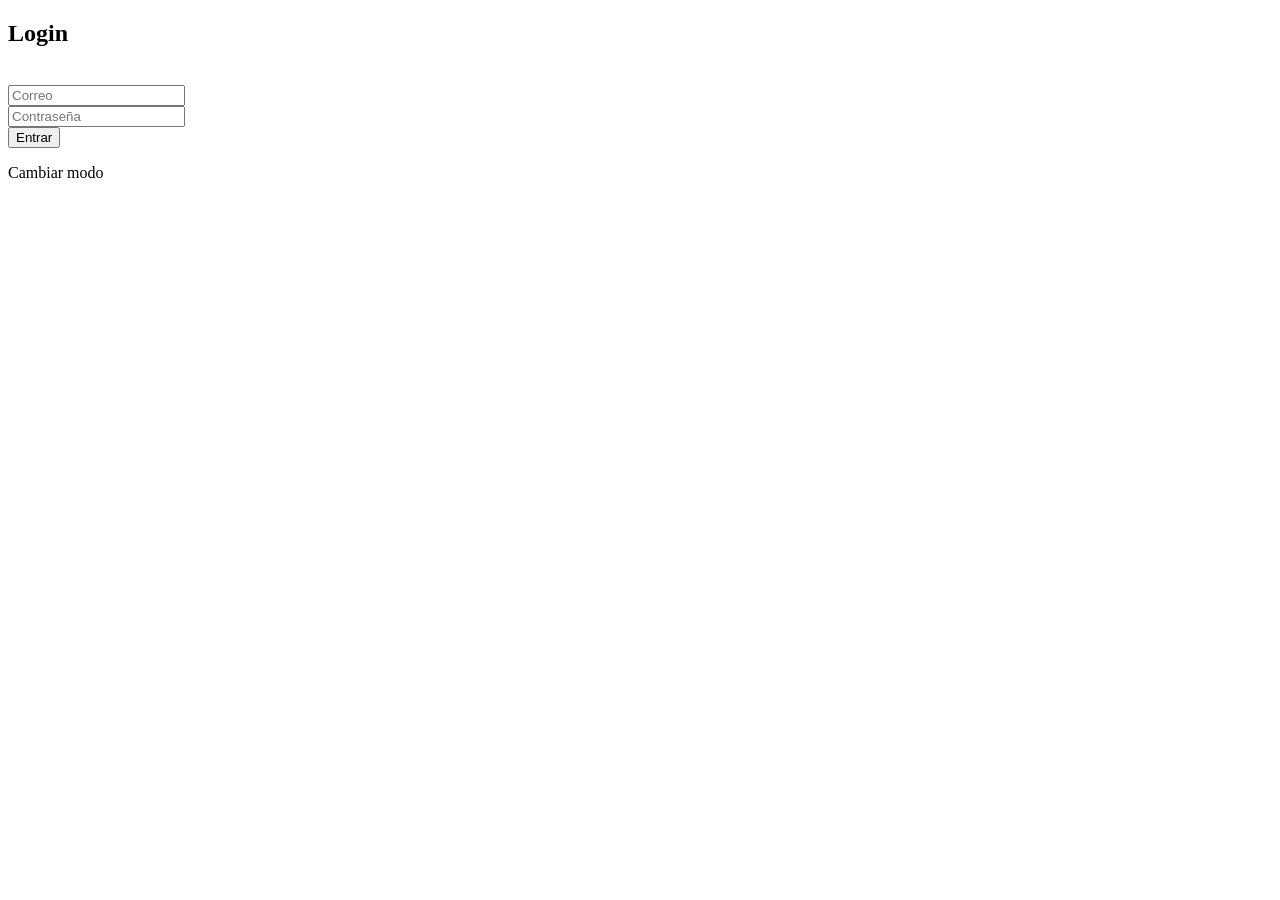
==== login.html @ ce24d8f0 "Add files via upload" ====
<!DOCTYPE html>
<html lang="es">
<head>
<meta charset="UTF-8">
<title>Login</title>
</head>

<body>

<h2 id="titulo">Login</h2>

<input id="nombre" placeholder="Nombre" style="display:none;"><br>
<input id="correo" placeholder="Correo"><br>
<input id="pass" type="password" placeholder="Contraseña"><br>

<button onclick="accion()">Entrar</button>

<p onclick="cambiarModo()">Cambiar modo</p>

<script>

let modo="login";
let usuarios = JSON.parse(localStorage.getItem("usuarios")) || [];

function cambiarModo(){
    modo = modo==="login"?"registro":"login";

    document.getElementById("nombre").style.display =
        modo==="registro"?"block":"none";
}

function accion(){
    const nombre = document.getElementById("nombre").value;
    const correo = document.getElementById("correo").value;
    const pass = document.getElementById("pass").value;

    if(modo==="registro"){
        usuarios.push({nombre, correo, pass});
        localStorage.setItem("usuarios", JSON.stringify(usuarios));
        alert("Registrado");
    }

    if(modo==="login"){
        const user = usuarios.find(u=>u.correo===correo && u.pass===pass);

        if(user){
            localStorage.setItem("usuarioActivo", user.nombre);
            window.location.href="index.html";
        } else {
            alert("Error");
        }
    }
}

</script>

</body>
</html>
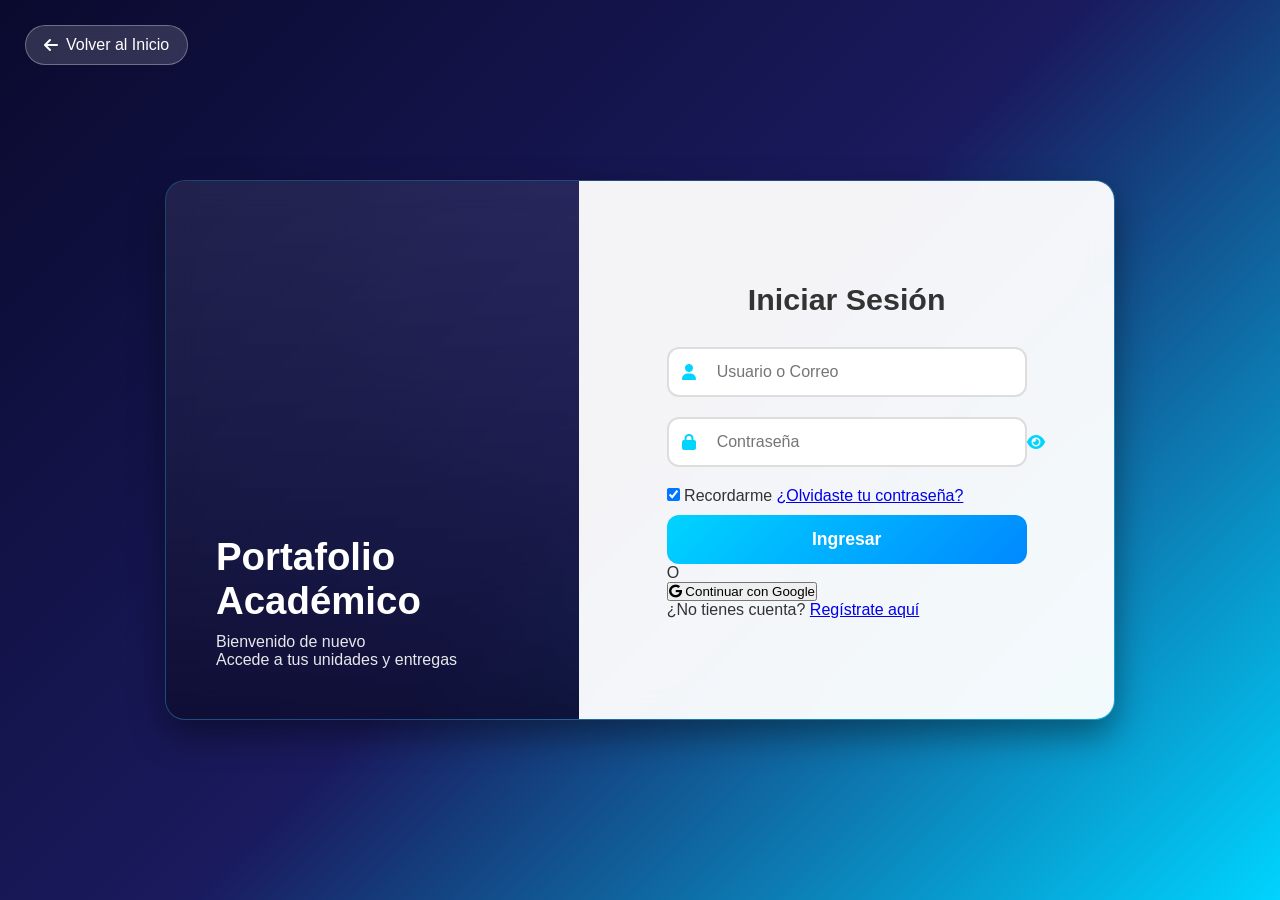
==== commit af1e5224: "Add files via upload" ====
--- a/login.html
+++ b/login.html
@@ -1,57 +1,88 @@
 <!DOCTYPE html>
 <html lang="es">
 <head>
-<meta charset="UTF-8">
-<title>Login</title>
+    <meta charset="UTF-8">
+    <meta name="viewport" content="width=device-width, initial-scale=1.0">
+    <title>Login - Portafolio Académico</title>
+    <link rel="stylesheet" href="styles.css">
+    <link rel="stylesheet" href="https://cdnjs.cloudflare.com/ajax/libs/font-awesome/6.6.0/css/all.min.css">
 </head>
+<body class="login-body">
 
-<body>
+    <!-- Botón Atrás -->
+    <a href="index.html" class="btn-back">
+        <i class="fas fa-arrow-left"></i>
+        <span>Volver al Inicio</span>
+    </a>
 
-<h2 id="titulo">Login</h2>
+    <div class="login-container">
+        <!-- Panel izquierdo (imagen) -->
+        <div class="login-left">
+            <div class="overlay"></div>
+            <div class="login-left-content">
+                <h1>Portafolio Académico</h1>
+                <p>Bienvenido de nuevo</p>
+                <p class="subtitle">Accede a tus unidades y entregas</p>
+            </div>
+        </div>
 
-<input id="nombre" placeholder="Nombre" style="display:none;"><br>
-<input id="correo" placeholder="Correo"><br>
-<input id="pass" type="password" placeholder="Contraseña"><br>
+        <!-- Formulario -->
+        <div class="login-right">
+            <div class="login-form-card">
+                <h2>Iniciar Sesión</h2>
+                
+                <form id="loginForm">
+                    <div class="input-group">
+                        <i class="fas fa-user"></i>
+                        <input type="text" id="username" placeholder="Usuario o Correo" required>
+                    </div>
 
-<button onclick="accion()">Entrar</button>
+                    <div class="input-group">
+                        <i class="fas fa-lock"></i>
+                        <input type="password" id="password" placeholder="Contraseña" required>
+                        <span class="toggle-password"><i class="fas fa-eye"></i></span>
+                    </div>
 
-<p onclick="cambiarModo()">Cambiar modo</p>
+                    <div class="options">
+                        <label><input type="checkbox" checked> Recordarme</label>
+                        <a href="#" class="forgot">¿Olvidaste tu contraseña?</a>
+                    </div>
+
+                    <button type="submit" class="btn-login">Ingresar</button>
+                </form>
+
+                <div class="divider"><span>O</span></div>
+
+                <button class="btn-google">
+                    <i class="fab fa-google"></i> Continuar con Google
+                </button>
+
+                <p class="register-link">
+                    ¿No tienes cuenta? <a href="#">Regístrate aquí</a>
+                </p>
+            </div>
+        </div>
+    </div>
 
 <script>
+// Mostrar / Ocultar contraseña
+document.querySelector('.toggle-password').addEventListener('click', function () {
+    const pwd = document.getElementById('password');
+    const icon = this.querySelector('i');
+    if (pwd.type === "password") {
+        pwd.type = "text";
+        icon.classList.replace('fa-eye', 'fa-eye-slash');
+    } else {
+        pwd.type = "password";
+        icon.classList.replace('fa-eye-slash', 'fa-eye');
+    }
+});
 
-let modo="login";
-let usuarios = JSON.parse(localStorage.getItem("usuarios")) || [];
-
-function cambiarModo(){
-    modo = modo==="login"?"registro":"login";
-
-    document.getElementById("nombre").style.display =
-        modo==="registro"?"block":"none";
-}
-
-function accion(){
-    const nombre = document.getElementById("nombre").value;
-    const correo = document.getElementById("correo").value;
-    const pass = document.getElementById("pass").value;
-
-    if(modo==="registro"){
-        usuarios.push({nombre, correo, pass});
-        localStorage.setItem("usuarios", JSON.stringify(usuarios));
-        alert("Registrado");
-    }
-
-    if(modo==="login"){
-        const user = usuarios.find(u=>u.correo===correo && u.pass===pass);
-
-        if(user){
-            localStorage.setItem("usuarioActivo", user.nombre);
-            window.location.href="index.html";
-        } else {
-            alert("Error");
-        }
-    }
-}
-
+document.getElementById('loginForm').addEventListener('submit', function(e) {
+    e.preventDefault();
+    alert('¡Inicio de sesión simulado exitoso! ✅');
+    // window.location.href = "unidades.html";
+});
 </script>
 
 </body>
--- a/styles.css
+++ b/styles.css
@@ -0,0 +1,595 @@
+/* ====================== RESET & GENERAL ====================== */
+* {
+    margin: 0;
+    padding: 0;
+    box-sizing: border-box;
+}
+
+html {
+    scroll-behavior: smooth;
+}
+
+body {
+    font-family: 'Segoe UI', Tahoma, Geneva, Verdana, sans-serif;
+    background: linear-gradient(135deg, #0a0a2e, #1a1a5e, #00d4ff);
+    color: white;
+    min-height: 100vh;
+    overflow-x: hidden;
+}
+
+/* ====================== NAVBAR ====================== */
+.navbar {
+    display: flex;
+    justify-content: space-between;
+    align-items: center;
+    padding: 20px 50px;
+    background: rgba(10, 10, 46, 0.85);
+    backdrop-filter: blur(12px);
+    border-bottom: 1px solid rgba(0, 212, 255, 0.2);
+    position: sticky;
+    top: 0;
+    z-index: 100;
+}
+
+.navbar h2 {
+    font-weight: bold;
+    color: #00ffff;
+    text-shadow: 0 0 10px rgba(0, 255, 255, 0.5);
+}
+
+.navbar nav a {
+    margin-left: 25px;
+    text-decoration: none;
+    color: white;
+    font-weight: 500;
+    transition: all 0.3s;
+}
+
+.navbar nav a:hover,
+.navbar nav a.activo {
+    color: #00ffff;
+    text-shadow: 0 0 8px #00ffff;
+}
+
+.navbar nav a.activo {
+    border-bottom: 2px solid #00ffff;
+    padding-bottom: 5px;
+}
+
+/* ====================== PÁGINA INICIO (HERO + TRABAJOS) ====================== */
+.hero {
+    min-height: 85vh;
+    display: flex;
+    align-items: center;
+    justify-content: center;
+    text-align: center;
+    position: relative;
+    overflow: hidden;
+}
+
+.hero::before {
+    content: '';
+    position: absolute;
+    inset: 0;
+    background: radial-gradient(circle at center, rgba(0, 212, 255, 0.15), transparent 70%);
+    z-index: 1;
+}
+
+.hero-content {
+    position: relative;
+    z-index: 2;
+    max-width: 800px;
+    padding: 0 20px;
+}
+
+.hero h1 {
+    font-size: 4.2rem;
+    font-weight: bold;
+    color: #00ffff;
+    text-shadow: 0 0 30px rgba(0, 255, 255, 0.6);
+    margin-bottom: 15px;
+}
+
+.hero h2 {
+    font-size: 2.1rem;
+    margin-bottom: 20px;
+    opacity: 0.95;
+}
+
+.descripcion {
+    font-size: 1.25rem;
+    max-width: 600px;
+    margin: 0 auto 40px;
+    color: #a0f0ff;
+    line-height: 1.6;
+}
+
+.hero-buttons {
+    display: flex;
+    gap: 20px;
+    justify-content: center;
+    flex-wrap: wrap;
+}
+
+.btn-primary, .btn-secondary {
+    display: inline-flex;
+    align-items: center;
+    gap: 10px;
+    padding: 16px 36px;
+    border-radius: 50px;
+    font-size: 1.1rem;
+    font-weight: 600;
+    text-decoration: none;
+    transition: all 0.4s;
+}
+
+.btn-primary {
+    background: linear-gradient(45deg, #00ffff, #0088ff);
+    color: #000;
+    box-shadow: 0 0 20px rgba(0, 255, 255, 0.6);
+}
+
+.btn-primary:hover {
+    transform: translateY(-5px) scale(1.05);
+    box-shadow: 0 0 30px rgba(0, 255, 255, 0.8);
+}
+
+.btn-secondary {
+    background: rgba(255, 255, 255, 0.15);
+    color: white;
+    border: 2px solid rgba(0, 212, 255, 0.4);
+    backdrop-filter: blur(10px);
+}
+
+.btn-secondary:hover {
+    background: rgba(0, 212, 255, 0.25);
+    transform: translateY(-5px);
+}
+
+/* Trabajos */
+.trabajos {
+    padding: 100px 40px;
+    text-align: center;
+    background: rgba(10, 10, 46, 0.6);
+}
+
+.trabajos h2 {
+    font-size: 2.5rem;
+    margin-bottom: 60px;
+    color: #00ffff;
+}
+
+.cards {
+    display: flex;
+    justify-content: center;
+    gap: 30px;
+    flex-wrap: wrap;
+}
+
+.card {
+    background: rgba(255, 255, 255, 0.1);
+    backdrop-filter: blur(12px);
+    padding: 35px 25px;
+    border-radius: 20px;
+    width: 320px;
+    border: 1px solid rgba(0, 212, 255, 0.2);
+    transition: all 0.4s;
+}
+
+.card:hover {
+    transform: translateY(-15px);
+    box-shadow: 0 20px 40px rgba(0, 212, 255, 0.25);
+}
+
+.card-icon {
+    font-size: 3.5rem;
+    margin-bottom: 20px;
+    color: #00ffff;
+}
+
+.card h3 {
+    font-size: 1.5rem;
+    margin-bottom: 15px;
+}
+
+.card p {
+    color: #a0f0ff;
+    line-height: 1.6;
+    margin-bottom: 20px;
+}
+
+.card-link {
+    color: #00ffff;
+    text-decoration: none;
+    font-weight: 500;
+}
+
+.card-link:hover {
+    text-decoration: underline;
+}
+
+/* ====================== PÁGINA UNIDADES ====================== */
+.contenedor-unidades {
+    display: flex;
+    min-height: calc(100vh - 80px);
+}
+
+.menu-unidades {
+    width: 280px;
+    background: rgba(10, 10, 46, 0.95);
+    backdrop-filter: blur(12px);
+    padding: 30px 20px;
+    border-right: 1px solid rgba(0, 212, 255, 0.2);
+}
+
+.menu-unidades h2 {
+    text-align: center;
+    margin-bottom: 30px;
+    color: #00ffff;
+    font-size: 1.6rem;
+}
+
+.btn-unidad {
+    width: 100%;
+    margin: 12px 0;
+    padding: 14px;
+    border: none;
+    border-radius: 12px;
+    background: rgba(255, 255, 255, 0.1);
+    color: white;
+    font-size: 1.05rem;
+    cursor: pointer;
+    transition: all 0.3s;
+    backdrop-filter: blur(8px);
+}
+
+.btn-unidad:hover {
+    background: rgba(0, 212, 255, 0.3);
+    transform: translateX(8px);
+    box-shadow: 0 0 15px rgba(0, 212, 255, 0.4);
+}
+
+.contenido-unidades {
+    flex: 1;
+    padding: 50px 60px;
+    background: rgba(255, 255, 255, 0.08);
+    backdrop-filter: blur(10px);
+    overflow-y: auto;
+}
+
+.contenido-unidades h1 {
+    font-size: 2.8rem;
+    margin-bottom: 40px;
+    color: #00ffff;
+    text-shadow: 0 0 15px rgba(0, 255, 255, 0.3);
+}
+
+/* Tarjetas de semanas */
+.semana {
+    background: rgba(255, 255, 255, 0.12);
+    backdrop-filter: blur(12px);
+    padding: 28px;
+    border-radius: 18px;
+    margin-bottom: 25px;
+    border: 1px solid rgba(0, 212, 255, 0.2);
+    transition: all 0.3s;
+}
+
+.semana:hover {
+    transform: translateY(-6px);
+    box-shadow: 0 15px 30px rgba(0, 212, 255, 0.25);
+}
+
+.semana h3 {
+    color: #00ffff;
+    margin-bottom: 18px;
+    font-size: 1.45rem;
+}
+
+.estado-archivo {
+    color: #a0f0ff;
+    font-size: 0.95rem;
+}
+
+/* Botón de Semana */
+.btn-semana {
+    display: inline-block;
+    width: 100%;
+    padding: 16px 20px;
+    background: linear-gradient(45deg, #00ffff, #0088ff);
+    color: #000;
+    text-decoration: none;
+    font-weight: 600;
+    font-size: 1.08rem;
+    border-radius: 12px;
+    text-align: center;
+    margin: 15px 0 12px 0;
+    box-shadow: 0 5px 15px rgba(0, 212, 255, 0.4);
+    transition: all 0.3s;
+}
+
+.btn-semana:hover {
+    transform: translateY(-4px);
+    box-shadow: 0 10px 25px rgba(0, 212, 255, 0.6);
+}
+
+/* ====================== PÁGINA DE INFORME (unidad01semana01.html) ====================== */
+.contenido-entrega {
+    max-width: 1100px;
+    margin: 40px auto;
+    padding: 0 30px;
+}
+
+.contenido-entrega .btn-back {
+    display: inline-flex;
+    align-items: center;
+    gap: 8px;
+    color: #00ffff;
+    text-decoration: none;
+    margin-bottom: 30px;
+    font-size: 1.1rem;
+}
+
+.contenido-entrega h1 {
+    color: #00ffff;
+    text-align: center;
+    margin-bottom: 40px;
+    font-size: 2.8rem;
+}
+
+.informe-container {
+    background: rgba(255, 255, 255, 0.1);
+    backdrop-filter: blur(12px);
+    padding: 50px;
+    border-radius: 20px;
+    border: 1px solid rgba(0, 212, 255, 0.2);
+    line-height: 1.8;
+}
+
+.informe-container h2 {
+    color: #00ffff;
+    margin: 35px 0 20px 0;
+    border-bottom: 2px solid rgba(0, 212, 255, 0.3);
+    padding-bottom: 12px;
+}
+
+.informe-container h3,
+.informe-container h4 {
+    color: #a0f0ff;
+    margin: 25px 0 12px 0;
+}
+
+.informe-container ul {
+    margin-left: 25px;
+    margin-bottom: 20px;
+}
+
+.informe-container table {
+    width: 100%;
+    border-collapse: collapse;
+    margin: 25px 0;
+    background: rgba(0, 0, 0, 0.2);
+}
+
+.informe-container th,
+.informe-container td {
+    padding: 14px;
+    border: 1px solid rgba(0, 212, 255, 0.3);
+    text-align: center;
+}
+
+.informe-container th {
+    background: rgba(0, 212, 255, 0.25);
+    color: #00ffff;
+}
+
+/* ====================== PÁGINA LOGIN ====================== */
+.login-body {
+    background: linear-gradient(135deg, #0a0a2e, #1a1a5e, #00d4ff);
+    height: 100vh;
+    display: flex;
+    align-items: center;
+    justify-content: center;
+    overflow: hidden;
+    position: relative;
+}
+
+.login-container {
+    display: flex;
+    width: 950px;
+    max-width: 95%;
+    height: 540px;
+    background: rgba(255, 255, 255, 0.08);
+    backdrop-filter: blur(16px);
+    border-radius: 20px;
+    overflow: hidden;
+    box-shadow: 0 15px 35px rgba(0, 0, 0, 0.4);
+    border: 1px solid rgba(0, 212, 255, 0.2);
+}
+
+.login-left {
+    flex: 1;
+    background: url('https://source.unsplash.com/random/600x800/?university,study,books') center/cover no-repeat;
+    position: relative;
+}
+
+.login-left .overlay {
+    position: absolute;
+    inset: 0;
+    background: linear-gradient(transparent, rgba(10, 10, 46, 0.85));
+}
+
+.login-left-content {
+    position: absolute;
+    bottom: 50px;
+    left: 50px;
+    color: white;
+    z-index: 2;
+}
+
+.login-left-content h1 {
+    font-size: 2.4rem;
+    margin-bottom: 10px;
+}
+
+.login-left-content p {
+    opacity: 0.9;
+}
+
+.login-right {
+    flex: 1.1;
+    display: flex;
+    align-items: center;
+    justify-content: center;
+    padding: 40px;
+    background: rgba(255, 255, 255, 0.95);
+    color: #333;
+}
+
+.login-form-card {
+    width: 100%;
+    max-width: 360px;
+}
+
+.login-form-card h2 {
+    text-align: center;
+    margin-bottom: 30px;
+    font-size: 1.9rem;
+}
+
+.input-group {
+    position: relative;
+    margin-bottom: 20px;
+}
+
+.input-group i {
+    position: absolute;
+    left: 15px;
+    top: 50%;
+    transform: translateY(-50%);
+    color: #00d4ff;
+}
+
+.input-group input {
+    width: 100%;
+    padding: 14px 14px 14px 48px;
+    border: 2px solid #ddd;
+    border-radius: 12px;
+    font-size: 1rem;
+    transition: all 0.3s;
+}
+
+.input-group input:focus {
+    border-color: #00d4ff;
+    box-shadow: 0 0 0 4px rgba(0, 212, 255, 0.15);
+    outline: none;
+}
+
+.toggle-password {
+    position: absolute;
+    right: 15px;
+    top: 50%;
+    transform: translateY(-50%);
+    cursor: pointer;
+    color: #666;
+}
+
+.btn-login {
+    width: 100%;
+    padding: 14px;
+    background: linear-gradient(135deg, #00d4ff, #0088ff);
+    color: white;
+    border: none;
+    border-radius: 12px;
+    font-size: 1.1rem;
+    font-weight: 600;
+    cursor: pointer;
+    margin-top: 10px;
+    transition: all 0.3s;
+}
+
+.btn-login:hover {
+    transform: translateY(-3px);
+    box-shadow: 0 10px 25px rgba(0, 212, 255, 0.4);
+}
+
+/* Botón Atrás (usado en login y en páginas de informe) */
+.btn-back {
+    position: absolute;
+    top: 25px;
+    left: 25px;
+    display: inline-flex;
+    align-items: center;
+    gap: 8px;
+    padding: 10px 18px;
+    background: rgba(255, 255, 255, 0.15);
+    color: white;
+    text-decoration: none;
+    border-radius: 50px;
+    font-size: 1rem;
+    backdrop-filter: blur(12px);
+    border: 1px solid rgba(255, 255, 255, 0.3);
+    transition: all 0.3s;
+    z-index: 200;
+}
+
+.btn-back:hover {
+    background: rgba(0, 212, 255, 0.3);
+    transform: translateX(-5px);
+}
+
+/* ====================== FOOTER ====================== */
+footer {
+    text-align: center;
+    padding: 25px;
+    background: rgba(10, 10, 46, 0.9);
+    backdrop-filter: blur(10px);
+    margin-top: auto;
+}
+
+/* ====================== RESPONSIVE ====================== */
+@media (max-width: 768px) {
+    .navbar {
+        padding: 15px 20px;
+        flex-direction: column;
+        gap: 15px;
+    }
+
+    .contenedor-unidades {
+        flex-direction: column;
+    }
+
+    .menu-unidades {
+        width: 100%;
+    }
+
+    .contenido-unidades {
+        padding: 30px 20px;
+    }
+
+    .hero h1 { font-size: 3rem; }
+    .hero h2 { font-size: 1.8rem; }
+
+    .hero-buttons {
+        flex-direction: column;
+        align-items: center;
+    }
+
+    .login-container {
+        flex-direction: column;
+        height: auto;
+        width: 95%;
+    }
+
+    .login-left {
+        display: none;
+    }
+
+    .trabajos {
+        padding: 80px 20px;
+    }
+
+    .contenido-entrega {
+        padding: 0 20px;
+    }
+}
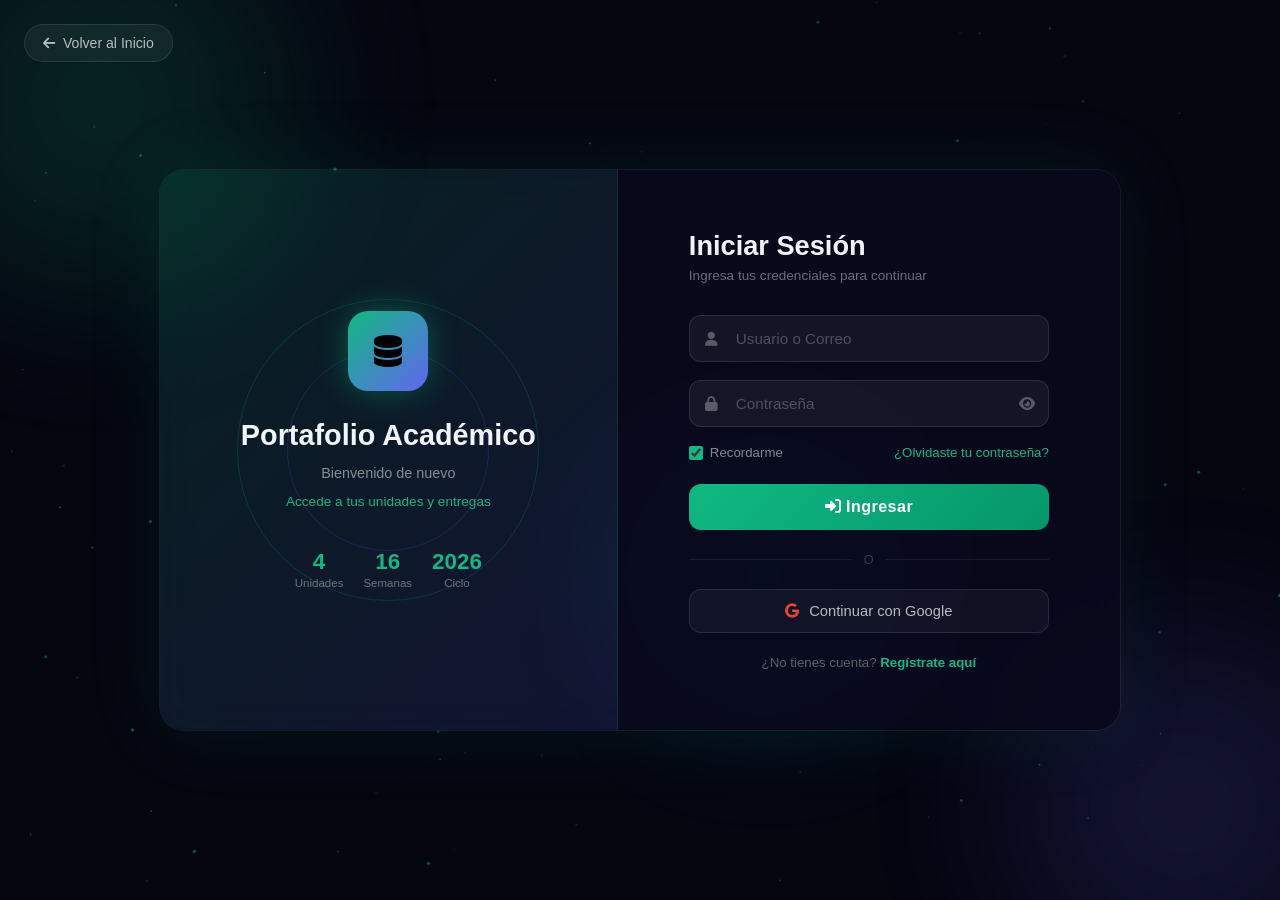
==== commit 53c9fade: "Add files via upload" ====
--- a/login.html
+++ b/login.html
@@ -4,68 +4,519 @@
     <meta charset="UTF-8">
     <meta name="viewport" content="width=device-width, initial-scale=1.0">
     <title>Login - Portafolio Académico</title>
-    <link rel="stylesheet" href="styles.css">
     <link rel="stylesheet" href="https://cdnjs.cloudflare.com/ajax/libs/font-awesome/6.6.0/css/all.min.css">
+    <style>
+        * { margin: 0; padding: 0; box-sizing: border-box; }
+
+        body {
+            font-family: 'Segoe UI', Tahoma, Geneva, Verdana, sans-serif;
+            background: #050510;
+            min-height: 100vh;
+            display: flex;
+            align-items: center;
+            justify-content: center;
+            overflow: hidden;
+            position: relative;
+        }
+
+        /* Canvas fondo */
+        #bg-canvas {
+            position: fixed;
+            top: 0; left: 0;
+            width: 100%; height: 100%;
+            z-index: 0;
+        }
+
+        /* Círculos de luz animados */
+        .glow-circle {
+            position: fixed;
+            border-radius: 50%;
+            filter: blur(80px);
+            opacity: 0.15;
+            animation: floatGlow 8s ease-in-out infinite;
+            z-index: 0;
+        }
+        .glow-circle.c1 { width: 400px; height: 400px; background: #10b981; top: -100px; left: -100px; animation-delay: 0s; }
+        .glow-circle.c2 { width: 350px; height: 350px; background: #6366f1; bottom: -80px; right: -80px; animation-delay: 3s; }
+        .glow-circle.c3 { width: 250px; height: 250px; background: #00d4ff; top: 50%; left: 50%; animation-delay: 1.5s; }
+
+        @keyframes floatGlow {
+            0%, 100% { transform: translate(0, 0) scale(1); }
+            50% { transform: translate(30px, -30px) scale(1.1); }
+        }
+
+        /* Botón atrás */
+        .btn-back {
+            position: fixed;
+            top: 24px; left: 24px;
+            display: inline-flex;
+            align-items: center;
+            gap: 8px;
+            padding: 10px 18px;
+            background: rgba(255,255,255,0.05);
+            color: rgba(255,255,255,0.7);
+            text-decoration: none;
+            border-radius: 50px;
+            font-size: 0.88rem;
+            border: 1px solid rgba(255,255,255,0.1);
+            backdrop-filter: blur(12px);
+            transition: all 0.3s;
+            z-index: 100;
+        }
+        .btn-back:hover {
+            background: rgba(16,185,129,0.15);
+            border-color: rgba(16,185,129,0.4);
+            color: #10b981;
+            transform: translateX(-4px);
+        }
+
+        /* Contenedor principal */
+        .login-wrapper {
+            position: relative;
+            z-index: 10;
+            display: flex;
+            width: 960px;
+            max-width: 96%;
+            min-height: 560px;
+            border-radius: 24px;
+            overflow: hidden;
+            box-shadow: 0 0 80px rgba(16,185,129,0.1), 0 0 0 1px rgba(255,255,255,0.07);
+            backdrop-filter: blur(20px);
+            animation: fadeInUp 0.7s ease forwards;
+        }
+
+        @keyframes fadeInUp {
+            from { opacity: 0; transform: translateY(30px); }
+            to { opacity: 1; transform: translateY(0); }
+        }
+
+        /* Panel izquierdo */
+        .login-left {
+            flex: 1;
+            background: linear-gradient(135deg, rgba(16,185,129,0.15), rgba(99,102,241,0.15));
+            border-right: 1px solid rgba(255,255,255,0.07);
+            display: flex;
+            flex-direction: column;
+            align-items: center;
+            justify-content: center;
+            padding: 50px 40px;
+            text-align: center;
+            position: relative;
+            overflow: hidden;
+        }
+
+        .login-left::before {
+            content: '';
+            position: absolute;
+            width: 300px; height: 300px;
+            border-radius: 50%;
+            border: 1px solid rgba(16,185,129,0.2);
+            top: 50%; left: 50%;
+            transform: translate(-50%, -50%);
+            animation: pulse-ring 3s ease-in-out infinite;
+        }
+        .login-left::after {
+            content: '';
+            position: absolute;
+            width: 200px; height: 200px;
+            border-radius: 50%;
+            border: 1px solid rgba(99,102,241,0.2);
+            top: 50%; left: 50%;
+            transform: translate(-50%, -50%);
+            animation: pulse-ring 3s ease-in-out infinite 1s;
+        }
+
+        @keyframes pulse-ring {
+            0% { transform: translate(-50%, -50%) scale(0.8); opacity: 0.5; }
+            50% { transform: translate(-50%, -50%) scale(1.1); opacity: 0.2; }
+            100% { transform: translate(-50%, -50%) scale(0.8); opacity: 0.5; }
+        }
+
+        .left-icon {
+            width: 80px; height: 80px;
+            border-radius: 20px;
+            background: linear-gradient(135deg, #10b981, #6366f1);
+            display: flex; align-items: center; justify-content: center;
+            font-size: 2rem;
+            margin-bottom: 28px;
+            position: relative;
+            z-index: 1;
+            box-shadow: 0 0 30px rgba(16,185,129,0.4);
+            animation: iconFloat 4s ease-in-out infinite;
+        }
+
+        @keyframes iconFloat {
+            0%, 100% { transform: translateY(0); box-shadow: 0 0 30px rgba(16,185,129,0.4); }
+            50% { transform: translateY(-10px); box-shadow: 0 20px 40px rgba(16,185,129,0.3); }
+        }
+
+        .login-left h1 {
+            font-size: 1.8rem;
+            font-weight: 700;
+            color: #f1f5f9;
+            margin-bottom: 10px;
+            position: relative; z-index: 1;
+        }
+
+        .login-left p {
+            color: rgba(255,255,255,0.5);
+            font-size: 0.9rem;
+            line-height: 1.6;
+            position: relative; z-index: 1;
+        }
+
+        .login-left .subtitle {
+            color: #10b981;
+            font-size: 0.85rem;
+            margin-top: 6px;
+        }
+
+        /* Stats decorativos */
+        .left-stats {
+            display: flex;
+            gap: 20px;
+            margin-top: 36px;
+            position: relative;
+            z-index: 1;
+        }
+
+        .stat-item {
+            text-align: center;
+        }
+
+        .stat-item .num {
+            font-size: 1.4rem;
+            font-weight: 700;
+            color: #10b981;
+        }
+
+        .stat-item .lbl {
+            font-size: 0.72rem;
+            color: rgba(255,255,255,0.4);
+            margin-top: 2px;
+        }
+
+        /* Panel derecho - formulario */
+        .login-right {
+            flex: 1.1;
+            background: rgba(10, 10, 30, 0.85);
+            display: flex;
+            align-items: center;
+            justify-content: center;
+            padding: 50px 44px;
+        }
+
+        .login-form-card {
+            width: 100%;
+            max-width: 360px;
+        }
+
+        .form-title {
+            font-size: 1.7rem;
+            font-weight: 700;
+            color: #f1f5f9;
+            margin-bottom: 6px;
+        }
+
+        .form-subtitle {
+            font-size: 0.85rem;
+            color: rgba(255,255,255,0.4);
+            margin-bottom: 32px;
+        }
+
+        /* Input groups */
+        .input-group {
+            position: relative;
+            margin-bottom: 18px;
+        }
+
+        .input-group i.icon-left {
+            position: absolute;
+            left: 16px;
+            top: 50%;
+            transform: translateY(-50%);
+            color: rgba(255,255,255,0.3);
+            font-size: 0.9rem;
+            transition: color 0.3s;
+        }
+
+        .input-group input {
+            width: 100%;
+            padding: 14px 16px 14px 46px;
+            background: rgba(255,255,255,0.05);
+            border: 1px solid rgba(255,255,255,0.1);
+            border-radius: 12px;
+            font-size: 0.95rem;
+            color: white;
+            outline: none;
+            transition: all 0.3s;
+        }
+
+        .input-group input::placeholder { color: rgba(255,255,255,0.25); }
+
+        .input-group input:focus {
+            border-color: #10b981;
+            background: rgba(16,185,129,0.08);
+            box-shadow: 0 0 0 3px rgba(16,185,129,0.12);
+        }
+
+        .input-group input:focus + .input-line,
+        .input-group:focus-within i.icon-left { color: #10b981; }
+
+        .toggle-password {
+            position: absolute;
+            right: 14px;
+            top: 50%;
+            transform: translateY(-50%);
+            cursor: pointer;
+            color: rgba(255,255,255,0.3);
+            transition: color 0.3s;
+            font-size: 0.9rem;
+        }
+        .toggle-password:hover { color: #10b981; }
+
+        /* Opciones */
+        .options {
+            display: flex;
+            justify-content: space-between;
+            align-items: center;
+            margin-bottom: 24px;
+            font-size: 0.83rem;
+        }
+
+        .options label {
+            display: flex;
+            align-items: center;
+            gap: 7px;
+            color: rgba(255,255,255,0.5);
+            cursor: pointer;
+        }
+
+        .options input[type="checkbox"] {
+            accent-color: #10b981;
+            width: 14px; height: 14px;
+        }
+
+        .forgot {
+            color: #10b981;
+            text-decoration: none;
+            font-size: 0.83rem;
+            transition: opacity 0.2s;
+        }
+        .forgot:hover { opacity: 0.7; }
+
+        /* Botón login */
+        .btn-login {
+            width: 100%;
+            padding: 14px;
+            background: linear-gradient(135deg, #10b981, #059669);
+            color: white;
+            border: none;
+            border-radius: 12px;
+            font-size: 1rem;
+            font-weight: 700;
+            cursor: pointer;
+            transition: all 0.3s;
+            position: relative;
+            overflow: hidden;
+            letter-spacing: 0.5px;
+        }
+
+        .btn-login::before {
+            content: '';
+            position: absolute;
+            top: 0; left: -100%;
+            width: 100%; height: 100%;
+            background: linear-gradient(90deg, transparent, rgba(255,255,255,0.15), transparent);
+            transition: left 0.5s;
+        }
+
+        .btn-login:hover::before { left: 100%; }
+
+        .btn-login:hover {
+            transform: translateY(-2px);
+            box-shadow: 0 10px 30px rgba(16,185,129,0.4);
+        }
+
+        .btn-login:active { transform: translateY(0); }
+
+        /* Divider */
+        .divider {
+            display: flex;
+            align-items: center;
+            gap: 12px;
+            margin: 22px 0;
+            color: rgba(255,255,255,0.2);
+            font-size: 0.8rem;
+        }
+        .divider::before, .divider::after {
+            content: '';
+            flex: 1;
+            height: 1px;
+            background: rgba(255,255,255,0.08);
+        }
+
+        /* Botón Google */
+        .btn-google {
+            width: 100%;
+            padding: 13px;
+            background: rgba(255,255,255,0.04);
+            color: rgba(255,255,255,0.7);
+            border: 1px solid rgba(255,255,255,0.1);
+            border-radius: 12px;
+            font-size: 0.92rem;
+            font-weight: 500;
+            cursor: pointer;
+            transition: all 0.3s;
+            display: flex;
+            align-items: center;
+            justify-content: center;
+            gap: 10px;
+        }
+
+        .btn-google:hover {
+            background: rgba(255,255,255,0.08);
+            border-color: rgba(255,255,255,0.2);
+            transform: translateY(-2px);
+        }
+
+        .btn-google i { color: #ea4335; }
+
+        /* Registro */
+        .register-link {
+            text-align: center;
+            margin-top: 22px;
+            font-size: 0.83rem;
+            color: rgba(255,255,255,0.35);
+        }
+
+        .register-link a {
+            color: #10b981;
+            text-decoration: none;
+            font-weight: 600;
+        }
+
+        .register-link a:hover { text-decoration: underline; }
+
+        /* Responsive */
+        @media (max-width: 700px) {
+            .login-left { display: none; }
+            .login-right { padding: 40px 28px; }
+        }
+    </style>
 </head>
-<body class="login-body">
-
-    <!-- Botón Atrás -->
-    <a href="index.html" class="btn-back">
-        <i class="fas fa-arrow-left"></i>
-        <span>Volver al Inicio</span>
-    </a>
-
-    <div class="login-container">
-        <!-- Panel izquierdo (imagen) -->
-        <div class="login-left">
-            <div class="overlay"></div>
-            <div class="login-left-content">
-                <h1>Portafolio Académico</h1>
-                <p>Bienvenido de nuevo</p>
-                <p class="subtitle">Accede a tus unidades y entregas</p>
+<body>
+
+<canvas id="bg-canvas"></canvas>
+<div class="glow-circle c1"></div>
+<div class="glow-circle c2"></div>
+<div class="glow-circle c3"></div>
+
+<a href="index.html" class="btn-back">
+    <i class="fas fa-arrow-left"></i> Volver al Inicio
+</a>
+
+<div class="login-wrapper">
+
+    <!-- Panel izquierdo -->
+    <div class="login-left">
+        <div class="left-icon">
+            <i class="fas fa-database"></i>
+        </div>
+        <h1>Portafolio Académico</h1>
+        <p>Bienvenido de nuevo</p>
+        <p class="subtitle">Accede a tus unidades y entregas</p>
+
+        <div class="left-stats">
+            <div class="stat-item">
+                <div class="num">4</div>
+                <div class="lbl">Unidades</div>
             </div>
-        </div>
-
-        <!-- Formulario -->
-        <div class="login-right">
-            <div class="login-form-card">
-                <h2>Iniciar Sesión</h2>
-                
-                <form id="loginForm">
-                    <div class="input-group">
-                        <i class="fas fa-user"></i>
-                        <input type="text" id="username" placeholder="Usuario o Correo" required>
-                    </div>
-
-                    <div class="input-group">
-                        <i class="fas fa-lock"></i>
-                        <input type="password" id="password" placeholder="Contraseña" required>
-                        <span class="toggle-password"><i class="fas fa-eye"></i></span>
-                    </div>
-
-                    <div class="options">
-                        <label><input type="checkbox" checked> Recordarme</label>
-                        <a href="#" class="forgot">¿Olvidaste tu contraseña?</a>
-                    </div>
-
-                    <button type="submit" class="btn-login">Ingresar</button>
-                </form>
-
-                <div class="divider"><span>O</span></div>
-
-                <button class="btn-google">
-                    <i class="fab fa-google"></i> Continuar con Google
-                </button>
-
-                <p class="register-link">
-                    ¿No tienes cuenta? <a href="#">Regístrate aquí</a>
-                </p>
+            <div class="stat-item">
+                <div class="num">16</div>
+                <div class="lbl">Semanas</div>
+            </div>
+            <div class="stat-item">
+                <div class="num">2026</div>
+                <div class="lbl">Ciclo</div>
             </div>
         </div>
     </div>
 
+    <!-- Formulario -->
+    <div class="login-right">
+        <div class="login-form-card">
+            <h2 class="form-title">Iniciar Sesión</h2>
+            <p class="form-subtitle">Ingresa tus credenciales para continuar</p>
+
+            <form id="loginForm">
+                <div class="input-group">
+                    <i class="fas fa-user icon-left"></i>
+                    <input type="text" id="username" placeholder="Usuario o Correo" required>
+                </div>
+
+                <div class="input-group">
+                    <i class="fas fa-lock icon-left"></i>
+                    <input type="password" id="password" placeholder="Contraseña" required>
+                    <span class="toggle-password"><i class="fas fa-eye"></i></span>
+                </div>
+
+                <div class="options">
+                    <label><input type="checkbox" checked> Recordarme</label>
+                    <a href="#" class="forgot">¿Olvidaste tu contraseña?</a>
+                </div>
+
+                <button type="submit" class="btn-login">
+                    <i class="fas fa-sign-in-alt"></i> Ingresar
+                </button>
+            </form>
+
+            <div class="divider"><span>O</span></div>
+
+            <button class="btn-google">
+                <i class="fab fa-google"></i> Continuar con Google
+            </button>
+
+            <p class="register-link">
+                ¿No tienes cuenta? <a href="#">Regístrate aquí</a>
+            </p>
+        </div>
+    </div>
+</div>
+
 <script>
-// Mostrar / Ocultar contraseña
+// Fondo animado partículas
+const canvas = document.getElementById('bg-canvas');
+const ctx = canvas.getContext('2d');
+let W, H, particles = [];
+function resize() { W = canvas.width = window.innerWidth; H = canvas.height = window.innerHeight; }
+resize();
+window.addEventListener('resize', resize);
+function createParticle() {
+    return { x: Math.random()*W, y: Math.random()*H, r: Math.random()*1.5+0.3,
+             dx: (Math.random()-0.5)*0.3, dy: (Math.random()-0.5)*0.3, alpha: Math.random()*0.4+0.1 };
+}
+for (let i = 0; i < 100; i++) particles.push(createParticle());
+function draw() {
+    ctx.clearRect(0,0,W,H);
+    for (let p of particles) {
+        ctx.beginPath(); ctx.arc(p.x,p.y,p.r,0,Math.PI*2);
+        ctx.fillStyle=`rgba(16,185,129,${p.alpha})`; ctx.fill();
+        p.x+=p.dx; p.y+=p.dy;
+        if(p.x<0||p.x>W) p.dx*=-1;
+        if(p.y<0||p.y>H) p.dy*=-1;
+    }
+    for(let i=0;i<particles.length;i++) for(let j=i+1;j<particles.length;j++){
+        let d=Math.hypot(particles[i].x-particles[j].x,particles[i].y-particles[j].y);
+        if(d<120){ctx.beginPath();ctx.moveTo(particles[i].x,particles[i].y);
+        ctx.lineTo(particles[j].x,particles[j].y);
+        ctx.strokeStyle=`rgba(99,102,241,${0.06*(1-d/120)})`;ctx.lineWidth=0.5;ctx.stroke();}
+    }
+    requestAnimationFrame(draw);
+}
+draw();
+
+// Toggle password
 document.querySelector('.toggle-password').addEventListener('click', function () {
     const pwd = document.getElementById('password');
     const icon = this.querySelector('i');
@@ -78,10 +529,15 @@
     }
 });
 
+// Submit
 document.getElementById('loginForm').addEventListener('submit', function(e) {
     e.preventDefault();
-    alert('¡Inicio de sesión simulado exitoso! ✅');
-    // window.location.href = "unidades.html";
+    const btn = document.querySelector('.btn-login');
+    btn.innerHTML = '<i class="fas fa-spinner fa-spin"></i> Verificando...';
+    btn.disabled = true;
+    setTimeout(() => {
+        window.location.href = "unidades.html";
+    }, 1500);
 });
 </script>
 
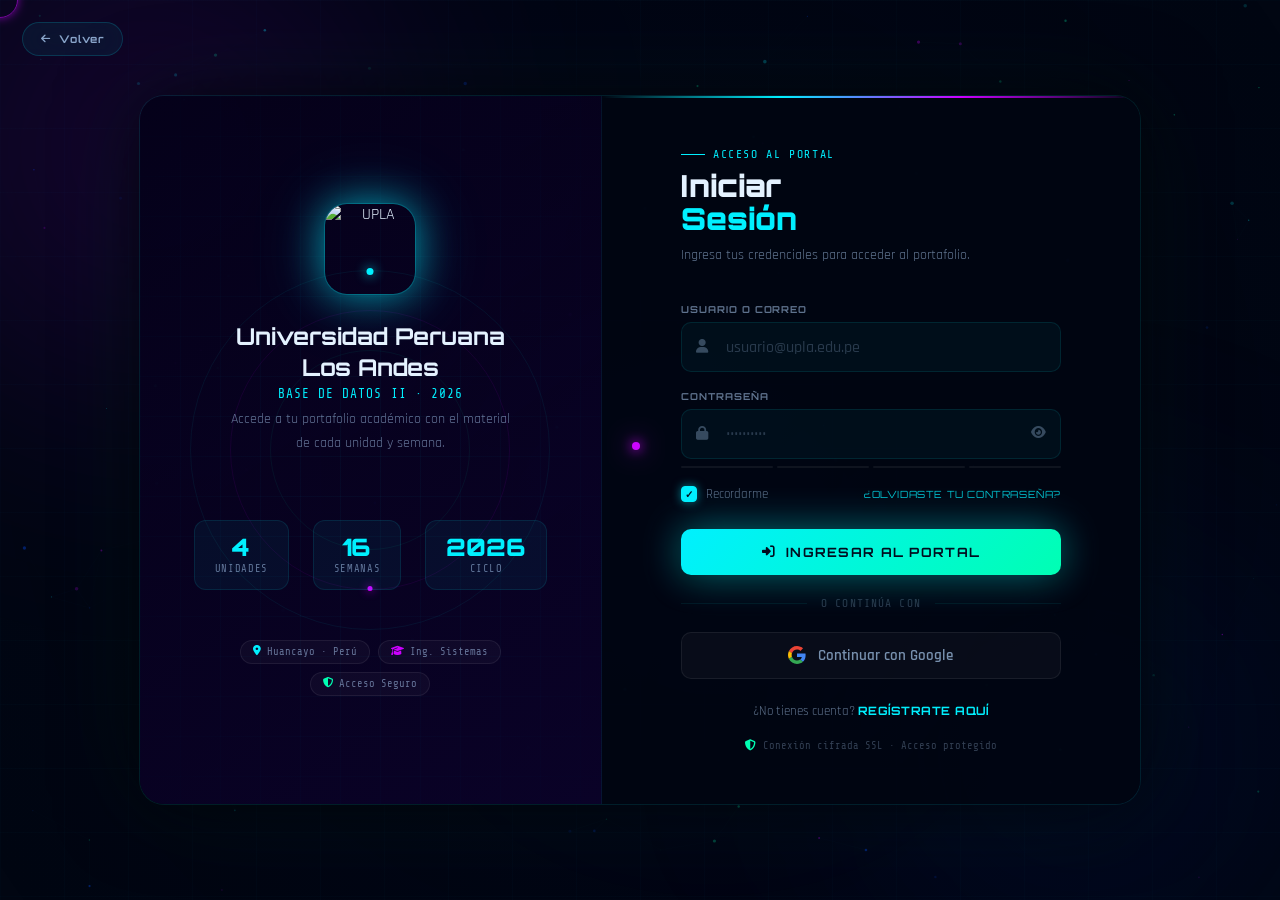
==== commit 85cd8efc: "Add files via upload" ====
--- a/login.html
+++ b/login.html
@@ -3,543 +3,414 @@
 <head>
     <meta charset="UTF-8">
     <meta name="viewport" content="width=device-width, initial-scale=1.0">
-    <title>Login - Portafolio Académico</title>
+    <title>Acceso · Portafolio UPLA</title>
+    <link rel="stylesheet" href="styles.css">
     <link rel="stylesheet" href="https://cdnjs.cloudflare.com/ajax/libs/font-awesome/6.6.0/css/all.min.css">
     <style>
-        * { margin: 0; padding: 0; box-sizing: border-box; }
-
-        body {
-            font-family: 'Segoe UI', Tahoma, Geneva, Verdana, sans-serif;
-            background: #050510;
-            min-height: 100vh;
-            display: flex;
-            align-items: center;
-            justify-content: center;
-            overflow: hidden;
-            position: relative;
-        }
-
-        /* Canvas fondo */
-        #bg-canvas {
-            position: fixed;
-            top: 0; left: 0;
-            width: 100%; height: 100%;
-            z-index: 0;
-        }
-
-        /* Círculos de luz animados */
-        .glow-circle {
-            position: fixed;
-            border-radius: 50%;
-            filter: blur(80px);
-            opacity: 0.15;
-            animation: floatGlow 8s ease-in-out infinite;
-            z-index: 0;
-        }
-        .glow-circle.c1 { width: 400px; height: 400px; background: #10b981; top: -100px; left: -100px; animation-delay: 0s; }
-        .glow-circle.c2 { width: 350px; height: 350px; background: #6366f1; bottom: -80px; right: -80px; animation-delay: 3s; }
-        .glow-circle.c3 { width: 250px; height: 250px; background: #00d4ff; top: 50%; left: 50%; animation-delay: 1.5s; }
-
-        @keyframes floatGlow {
-            0%, 100% { transform: translate(0, 0) scale(1); }
-            50% { transform: translate(30px, -30px) scale(1.1); }
-        }
-
-        /* Botón atrás */
-        .btn-back {
-            position: fixed;
-            top: 24px; left: 24px;
-            display: inline-flex;
-            align-items: center;
-            gap: 8px;
-            padding: 10px 18px;
-            background: rgba(255,255,255,0.05);
-            color: rgba(255,255,255,0.7);
-            text-decoration: none;
-            border-radius: 50px;
-            font-size: 0.88rem;
-            border: 1px solid rgba(255,255,255,0.1);
-            backdrop-filter: blur(12px);
-            transition: all 0.3s;
-            z-index: 100;
-        }
-        .btn-back:hover {
-            background: rgba(16,185,129,0.15);
-            border-color: rgba(16,185,129,0.4);
-            color: #10b981;
-            transform: translateX(-4px);
-        }
-
-        /* Contenedor principal */
-        .login-wrapper {
-            position: relative;
-            z-index: 10;
-            display: flex;
-            width: 960px;
-            max-width: 96%;
-            min-height: 560px;
-            border-radius: 24px;
-            overflow: hidden;
-            box-shadow: 0 0 80px rgba(16,185,129,0.1), 0 0 0 1px rgba(255,255,255,0.07);
-            backdrop-filter: blur(20px);
-            animation: fadeInUp 0.7s ease forwards;
-        }
-
-        @keyframes fadeInUp {
-            from { opacity: 0; transform: translateY(30px); }
-            to { opacity: 1; transform: translateY(0); }
-        }
-
-        /* Panel izquierdo */
-        .login-left {
-            flex: 1;
-            background: linear-gradient(135deg, rgba(16,185,129,0.15), rgba(99,102,241,0.15));
-            border-right: 1px solid rgba(255,255,255,0.07);
-            display: flex;
-            flex-direction: column;
-            align-items: center;
-            justify-content: center;
-            padding: 50px 40px;
-            text-align: center;
-            position: relative;
-            overflow: hidden;
-        }
-
-        .login-left::before {
-            content: '';
-            position: absolute;
-            width: 300px; height: 300px;
-            border-radius: 50%;
-            border: 1px solid rgba(16,185,129,0.2);
-            top: 50%; left: 50%;
-            transform: translate(-50%, -50%);
-            animation: pulse-ring 3s ease-in-out infinite;
-        }
-        .login-left::after {
-            content: '';
-            position: absolute;
-            width: 200px; height: 200px;
-            border-radius: 50%;
-            border: 1px solid rgba(99,102,241,0.2);
-            top: 50%; left: 50%;
-            transform: translate(-50%, -50%);
-            animation: pulse-ring 3s ease-in-out infinite 1s;
-        }
-
-        @keyframes pulse-ring {
-            0% { transform: translate(-50%, -50%) scale(0.8); opacity: 0.5; }
-            50% { transform: translate(-50%, -50%) scale(1.1); opacity: 0.2; }
-            100% { transform: translate(-50%, -50%) scale(0.8); opacity: 0.5; }
-        }
-
-        .left-icon {
-            width: 80px; height: 80px;
-            border-radius: 20px;
-            background: linear-gradient(135deg, #10b981, #6366f1);
-            display: flex; align-items: center; justify-content: center;
-            font-size: 2rem;
-            margin-bottom: 28px;
-            position: relative;
-            z-index: 1;
-            box-shadow: 0 0 30px rgba(16,185,129,0.4);
-            animation: iconFloat 4s ease-in-out infinite;
-        }
-
-        @keyframes iconFloat {
-            0%, 100% { transform: translateY(0); box-shadow: 0 0 30px rgba(16,185,129,0.4); }
-            50% { transform: translateY(-10px); box-shadow: 0 20px 40px rgba(16,185,129,0.3); }
-        }
-
-        .login-left h1 {
-            font-size: 1.8rem;
-            font-weight: 700;
-            color: #f1f5f9;
-            margin-bottom: 10px;
-            position: relative; z-index: 1;
-        }
-
-        .login-left p {
-            color: rgba(255,255,255,0.5);
-            font-size: 0.9rem;
-            line-height: 1.6;
-            position: relative; z-index: 1;
-        }
-
-        .login-left .subtitle {
-            color: #10b981;
-            font-size: 0.85rem;
-            margin-top: 6px;
-        }
-
-        /* Stats decorativos */
-        .left-stats {
-            display: flex;
-            gap: 20px;
-            margin-top: 36px;
-            position: relative;
-            z-index: 1;
-        }
-
-        .stat-item {
-            text-align: center;
-        }
-
-        .stat-item .num {
-            font-size: 1.4rem;
-            font-weight: 700;
-            color: #10b981;
-        }
-
-        .stat-item .lbl {
-            font-size: 0.72rem;
-            color: rgba(255,255,255,0.4);
-            margin-top: 2px;
-        }
-
-        /* Panel derecho - formulario */
-        .login-right {
-            flex: 1.1;
-            background: rgba(10, 10, 30, 0.85);
-            display: flex;
-            align-items: center;
-            justify-content: center;
-            padding: 50px 44px;
-        }
-
-        .login-form-card {
-            width: 100%;
-            max-width: 360px;
-        }
-
-        .form-title {
-            font-size: 1.7rem;
-            font-weight: 700;
-            color: #f1f5f9;
-            margin-bottom: 6px;
-        }
-
-        .form-subtitle {
-            font-size: 0.85rem;
-            color: rgba(255,255,255,0.4);
-            margin-bottom: 32px;
-        }
-
-        /* Input groups */
-        .input-group {
-            position: relative;
-            margin-bottom: 18px;
-        }
-
-        .input-group i.icon-left {
-            position: absolute;
-            left: 16px;
-            top: 50%;
-            transform: translateY(-50%);
-            color: rgba(255,255,255,0.3);
-            font-size: 0.9rem;
-            transition: color 0.3s;
-        }
-
-        .input-group input {
-            width: 100%;
-            padding: 14px 16px 14px 46px;
-            background: rgba(255,255,255,0.05);
-            border: 1px solid rgba(255,255,255,0.1);
-            border-radius: 12px;
-            font-size: 0.95rem;
-            color: white;
-            outline: none;
-            transition: all 0.3s;
-        }
-
-        .input-group input::placeholder { color: rgba(255,255,255,0.25); }
-
-        .input-group input:focus {
-            border-color: #10b981;
-            background: rgba(16,185,129,0.08);
-            box-shadow: 0 0 0 3px rgba(16,185,129,0.12);
-        }
-
-        .input-group input:focus + .input-line,
-        .input-group:focus-within i.icon-left { color: #10b981; }
-
-        .toggle-password {
-            position: absolute;
-            right: 14px;
-            top: 50%;
-            transform: translateY(-50%);
-            cursor: pointer;
-            color: rgba(255,255,255,0.3);
-            transition: color 0.3s;
-            font-size: 0.9rem;
-        }
-        .toggle-password:hover { color: #10b981; }
+        /* ── LOGIN ESPECÍFICO ── */
+        body { display:flex; align-items:center; justify-content:center; min-height:100vh; overflow:hidden; }
+
+        /* Orbs de fondo */
+        .l-orb { position:fixed; border-radius:50%; pointer-events:none; filter:blur(120px); }
+        .l-orb-1 { width:700px;height:700px; background:radial-gradient(circle,rgba(160,0,255,.18),transparent 70%); top:-200px;left:-200px; animation:lo1 10s ease-in-out infinite; }
+        .l-orb-2 { width:600px;height:600px; background:radial-gradient(circle,rgba(0,60,200,.14),transparent 70%); bottom:-150px;right:-100px; animation:lo2 12s ease-in-out infinite; }
+        .l-orb-3 { width:400px;height:400px; background:radial-gradient(circle,rgba(0,200,255,.12),transparent 70%); top:40%;left:40%; animation:lo3 8s ease-in-out infinite; }
+        @keyframes lo1{0%,100%{transform:translate(0,0);}50%{transform:translate(60px,50px);}}
+        @keyframes lo2{0%,100%{transform:translate(0,0);}50%{transform:translate(-50px,-60px);}}
+        @keyframes lo3{0%,100%{transform:translate(-50%,-50%);}50%{transform:translate(calc(-50% + 30px),calc(-50% - 25px));}}
+
+        /* Wrapper principal */
+        .login-wrap {
+            position:relative; z-index:10;
+            display:flex; width:1000px; max-width:96vw;
+            min-height:600px; border-radius:24px; overflow:hidden;
+            box-shadow:0 0 0 1px rgba(0,240,255,.1), 0 0 80px rgba(0,0,0,.8), 0 0 120px rgba(0,240,255,.06);
+            animation:wrapIn .8s cubic-bezier(.16,1,.3,1) both;
+        }
+        @keyframes wrapIn{from{opacity:0;transform:translateY(40px) scale(.97);}to{opacity:1;transform:translateY(0) scale(1);}}
+
+        /* ── PANEL IZQUIERDO ── */
+        .l-left {
+            flex:1; position:relative; overflow:hidden;
+            background:linear-gradient(145deg,rgba(5,1,25,.95),rgba(10,2,40,.98));
+            border-right:1px solid rgba(0,240,255,.08);
+            display:flex; flex-direction:column; align-items:center; justify-content:center;
+            padding:52px 40px; text-align:center;
+        }
+
+        /* Grilla holográfica de fondo */
+        .l-left-grid {
+            position:absolute; inset:0;
+            background-image:linear-gradient(rgba(0,240,255,.04) 1px,transparent 1px),linear-gradient(90deg,rgba(0,240,255,.04) 1px,transparent 1px);
+            background-size:40px 40px;
+            mask-image:radial-gradient(ellipse 80% 80% at 50% 50%,black,transparent);
+            -webkit-mask-image:radial-gradient(ellipse 80% 80% at 50% 50%,black,transparent);
+        }
+
+        /* Anillos orbitales del panel izquierdo */
+        .l-rings { position:absolute; top:50%; left:50%; }
+        .l-ring {
+            position:absolute; border-radius:50%; border:1px solid;
+            top:50%; left:50%; transform:translate(-50%,-50%);
+        }
+        .lr1 { width:360px;height:360px; border-color:rgba(0,240,255,.06); animation:rotR 22s linear infinite; }
+        .lr2 { width:280px;height:280px; border-color:rgba(200,0,255,.08); animation:rotR 15s linear infinite reverse; }
+        .lr3 { width:200px;height:200px; border-color:rgba(0,255,179,.06); animation:rotR 9s linear infinite; }
+        .lr1::before { content:''; position:absolute; width:7px;height:7px;border-radius:50%;background:var(--c);box-shadow:0 0 12px var(--c);top:-3px;left:50%;transform:translateX(-50%); }
+        .lr2::before { content:''; position:absolute; width:5px;height:5px;border-radius:50%;background:var(--m);box-shadow:0 0 10px var(--m);bottom:-2px;left:50%;transform:translateX(-50%); }
+
+        /* Logo central izquierdo */
+        .l-logo-wrap {
+            position:relative; z-index:2;
+            display:flex; flex-direction:column; align-items:center; gap:28px;
+        }
+        .l-logo-box {
+            width:90px; height:90px; border-radius:22px; overflow:hidden;
+            box-shadow:0 0 40px rgba(0,240,255,.6), 0 0 80px rgba(0,240,255,.2), 0 0 0 1px rgba(0,240,255,.2);
+            animation:lbFloat 4s ease-in-out infinite;
+        }
+        .l-logo-box img { width:100%;height:100%;object-fit:contain;display:block; }
+        @keyframes lbFloat{0%,100%{transform:translateY(0);box-shadow:0 0 40px rgba(0,240,255,.6),0 0 80px rgba(0,240,255,.2),0 0 0 1px rgba(0,240,255,.2);}50%{transform:translateY(-12px);box-shadow:0 20px 50px rgba(0,240,255,.4),0 0 100px rgba(0,240,255,.18),0 0 0 1px rgba(0,240,255,.25);}}
+
+        .l-title {
+            font-family:'Orbitron',sans-serif; font-size:1.45rem; font-weight:700;
+            color:var(--tx); line-height:1.3; margin-bottom:4px;
+        }
+        .l-sub { font-family:'Share Tech Mono',monospace; font-size:.8rem; color:var(--c); letter-spacing:.08em; }
+        .l-desc { font-size:.9rem; color:var(--mu); line-height:1.7; max-width:280px; margin-top:6px; }
+
+        /* Stats */
+        .l-stats {
+            display:flex; gap:24px; margin-top:36px; position:relative; z-index:2;
+        }
+        .l-stat {
+            display:flex; flex-direction:column; align-items:center; gap:4px;
+            padding:14px 20px; border-radius:12px;
+            background:rgba(0,240,255,.05); border:1px solid rgba(0,240,255,.1);
+            transition:all .3s;
+        }
+        .l-stat:hover { background:rgba(0,240,255,.1); border-color:rgba(0,240,255,.25); transform:translateY(-3px); }
+        .l-stat-num { font-family:'Orbitron',sans-serif; font-size:1.5rem; font-weight:900; color:var(--c); line-height:1; }
+        .l-stat-lbl { font-family:'Share Tech Mono',monospace; font-size:.65rem; color:var(--mu); letter-spacing:.06em; }
+
+        /* Badges inferiores */
+        .l-badges { display:flex; flex-wrap:wrap; gap:8px; justify-content:center; margin-top:22px; position:relative; z-index:2; }
+        .l-badge { display:inline-flex; align-items:center; gap:6px; padding:5px 12px; border-radius:20px; font-family:'Share Tech Mono',monospace; font-size:.65rem; color:var(--mu); border:1px solid rgba(255,255,255,.07); background:rgba(255,255,255,.03); }
+
+        /* ── PANEL DERECHO ── */
+        .l-right {
+            flex:1.15; position:relative;
+            background:rgba(1,6,18,.97);
+            display:flex; flex-direction:column; align-items:center; justify-content:center;
+            padding:52px 50px;
+        }
+
+        /* Línea decorativa superior */
+        .l-right::before {
+            content:''; position:absolute; top:0;left:0;right:0; height:2px;
+            background:linear-gradient(90deg,transparent,var(--c),var(--m),transparent);
+        }
+
+        .form-wrap { width:100%; max-width:380px; }
+
+        .form-header { margin-bottom:36px; }
+        .form-eyebrow { font-family:'Share Tech Mono',monospace; font-size:.72rem; color:var(--c); letter-spacing:.14em; margin-bottom:8px; display:flex; align-items:center; gap:8px; }
+        .form-eyebrow::before { content:''; width:24px;height:1px;background:var(--c); }
+        .form-title { font-family:'Orbitron',sans-serif; font-size:1.9rem; font-weight:900; color:var(--tx); line-height:1.1; }
+        .form-title span { color:var(--c); }
+        .form-sub { font-size:.9rem; color:var(--mu); margin-top:8px; line-height:1.6; }
+
+        /* Inputs */
+        .input-group { position:relative; margin-bottom:18px; }
+        .input-label { font-family:'Orbitron',sans-serif; font-size:.6rem; font-weight:700; letter-spacing:.1em; color:var(--mu); display:block; margin-bottom:7px; transition:color .25s; }
+        .input-group:focus-within .input-label { color:var(--c); }
+
+        .input-field {
+            position:relative; display:flex; align-items:center;
+            background:rgba(0,240,255,.04); border:1px solid rgba(0,240,255,.1);
+            border-radius:10px; transition:all .3s; overflow:hidden;
+        }
+        .input-field::before {
+            content:''; position:absolute; inset:0;
+            background:linear-gradient(90deg,transparent,rgba(0,240,255,.03),transparent);
+            opacity:0; transition:opacity .3s;
+        }
+        .input-group:focus-within .input-field {
+            border-color:rgba(0,240,255,.4);
+            background:rgba(0,240,255,.07);
+            box-shadow:0 0 0 3px rgba(0,240,255,.08), 0 0 24px rgba(0,240,255,.12);
+        }
+        .input-group:focus-within .input-field::before { opacity:1; }
+
+        .input-icon { padding:0 14px; color:rgba(180,215,255,.3); font-size:.88rem; flex-shrink:0; transition:color .3s; }
+        .input-group:focus-within .input-icon { color:var(--c); }
+
+        .input-field input {
+            flex:1; padding:14px 4px; background:transparent;
+            border:none; outline:none; color:var(--tx);
+            font-family:'Rajdhani',sans-serif; font-size:.98rem; font-weight:500;
+        }
+        .input-field input::placeholder { color:rgba(180,215,255,.22); }
+
+        .input-bar {
+            position:absolute; bottom:-1px; left:0; right:0; height:2px;
+            background:linear-gradient(90deg,var(--c),var(--m));
+            transform:scaleX(0); transform-origin:left; transition:transform .35s ease;
+            border-radius:0 0 10px 10px;
+        }
+        .input-group:focus-within .input-bar { transform:scaleX(1); }
+
+        .toggle-pwd { padding:0 14px; color:rgba(180,215,255,.3); font-size:.82rem; flex-shrink:0; transition:color .25s; }
+        .toggle-pwd:hover { color:var(--c); }
+
+        /* Strength bar */
+        .pwd-strength { display:flex; gap:4px; margin-top:7px; }
+        .pwd-bar { flex:1; height:2px; border-radius:2px; background:rgba(255,255,255,.06); transition:background .4s; }
+        .pwd-bar.active-1 { background:var(--m); }
+        .pwd-bar.active-2 { background:#f59e0b; }
+        .pwd-bar.active-3,.pwd-bar.active-4 { background:var(--t); }
 
         /* Opciones */
-        .options {
-            display: flex;
-            justify-content: space-between;
-            align-items: center;
-            margin-bottom: 24px;
-            font-size: 0.83rem;
-        }
-
-        .options label {
-            display: flex;
-            align-items: center;
-            gap: 7px;
-            color: rgba(255,255,255,0.5);
-            cursor: pointer;
-        }
-
-        .options input[type="checkbox"] {
-            accent-color: #10b981;
-            width: 14px; height: 14px;
-        }
-
-        .forgot {
-            color: #10b981;
-            text-decoration: none;
-            font-size: 0.83rem;
-            transition: opacity 0.2s;
-        }
-        .forgot:hover { opacity: 0.7; }
-
-        /* Botón login */
-        .btn-login {
-            width: 100%;
-            padding: 14px;
-            background: linear-gradient(135deg, #10b981, #059669);
-            color: white;
-            border: none;
-            border-radius: 12px;
-            font-size: 1rem;
-            font-weight: 700;
-            cursor: pointer;
-            transition: all 0.3s;
-            position: relative;
-            overflow: hidden;
-            letter-spacing: 0.5px;
-        }
-
-        .btn-login::before {
-            content: '';
-            position: absolute;
-            top: 0; left: -100%;
-            width: 100%; height: 100%;
-            background: linear-gradient(90deg, transparent, rgba(255,255,255,0.15), transparent);
-            transition: left 0.5s;
-        }
-
-        .btn-login:hover::before { left: 100%; }
-
-        .btn-login:hover {
-            transform: translateY(-2px);
-            box-shadow: 0 10px 30px rgba(16,185,129,0.4);
-        }
-
-        .btn-login:active { transform: translateY(0); }
+        .form-options { display:flex; justify-content:space-between; align-items:center; margin-bottom:26px; }
+        .remember-label { display:flex; align-items:center; gap:9px; font-size:.82rem; color:var(--mu); }
+        .custom-check { width:16px;height:16px;border-radius:4px;border:1px solid rgba(0,240,255,.25);background:rgba(0,240,255,.05);appearance:none;-webkit-appearance:none;flex-shrink:0;position:relative;transition:all .25s; }
+        .custom-check:checked { background:var(--c); border-color:var(--c); box-shadow:0 0 10px rgba(0,240,255,.5); }
+        .custom-check:checked::after { content:'✓'; position:absolute; top:50%;left:50%;transform:translate(-50%,-50%); font-size:10px; color:#020c1e; font-weight:900; }
+        .forgot-link { font-family:'Orbitron',sans-serif; font-size:.62rem; color:var(--c); text-decoration:none; letter-spacing:.06em; opacity:.8; transition:opacity .2s; }
+        .forgot-link:hover { opacity:1; text-decoration:underline; }
+
+        /* Botón submit */
+        .btn-submit {
+            width:100%; padding:15px; border:none; border-radius:10px;
+            font-family:'Orbitron',sans-serif; font-size:.8rem; font-weight:700; letter-spacing:.1em;
+            color:#020c1e; position:relative; overflow:hidden;
+            background:linear-gradient(135deg,var(--c),var(--t));
+            box-shadow:0 0 40px rgba(0,240,255,.45),0 6px 28px rgba(0,0,0,.6);
+            transition:transform .25s,box-shadow .25s;
+        }
+        .btn-submit:hover { transform:translateY(-3px); box-shadow:0 0 65px rgba(0,240,255,.68),0 12px 36px rgba(0,0,0,.6); }
+        .btn-submit:active { transform:translateY(0); }
+        .btn-submit .sh { position:absolute;inset:0;background:linear-gradient(115deg,transparent 25%,rgba(255,255,255,.45) 50%,transparent 75%);transform:translateX(-100%);animation:shine 3.5s ease-in-out infinite; }
+        .btn-submit .btn-content { position:relative;z-index:1;display:flex;align-items:center;justify-content:center;gap:10px; }
 
         /* Divider */
-        .divider {
-            display: flex;
-            align-items: center;
-            gap: 12px;
-            margin: 22px 0;
-            color: rgba(255,255,255,0.2);
-            font-size: 0.8rem;
-        }
-        .divider::before, .divider::after {
-            content: '';
-            flex: 1;
-            height: 1px;
-            background: rgba(255,255,255,0.08);
-        }
-
-        /* Botón Google */
+        .divider { display:flex; align-items:center; gap:14px; margin:22px 0; }
+        .divider-line { flex:1; height:1px; background:rgba(0,240,255,.07); }
+        .divider span { font-family:'Share Tech Mono',monospace; font-size:.7rem; color:rgba(180,215,255,.25); letter-spacing:.1em; }
+
+        /* Google btn */
         .btn-google {
-            width: 100%;
-            padding: 13px;
-            background: rgba(255,255,255,0.04);
-            color: rgba(255,255,255,0.7);
-            border: 1px solid rgba(255,255,255,0.1);
-            border-radius: 12px;
-            font-size: 0.92rem;
-            font-weight: 500;
-            cursor: pointer;
-            transition: all 0.3s;
-            display: flex;
-            align-items: center;
-            justify-content: center;
-            gap: 10px;
-        }
-
-        .btn-google:hover {
-            background: rgba(255,255,255,0.08);
-            border-color: rgba(255,255,255,0.2);
-            transform: translateY(-2px);
-        }
-
-        .btn-google i { color: #ea4335; }
-
-        /* Registro */
-        .register-link {
-            text-align: center;
-            margin-top: 22px;
-            font-size: 0.83rem;
-            color: rgba(255,255,255,0.35);
-        }
-
-        .register-link a {
-            color: #10b981;
-            text-decoration: none;
-            font-weight: 600;
-        }
-
-        .register-link a:hover { text-decoration: underline; }
-
-        /* Responsive */
-        @media (max-width: 700px) {
-            .login-left { display: none; }
-            .login-right { padding: 40px 28px; }
+            width:100%; padding:13px; border:1px solid rgba(255,255,255,.07);
+            border-radius:10px; background:rgba(255,255,255,.03);
+            font-family:'Rajdhani',sans-serif; font-size:.96rem; font-weight:600;
+            color:rgba(180,215,255,.65); display:flex; align-items:center; justify-content:center; gap:12px;
+            transition:all .3s;
+        }
+        .btn-google:hover { background:rgba(255,255,255,.07); border-color:rgba(255,255,255,.14); transform:translateY(-2px); }
+        .btn-google .g-icon { width:18px;height:18px; }
+
+        /* Register */
+        .register-line { text-align:center; margin-top:24px; font-size:.84rem; color:var(--mu); }
+        .register-line a { color:var(--c); text-decoration:none; font-weight:700; font-family:'Orbitron',sans-serif; font-size:.72rem; letter-spacing:.04em; }
+        .register-line a:hover { text-decoration:underline; }
+
+        /* Partícula de seguridad */
+        .secure-badge { display:flex; align-items:center; justify-content:center; gap:7px; margin-top:20px; font-family:'Share Tech Mono',monospace; font-size:.65rem; color:rgba(180,215,255,.28); }
+        .secure-badge i { color:var(--t); font-size:.7rem; }
+
+        @media(max-width:700px){
+            .l-left { display:none; }
+            .l-right { padding:40px 28px; }
         }
     </style>
 </head>
 <body>
 
+<div class="cursor-dot" id="cursorDot"></div>
+<div class="cursor-ring" id="cursorRing"></div>
 <canvas id="bg-canvas"></canvas>
-<div class="glow-circle c1"></div>
-<div class="glow-circle c2"></div>
-<div class="glow-circle c3"></div>
-
-<a href="index.html" class="btn-back">
-    <i class="fas fa-arrow-left"></i> Volver al Inicio
-</a>
-
-<div class="login-wrapper">
-
-    <!-- Panel izquierdo -->
-    <div class="login-left">
-        <div class="left-icon">
-            <i class="fas fa-database"></i>
+<div class="grid-overlay"></div>
+<div class="scanner-line"></div>
+<div class="l-orb l-orb-1"></div>
+<div class="l-orb l-orb-2"></div>
+<div class="l-orb l-orb-3"></div>
+
+<a href="index.html" class="btn-back"><i class="fas fa-arrow-left"></i> Volver</a>
+
+<div class="login-wrap">
+
+    <!-- PANEL IZQUIERDO -->
+    <div class="l-left">
+        <div class="l-left-grid"></div>
+        <div class="l-rings">
+            <div class="l-ring lr1"></div>
+            <div class="l-ring lr2"></div>
+            <div class="l-ring lr3"></div>
         </div>
-        <h1>Portafolio Académico</h1>
-        <p>Bienvenido de nuevo</p>
-        <p class="subtitle">Accede a tus unidades y entregas</p>
-
-        <div class="left-stats">
-            <div class="stat-item">
-                <div class="num">4</div>
-                <div class="lbl">Unidades</div>
-            </div>
-            <div class="stat-item">
-                <div class="num">16</div>
-                <div class="lbl">Semanas</div>
-            </div>
-            <div class="stat-item">
-                <div class="num">2026</div>
-                <div class="lbl">Ciclo</div>
+        <div class="l-logo-wrap">
+            <div class="l-logo-box"><img src="LogoUpla.png" alt="UPLA"></div>
+            <div>
+                <div class="l-title">Universidad Peruana<br>Los Andes</div>
+                <div class="l-sub">BASE DE DATOS II · 2026</div>
+                <p class="l-desc">Accede a tu portafolio académico con el material de cada unidad y semana.</p>
+            </div>
+            <div class="l-stats">
+                <div class="l-stat">
+                    <span class="l-stat-num">4</span>
+                    <span class="l-stat-lbl">UNIDADES</span>
+                </div>
+                <div class="l-stat">
+                    <span class="l-stat-num">16</span>
+                    <span class="l-stat-lbl">SEMANAS</span>
+                </div>
+                <div class="l-stat">
+                    <span class="l-stat-num">2026</span>
+                    <span class="l-stat-lbl">CICLO</span>
+                </div>
+            </div>
+            <div class="l-badges">
+                <span class="l-badge"><i class="fas fa-map-marker-alt" style="color:var(--c)"></i> Huancayo · Perú</span>
+                <span class="l-badge"><i class="fas fa-graduation-cap" style="color:var(--m)"></i> Ing. Sistemas</span>
+                <span class="l-badge"><i class="fas fa-shield-alt" style="color:var(--t)"></i> Acceso Seguro</span>
             </div>
         </div>
     </div>
 
-    <!-- Formulario -->
-    <div class="login-right">
-        <div class="login-form-card">
-            <h2 class="form-title">Iniciar Sesión</h2>
-            <p class="form-subtitle">Ingresa tus credenciales para continuar</p>
+    <!-- PANEL DERECHO - FORMULARIO -->
+    <div class="l-right">
+        <div class="form-wrap">
+
+            <div class="form-header">
+                <div class="form-eyebrow">ACCESO AL PORTAL</div>
+                <div class="form-title">Iniciar<br><span>Sesión</span></div>
+                <p class="form-sub">Ingresa tus credenciales para acceder al portafolio.</p>
+            </div>
 
             <form id="loginForm">
+
                 <div class="input-group">
-                    <i class="fas fa-user icon-left"></i>
-                    <input type="text" id="username" placeholder="Usuario o Correo" required>
+                    <label class="input-label">USUARIO O CORREO</label>
+                    <div class="input-field">
+                        <span class="input-icon"><i class="fas fa-user"></i></span>
+                        <input type="text" id="username" placeholder="usuario@upla.edu.pe" autocomplete="off">
+                        <div class="input-bar"></div>
+                    </div>
                 </div>
 
                 <div class="input-group">
-                    <i class="fas fa-lock icon-left"></i>
-                    <input type="password" id="password" placeholder="Contraseña" required>
-                    <span class="toggle-password"><i class="fas fa-eye"></i></span>
-                </div>
-
-                <div class="options">
-                    <label><input type="checkbox" checked> Recordarme</label>
-                    <a href="#" class="forgot">¿Olvidaste tu contraseña?</a>
-                </div>
-
-                <button type="submit" class="btn-login">
-                    <i class="fas fa-sign-in-alt"></i> Ingresar
+                    <label class="input-label">CONTRASEÑA</label>
+                    <div class="input-field">
+                        <span class="input-icon"><i class="fas fa-lock"></i></span>
+                        <input type="password" id="password" placeholder="••••••••••" autocomplete="off">
+                        <span class="toggle-pwd" id="togglePwd"><i class="fas fa-eye"></i></span>
+                        <div class="input-bar"></div>
+                    </div>
+                    <div class="pwd-strength" id="pwdStrength">
+                        <div class="pwd-bar" id="pb1"></div>
+                        <div class="pwd-bar" id="pb2"></div>
+                        <div class="pwd-bar" id="pb3"></div>
+                        <div class="pwd-bar" id="pb4"></div>
+                    </div>
+                </div>
+
+                <div class="form-options">
+                    <label class="remember-label">
+                        <input type="checkbox" class="custom-check" checked> Recordarme
+                    </label>
+                    <a href="#" class="forgot-link">¿OLVIDASTE TU CONTRASEÑA?</a>
+                </div>
+
+                <button type="submit" class="btn-submit">
+                    <span class="sh"></span>
+                    <span class="btn-content"><i class="fas fa-sign-in-alt"></i> INGRESAR AL PORTAL</span>
                 </button>
+
             </form>
 
-            <div class="divider"><span>O</span></div>
+            <div class="divider">
+                <div class="divider-line"></div>
+                <span>O CONTINÚA CON</span>
+                <div class="divider-line"></div>
+            </div>
 
             <button class="btn-google">
-                <i class="fab fa-google"></i> Continuar con Google
+                <svg class="g-icon" viewBox="0 0 48 48"><path fill="#EA4335" d="M24 9.5c3.54 0 6.71 1.22 9.21 3.6l6.85-6.85C35.9 2.38 30.47 0 24 0 14.62 0 6.51 5.38 2.56 13.22l7.98 6.19C12.43 13.72 17.74 9.5 24 9.5z"/><path fill="#4285F4" d="M46.98 24.55c0-1.57-.15-3.09-.38-4.55H24v9.02h12.94c-.58 2.96-2.26 5.48-4.78 7.18l7.73 6c4.51-4.18 7.09-10.36 7.09-17.65z"/><path fill="#FBBC05" d="M10.53 28.59c-.48-1.45-.76-2.99-.76-4.59s.27-3.14.76-4.59l-7.98-6.19C.92 16.46 0 20.12 0 24c0 3.88.92 7.54 2.56 10.78l7.97-6.19z"/><path fill="#34A853" d="M24 48c6.48 0 11.93-2.13 15.89-5.81l-7.73-6c-2.15 1.45-4.92 2.3-8.16 2.3-6.26 0-11.57-4.22-13.47-9.91l-7.98 6.19C6.51 42.62 14.62 48 24 48z"/></svg>
+                Continuar con Google
             </button>
 
-            <p class="register-link">
-                ¿No tienes cuenta? <a href="#">Regístrate aquí</a>
-            </p>
+            <p class="register-line">¿No tienes cuenta? <a href="#">REGÍSTRATE AQUÍ</a></p>
+
+            <div class="secure-badge">
+                <i class="fas fa-shield-alt"></i> Conexión cifrada SSL · Acceso protegido
+            </div>
+
         </div>
     </div>
+
 </div>
 
 <script>
-// Fondo animado partículas
-const canvas = document.getElementById('bg-canvas');
-const ctx = canvas.getContext('2d');
-let W, H, particles = [];
-function resize() { W = canvas.width = window.innerWidth; H = canvas.height = window.innerHeight; }
-resize();
-window.addEventListener('resize', resize);
-function createParticle() {
-    return { x: Math.random()*W, y: Math.random()*H, r: Math.random()*1.5+0.3,
-             dx: (Math.random()-0.5)*0.3, dy: (Math.random()-0.5)*0.3, alpha: Math.random()*0.4+0.1 };
-}
-for (let i = 0; i < 100; i++) particles.push(createParticle());
-function draw() {
+// ── Canvas ──
+const canvas=document.getElementById('bg-canvas'),ctx=canvas.getContext('2d');
+let W,H,pts=[];
+function resize(){W=canvas.width=window.innerWidth;H=canvas.height=window.innerHeight;}
+resize();window.addEventListener('resize',resize);
+const COLS=['0,240,255','200,0,255','0,255,179','0,80,255'];
+function mkPt(){return{x:Math.random()*W,y:Math.random()*H,r:Math.random()*1.5+.3,dx:(Math.random()-.5)*.3,dy:(Math.random()-.5)*.3,a:Math.random()*.35+.06,c:COLS[Math.floor(Math.random()*COLS.length)]};}
+for(let i=0;i<140;i++)pts.push(mkPt());
+function draw(){
     ctx.clearRect(0,0,W,H);
-    for (let p of particles) {
-        ctx.beginPath(); ctx.arc(p.x,p.y,p.r,0,Math.PI*2);
-        ctx.fillStyle=`rgba(16,185,129,${p.alpha})`; ctx.fill();
-        p.x+=p.dx; p.y+=p.dy;
-        if(p.x<0||p.x>W) p.dx*=-1;
-        if(p.y<0||p.y>H) p.dy*=-1;
-    }
-    for(let i=0;i<particles.length;i++) for(let j=i+1;j<particles.length;j++){
-        let d=Math.hypot(particles[i].x-particles[j].x,particles[i].y-particles[j].y);
-        if(d<120){ctx.beginPath();ctx.moveTo(particles[i].x,particles[i].y);
-        ctx.lineTo(particles[j].x,particles[j].y);
-        ctx.strokeStyle=`rgba(99,102,241,${0.06*(1-d/120)})`;ctx.lineWidth=0.5;ctx.stroke();}
-    }
+    const g=ctx.createRadialGradient(W*.5,H*.5,0,W*.5,H*.5,W*.6);
+    g.addColorStop(0,'rgba(20,0,55,.3)');g.addColorStop(1,'rgba(1,6,18,0)');
+    ctx.fillStyle=g;ctx.fillRect(0,0,W,H);
+    pts.forEach(p=>{ctx.beginPath();ctx.arc(p.x,p.y,p.r,0,Math.PI*2);ctx.fillStyle=`rgba(${p.c},${p.a})`;ctx.fill();p.x+=p.dx;p.y+=p.dy;if(p.x<0||p.x>W)p.dx*=-1;if(p.y<0||p.y>H)p.dy*=-1;});
+    for(let i=0;i<pts.length;i++)for(let j=i+1;j<pts.length;j++){const d=Math.hypot(pts[i].x-pts[j].x,pts[i].y-pts[j].y);if(d<95){ctx.beginPath();ctx.moveTo(pts[i].x,pts[i].y);ctx.lineTo(pts[j].x,pts[j].y);ctx.strokeStyle=`rgba(0,200,255,${.045*(1-d/95)})`;ctx.lineWidth=.5;ctx.stroke();}}
     requestAnimationFrame(draw);
 }
 draw();
 
-// Toggle password
-document.querySelector('.toggle-password').addEventListener('click', function () {
-    const pwd = document.getElementById('password');
-    const icon = this.querySelector('i');
-    if (pwd.type === "password") {
-        pwd.type = "text";
-        icon.classList.replace('fa-eye', 'fa-eye-slash');
-    } else {
-        pwd.type = "password";
-        icon.classList.replace('fa-eye-slash', 'fa-eye');
-    }
+// ── Cursor ──
+const dot=document.getElementById('cursorDot'),ring=document.getElementById('cursorRing');
+const CC=[{dot:'#00f0ff',ring:'rgba(0,240,255,.55)'},{dot:'#cc00ff',ring:'rgba(200,0,255,.55)'},{dot:'#00ffb3',ring:'rgba(0,255,179,.55)'},{dot:'#ffffff',ring:'rgba(255,255,255,.4)'},{dot:'#ff0099',ring:'rgba(255,0,153,.55)'},{dot:'#0099ff',ring:'rgba(0,153,255,.55)'}];
+let ci=0,tr=0,mx=0,my=0,rx=0,ry=0;
+function applyC(i){const c=CC[i];dot.style.background=c.dot;dot.style.boxShadow=`0 0 12px ${c.dot},0 0 24px ${c.dot}`;ring.style.borderColor=c.ring;ring.style.boxShadow=`0 0 10px ${c.ring}`;}
+applyC(0);setInterval(()=>{ci=(ci+1)%CC.length;applyC(ci);},1200);
+document.addEventListener('mousemove',e=>{
+    mx=e.clientX;my=e.clientY;dot.style.left=mx+'px';dot.style.top=my+'px';
+    tr++;if(tr%3===0){const t=document.createElement('div');t.className='cursor-trail';const c=CC[ci];const s=Math.random()*6+3;t.style.cssText=`left:${mx}px;top:${my}px;width:${s}px;height:${s}px;background:${c.dot};box-shadow:0 0 8px ${c.dot};`;document.body.appendChild(t);setTimeout(()=>t.remove(),650);}
 });
-
-// Submit
-document.getElementById('loginForm').addEventListener('submit', function(e) {
+function animRing(){rx+=(mx-rx)*.12;ry+=(my-ry)*.12;ring.style.left=rx+'px';ring.style.top=ry+'px';requestAnimationFrame(animRing);}
+animRing();
+document.querySelectorAll('a,button,input,label,.l-stat').forEach(el=>{el.addEventListener('mouseenter',()=>document.body.classList.add('cur-hover'));el.addEventListener('mouseleave',()=>document.body.classList.remove('cur-hover'));});
+document.addEventListener('mousedown',()=>document.body.classList.add('cur-click'));
+document.addEventListener('mouseup',()=>document.body.classList.remove('cur-click'));
+
+// ── Toggle password ──
+document.getElementById('togglePwd').addEventListener('click',function(){
+    const pwd=document.getElementById('password');
+    const icon=this.querySelector('i');
+    if(pwd.type==='password'){pwd.type='text';icon.className='fas fa-eye-slash';}
+    else{pwd.type='password';icon.className='fas fa-eye';}
+});
+
+// ── Password strength ──
+document.getElementById('password').addEventListener('input',function(){
+    const v=this.value,bars=document.querySelectorAll('.pwd-bar');
+    let strength=0;
+    if(v.length>4)strength++;if(v.length>8)strength++;
+    if(/[A-Z]/.test(v)&&/[0-9]/.test(v))strength++;
+    if(/[^a-zA-Z0-9]/.test(v))strength++;
+    bars.forEach((b,i)=>{b.className='pwd-bar';if(i<strength)b.classList.add('active-'+strength);});
+});
+
+// ── Submit ──
+document.getElementById('loginForm').addEventListener('submit',function(e){
     e.preventDefault();
-    const btn = document.querySelector('.btn-login');
-    btn.innerHTML = '<i class="fas fa-spinner fa-spin"></i> Verificando...';
-    btn.disabled = true;
-    setTimeout(() => {
-        window.location.href = "unidades.html";
-    }, 1500);
+    const btn=document.querySelector('.btn-submit');
+    btn.querySelector('.btn-content').innerHTML='<i class="fas fa-spinner fa-spin"></i> VERIFICANDO...';
+    btn.disabled=true;
+    setTimeout(()=>{ window.location.href='unidades.html'; },1600);
 });
 </script>
-
 </body>
 </html>
--- a/styles.css
+++ b/styles.css
@@ -0,0 +1,225 @@
+/* ====================== IMPORTS ====================== */
+@import url('https://fonts.googleapis.com/css2?family=Orbitron:wght@400;600;700;900&family=Rajdhani:wght@300;400;500;600;700&family=Share+Tech+Mono&display=swap');
+
+*,*::before,*::after{margin:0;padding:0;box-sizing:border-box;cursor:none!important;}
+html{scroll-behavior:smooth;}
+
+:root{
+    --c:#00f0ff; --m:#cc00ff; --t:#00ffb3;
+    --bg:#010612; --bg2:#040d22;
+    --tx:#e4f2ff; --mu:rgba(180,215,255,.52);
+}
+
+body{font-family:'Rajdhani',sans-serif;background:var(--bg);color:var(--tx);min-height:100vh;overflow-x:hidden;}
+
+/* ── CURSOR ── */
+.cursor-dot{position:fixed;pointer-events:none;z-index:99999;width:8px;height:8px;border-radius:50%;transform:translate(-50%,-50%);background:var(--c);box-shadow:0 0 12px var(--c),0 0 24px var(--c);transition:width .18s,height .18s,transform .1s;mix-blend-mode:screen;}
+.cursor-ring{position:fixed;pointer-events:none;z-index:99998;width:36px;height:36px;border-radius:50%;border:1.5px solid rgba(0,240,255,.55);transform:translate(-50%,-50%);transition:width .22s,height .22s,opacity .2s;mix-blend-mode:screen;}
+.cursor-trail{position:fixed;pointer-events:none;z-index:99997;border-radius:50%;transform:translate(-50%,-50%);animation:trailFade .65s ease forwards;mix-blend-mode:screen;}
+@keyframes trailFade{0%{opacity:.7;transform:translate(-50%,-50%) scale(1);}100%{opacity:0;transform:translate(-50%,-50%) scale(.05);}}
+body.cur-hover .cursor-dot{width:14px;height:14px;}
+body.cur-hover .cursor-ring{width:54px;height:54px;opacity:.5;}
+body.cur-click .cursor-dot{transform:translate(-50%,-50%) scale(.35);}
+body.cur-click .cursor-ring{transform:translate(-50%,-50%) scale(1.7);opacity:.2;}
+
+/* ── BG GLOBAL ── */
+#bg-canvas{position:fixed;inset:0;z-index:0;pointer-events:none;}
+.grid-overlay{position:fixed;inset:0;z-index:0;pointer-events:none;background-image:linear-gradient(rgba(0,200,255,.016) 1px,transparent 1px),linear-gradient(90deg,rgba(0,200,255,.016) 1px,transparent 1px);background-size:64px 64px;animation:gMove 35s linear infinite;}
+@keyframes gMove{to{background-position:64px 64px;}}
+.scanner-line{position:fixed;left:0;right:0;height:1px;z-index:1;pointer-events:none;background:linear-gradient(90deg,transparent,var(--c),transparent);box-shadow:0 0 18px var(--c),0 0 40px rgba(0,240,255,.3);animation:scan 9s linear infinite;opacity:0;}
+@keyframes scan{0%{top:-2px;opacity:0;}3%{opacity:.85;}97%{opacity:.85;}100%{top:100vh;opacity:0;}}
+
+/* ── NAVBAR ── */
+.navbar{position:sticky;top:0;z-index:200;display:flex;align-items:center;justify-content:space-between;padding:0 56px;height:64px;background:rgba(1,6,18,.9);backdrop-filter:blur(32px);border-bottom:1px solid rgba(0,240,255,.09);box-shadow:0 1px 60px rgba(0,0,0,.8);}
+.navbar-brand{display:flex;align-items:center;gap:14px;}
+.brand-logo{width:40px;height:40px;border-radius:10px;overflow:hidden;flex-shrink:0;box-shadow:0 0 18px rgba(0,240,255,.55),0 0 44px rgba(0,240,255,.18);animation:lpulse 3s ease-in-out infinite;}
+.brand-logo img{width:100%;height:100%;object-fit:contain;display:block;}
+@keyframes lpulse{0%,100%{box-shadow:0 0 18px rgba(0,240,255,.45),0 0 44px rgba(0,240,255,.12);}50%{box-shadow:0 0 30px rgba(0,240,255,.85),0 0 70px rgba(0,240,255,.28);}}
+.brand-text{display:flex;flex-direction:column;gap:1px;}
+.brand-title{font-family:'Orbitron',sans-serif;font-size:.7rem;font-weight:700;color:var(--tx);letter-spacing:.04em;}
+.brand-sub{font-size:.62rem;color:var(--mu);}
+.navbar-links{display:flex;gap:38px;}
+.navbar-links a{font-family:'Orbitron',sans-serif;font-size:.67rem;font-weight:600;color:rgba(180,215,255,.65);text-decoration:none;letter-spacing:.1em;position:relative;padding-bottom:4px;transition:color .2s;}
+.navbar-links a::after{content:'';position:absolute;bottom:0;left:0;right:0;height:1px;background:var(--c);transform:scaleX(0);transform-origin:center;transition:transform .25s;}
+.navbar-links a:hover,.navbar-links a.activo{color:var(--c);}
+.navbar-links a:hover::after,.navbar-links a.activo::after{transform:scaleX(1);}
+.navbar-actions{display:flex;align-items:center;gap:14px;}
+.btn-ingresar{display:inline-flex;align-items:center;gap:8px;padding:9px 24px;border-radius:6px;font-family:'Orbitron',sans-serif;font-size:.67rem;font-weight:700;letter-spacing:.08em;color:var(--c);border:1px solid rgba(0,240,255,.45);text-decoration:none;background:rgba(0,240,255,.05);transition:all .3s;box-shadow:0 0 16px rgba(0,240,255,.1),inset 0 0 16px rgba(0,240,255,.04);}
+.btn-ingresar:hover{background:rgba(0,240,255,.12);box-shadow:0 0 32px rgba(0,240,255,.4),inset 0 0 24px rgba(0,240,255,.08);}
+.avatar-circle{width:34px;height:34px;border-radius:50%;background:linear-gradient(135deg,var(--c),var(--m));display:flex;align-items:center;justify-content:center;font-weight:900;font-size:13px;font-family:'Orbitron',sans-serif;box-shadow:0 0 14px rgba(0,240,255,.4);transition:all .3s;}
+.avatar-circle:hover{transform:scale(1.1);box-shadow:0 0 28px rgba(0,240,255,.7);}
+
+/* ── HERO ── */
+.hero{position:relative;z-index:2;min-height:calc(100vh - 64px);display:grid;grid-template-columns:1fr 1fr;align-items:center;padding:0 80px;gap:32px;overflow:hidden;}
+.orb{position:absolute;border-radius:50%;pointer-events:none;filter:blur(110px);}
+.orb-1{width:620px;height:620px;background:radial-gradient(circle,rgba(160,0,255,.2),transparent 70%);top:-180px;left:-180px;animation:o1 9s ease-in-out infinite;}
+.orb-2{width:520px;height:520px;background:radial-gradient(circle,rgba(0,60,255,.16),transparent 70%);bottom:-120px;left:80px;animation:o2 11s ease-in-out infinite;}
+.orb-3{width:440px;height:440px;background:radial-gradient(circle,rgba(0,200,255,.13),transparent 70%);top:0;right:60px;animation:o3 14s ease-in-out infinite;}
+@keyframes o1{0%,100%{transform:translate(0,0);}50%{transform:translate(55px,40px);}}
+@keyframes o2{0%,100%{transform:translate(0,0);}50%{transform:translate(-40px,-55px);}}
+@keyframes o3{0%,100%{transform:translate(0,0);}50%{transform:translate(28px,-32px);}}
+.hero-content{position:relative;z-index:3;display:flex;flex-direction:column;gap:24px;}
+.badge-ciclo{display:inline-flex;align-items:center;gap:10px;padding:8px 20px;border-radius:40px;background:rgba(0,240,255,.07);border:1px solid rgba(0,240,255,.2);font-family:'Share Tech Mono',monospace;font-size:.78rem;color:var(--c);width:fit-content;animation:fadeUp .7s ease both;}
+.bdot,.badge-dot{width:7px;height:7px;border-radius:50%;background:var(--c);box-shadow:0 0 10px var(--c);animation:blink 1.4s ease-in-out infinite;}
+@keyframes blink{0%,100%{opacity:1;}50%{opacity:.2;}}
+.hero-nombre{font-family:'Orbitron',sans-serif;font-size:.95rem;font-weight:600;letter-spacing:.24em;color:rgba(180,215,255,.62);text-transform:uppercase;animation:fadeUp .85s ease both;}
+.hero-title{display:flex;flex-direction:column;animation:fadeUp 1s ease both;}
+.t-white,.title-white{font-family:'Orbitron',sans-serif;font-size:clamp(2.8rem,4.6vw,4.5rem);font-weight:700;line-height:1.08;color:#cce8ff;text-shadow:0 0 50px rgba(160,220,255,.22);}
+.t-neon,.title-neon,.title-green{font-family:'Orbitron',sans-serif;font-size:clamp(2.8rem,4.6vw,4.5rem);font-weight:900;line-height:1.08;background:linear-gradient(105deg,#cc00ff 0%,#00f0ff 48%,#cc00ff 100%);background-size:230% auto;-webkit-background-clip:text;-webkit-text-fill-color:transparent;background-clip:text;animation:nFlow 4.5s linear infinite;filter:drop-shadow(0 0 24px rgba(180,0,255,.55)) drop-shadow(0 0 8px rgba(0,240,255,.35));}
+@keyframes nFlow{0%{background-position:0%;}100%{background-position:230%;}}
+.hero-desc,.hero-sub{font-size:1.08rem;color:var(--mu);line-height:1.78;max-width:505px;animation:fadeUp 1.1s ease both;}
+.hero-desc strong,.hero-sub strong{color:var(--tx);font-weight:600;}
+.hero-btns,.hero-buttons{display:flex;gap:18px;flex-wrap:wrap;animation:fadeUp 1.2s ease both;}
+.btn-prim,.btn-primary-neo{position:relative;overflow:hidden;display:inline-flex;align-items:center;gap:10px;padding:14px 32px;border-radius:7px;font-family:'Orbitron',sans-serif;font-size:.75rem;font-weight:700;letter-spacing:.08em;color:#020c1e;text-decoration:none;background:linear-gradient(135deg,#00f0ff,#00ffb3);box-shadow:0 0 38px rgba(0,240,255,.45),0 6px 28px rgba(0,0,0,.6);transition:transform .25s,box-shadow .25s;}
+.btn-prim:hover,.btn-primary-neo:hover{transform:translateY(-3px);box-shadow:0 0 60px rgba(0,240,255,.68),0 12px 36px rgba(0,0,0,.6);}
+.shine,.btn-shine,.btn-neo-shine{position:absolute;inset:0;background:linear-gradient(115deg,transparent 25%,rgba(255,255,255,.45) 50%,transparent 75%);transform:translateX(-100%);animation:shine 3.5s ease-in-out infinite;}
+@keyframes shine{0%,100%{transform:translateX(-100%);}44%{transform:translateX(100%);}}
+.btn-sec,.btn-ghost-neo{display:inline-flex;align-items:center;gap:10px;padding:14px 32px;border-radius:7px;font-family:'Orbitron',sans-serif;font-size:.75rem;font-weight:700;letter-spacing:.08em;color:var(--m);text-decoration:none;border:1px solid rgba(200,0,255,.48);background:rgba(180,0,255,.07);box-shadow:0 0 24px rgba(180,0,255,.22),inset 0 0 24px rgba(180,0,255,.06);transition:all .25s;}
+.btn-sec:hover,.btn-ghost-neo:hover{transform:translateY(-3px);background:rgba(180,0,255,.15);box-shadow:0 0 48px rgba(180,0,255,.52),inset 0 0 36px rgba(180,0,255,.12);}
+.hero-tags{display:flex;gap:12px;flex-wrap:wrap;animation:fadeUp 1.3s ease both;}
+.tag,.htag{display:inline-flex;align-items:center;gap:7px;padding:6px 16px;border-radius:24px;font-family:'Share Tech Mono',monospace;font-size:.73rem;background:rgba(255,255,255,.034);border:1px solid rgba(255,255,255,.08);color:var(--mu);transition:all .25s;}
+.tag:hover,.htag:hover{border-color:rgba(0,240,255,.35);color:var(--c);}
+.htag.c,.tag-cyan{border-color:rgba(0,240,255,.2);color:var(--c);}
+.htag.m,.tag-mag {border-color:rgba(200,0,255,.2);color:var(--m);}
+.htag.t,.tag-teal{border-color:rgba(0,255,179,.2);color:var(--t);}
+@keyframes fadeUp{from{opacity:0;transform:translateY(30px);}to{opacity:1;transform:translateY(0);}}
+
+/* ── HERO VISUAL ── */
+.hero-visual,.hero-deco{position:relative;z-index:3;display:flex;align-items:center;justify-content:center;}
+.holo-scene,.deco-3d-wrap{position:relative;width:480px;height:480px;}
+.halo-ring,.ring{position:absolute;border-radius:50%;border:1px solid;top:50%;left:50%;transform:translate(-50%,-50%);}
+.hr1,.ring-1{width:390px;height:390px;border-color:rgba(0,240,255,.08);animation:rotR 20s linear infinite;}
+.hr2,.ring-2{width:305px;height:305px;border-color:rgba(200,0,255,.1);animation:rotR 13s linear infinite reverse;}
+.hr3,.ring-3{width:220px;height:220px;border-color:rgba(0,255,179,.07);animation:rotR 8s linear infinite;}
+@keyframes rotR{from{transform:translate(-50%,-50%) rotate(0);}to{transform:translate(-50%,-50%) rotate(360deg);}}
+.hr1::before{content:'';position:absolute;width:8px;height:8px;border-radius:50%;background:var(--c);box-shadow:0 0 14px var(--c);top:-4px;left:50%;transform:translateX(-50%);}
+.hr2::before{content:'';position:absolute;width:6px;height:6px;border-radius:50%;background:var(--m);box-shadow:0 0 12px var(--m);bottom:-3px;left:50%;transform:translateX(-50%);}
+.cloud-icon{position:absolute;top:28px;left:50%;transform:translateX(-50%);font-size:3.4rem;color:var(--c);filter:drop-shadow(0 0 22px var(--c)) drop-shadow(0 0 44px rgba(0,240,255,.4));animation:cloudP 3.2s ease-in-out infinite;}
+@keyframes cloudP{0%,100%{transform:translateX(-50%) translateY(0);}50%{transform:translateX(-50%) translateY(-7px);}}
+.float-label{position:absolute;font-family:'Share Tech Mono',monospace;font-size:.63rem;letter-spacing:.08em;padding:4px 10px;border-radius:4px;border:1px solid;background:rgba(1,6,18,.82);animation:lblF 5s ease-in-out infinite;white-space:nowrap;}
+.fl-nosql{top:8%;right:4%;color:var(--c);border-color:rgba(0,240,255,.3);}
+.fl-sql{top:52%;right:2%;color:var(--m);border-color:rgba(200,0,255,.3);animation-delay:.8s;}
+.fl-nos{top:76%;right:8%;color:var(--t);border-color:rgba(0,255,179,.3);animation-delay:1.6s;}
+@keyframes lblF{0%,100%{transform:translateY(0);}50%{transform:translateY(-9px);}}
+.stack-wrap{position:absolute;bottom:88px;left:50%;transform:translateX(-50%);display:flex;flex-direction:column;align-items:center;animation:stF 4s ease-in-out infinite;}
+@keyframes stF{0%,100%{transform:translateX(-50%) translateY(0);}50%{transform:translateX(-50%) translateY(-16px);}}
+.slab{position:relative;width:208px;height:52px;border-radius:9px;display:flex;align-items:center;justify-content:center;margin-bottom:-2px;}
+.slab-body{position:absolute;inset:0;border-radius:9px;border:1px solid;}
+.slab-inner{position:relative;z-index:2;display:flex;align-items:center;gap:10px;font-family:'Share Tech Mono',monospace;font-size:.77rem;letter-spacing:.06em;}
+.slab-dot{width:8px;height:8px;border-radius:50%;animation:dB 2s ease-in-out infinite;}
+.slab-1 .slab-body{background:rgba(0,20,55,.88);border-color:rgba(0,240,255,.4);box-shadow:0 0 22px rgba(0,240,255,.12),inset 0 0 22px rgba(0,240,255,.06);}
+.slab-1 .slab-inner{color:var(--c);}
+.slab-1 .slab-dot{background:var(--c);box-shadow:0 0 9px var(--c);}
+.slab-2 .slab-body{background:rgba(25,0,50,.88);border-color:rgba(200,0,255,.4);box-shadow:0 0 22px rgba(200,0,255,.12),inset 0 0 22px rgba(200,0,255,.06);}
+.slab-2 .slab-inner{color:var(--m);}
+.slab-2 .slab-dot{background:var(--m);box-shadow:0 0 9px var(--m);animation-delay:.5s;}
+.slab-3 .slab-body{background:rgba(0,26,44,.88);border-color:rgba(0,255,179,.35);box-shadow:0 0 22px rgba(0,255,179,.1),inset 0 0 22px rgba(0,255,179,.05);}
+.slab-3 .slab-inner{color:var(--t);}
+.slab-3 .slab-dot{background:var(--t);box-shadow:0 0 9px var(--t);animation-delay:1s;}
+@keyframes dB{0%,100%{opacity:1;}50%{opacity:.18;}}
+.slab-arrow{width:2px;height:18px;background:linear-gradient(to bottom,rgba(0,240,255,.6),rgba(200,0,255,.6));margin:0 auto;position:relative;z-index:3;}
+.slab-arrow::after{content:'';position:absolute;bottom:-5px;left:50%;transform:translateX(-50%);border:5px solid transparent;border-top-color:rgba(200,0,255,.75);}
+.data-stream{position:absolute;width:1px;background:linear-gradient(to top,var(--c),transparent);animation:stUp 2.5s ease-in-out infinite;opacity:0;}
+.ds1{height:60px;left:30%;bottom:88px;}.ds2{height:80px;left:50%;bottom:88px;animation-delay:.6s;}
+.ds3{height:50px;left:70%;bottom:88px;animation-delay:1.2s;}.ds4{height:70px;left:40%;bottom:88px;animation-delay:1.8s;}
+.ds5{height:65px;left:60%;bottom:88px;animation-delay:.3s;}
+@keyframes stUp{0%{opacity:0;transform:translateY(0);}30%{opacity:.8;}100%{opacity:0;transform:translateY(-85px);}}
+.floor-grid{position:absolute;bottom:40px;left:50%;transform:translateX(-50%);width:380px;height:120px;background:linear-gradient(rgba(0,240,255,.07) 1px,transparent 1px),linear-gradient(90deg,rgba(0,240,255,.07) 1px,transparent 1px);background-size:30px 30px;mask-image:linear-gradient(to top,rgba(0,0,0,.8),transparent);-webkit-mask-image:linear-gradient(to top,rgba(0,0,0,.8),transparent);}
+.platform{position:absolute;bottom:60px;left:50%;transform:translateX(-50%);width:265px;height:14px;border-radius:50%;background:radial-gradient(ellipse,rgba(0,240,255,.62) 0%,rgba(0,80,200,.2) 50%,transparent 75%);filter:blur(6px);animation:pP 3s ease-in-out infinite;}
+@keyframes pP{0%,100%{opacity:.6;transform:translateX(-50%) scaleX(1);}50%{opacity:1;transform:translateX(-50%) scaleX(1.09);}}
+.vp,.float-particle{position:absolute;border-radius:50%;pointer-events:none;}
+.vp1{width:5px;height:5px;top:12%;left:17%;background:var(--c);box-shadow:0 0 10px var(--c);animation:vpF 4s ease-in-out infinite;}
+.vp2{width:4px;height:4px;top:64%;left:11%;background:var(--m);box-shadow:0 0 8px var(--m);animation:vpF 5s ease-in-out infinite .6s;}
+.vp3{width:6px;height:6px;top:17%;right:13%;background:var(--t);box-shadow:0 0 10px var(--t);animation:vpF 6s ease-in-out infinite 1.2s;}
+.vp4{width:3px;height:3px;bottom:21%;right:17%;background:var(--c);box-shadow:0 0 7px var(--c);animation:vpF 4.5s ease-in-out infinite 1.8s;}
+.vp5{width:5px;height:5px;bottom:17%;left:34%;background:var(--m);box-shadow:0 0 9px var(--m);animation:vpF 5.5s ease-in-out infinite .9s;}
+@keyframes vpF{0%,100%{transform:translateY(0) scale(1);opacity:.8;}50%{transform:translateY(-20px) scale(1.4);opacity:1;}}
+
+/* ── UNIDADES SECTION ── */
+.unidades-section{position:relative;z-index:2;padding:90px 80px 110px;}
+.section-header{display:flex;align-items:center;gap:22px;margin-bottom:52px;}
+.section-line,.sec-line{flex:1;height:1px;background:linear-gradient(90deg,transparent,rgba(0,240,255,.32),transparent);}
+.section-title,.sec-title{font-family:'Orbitron',sans-serif;font-size:1.55rem;font-weight:700;color:var(--tx);white-space:nowrap;letter-spacing:.06em;}
+.section-title span,.sec-title span{color:var(--c);}
+.unidades-grid{display:grid;grid-template-columns:repeat(4,1fr);gap:22px;}
+.unidad-card,.ucard{position:relative;overflow:hidden;padding:30px 24px 34px;border-radius:14px;background:rgba(3,9,26,.84);border:1px solid rgba(255,255,255,.055);text-decoration:none;color:inherit;display:flex;flex-direction:column;gap:14px;transition:transform .32s,border-color .32s,box-shadow .32s;backdrop-filter:blur(14px);}
+.unidad-card::before,.ucard::before{content:'';position:absolute;top:0;left:0;right:0;height:2px;background:linear-gradient(90deg,var(--ca,var(--c)),var(--cb,var(--m)));opacity:.88;}
+.card-glow,.ucard-glow{position:absolute;inset:0;border-radius:14px;background:radial-gradient(circle at 50% -8%,rgba(var(--accent-rgb,0,240,255),.09),transparent 65%);pointer-events:none;}
+.unidad-card:hover,.ucard:hover{transform:translateY(-8px);border-color:rgba(var(--accent-rgb,0,240,255),.3);box-shadow:0 28px 65px rgba(0,0,0,.58),0 0 38px rgba(var(--accent-rgb,0,240,255),.14);}
+.unidad-header,.ucard-header{display:flex;align-items:center;justify-content:space-between;}
+.unidad-num,.unum{font-family:'Orbitron',sans-serif;font-size:2.2rem;font-weight:900;color:rgba(var(--accent-rgb,0,240,255),.85);line-height:1;}
+.semanas-badge,.ubadge{padding:4px 12px;border-radius:20px;font-family:'Share Tech Mono',monospace;font-size:.65rem;background:rgba(var(--accent-rgb,0,240,255),.1);border:1px solid rgba(var(--accent-rgb,0,240,255),.26);color:rgb(var(--accent-rgb,0,240,255));}
+.unidad-card h3,.ucard h3{font-family:'Orbitron',sans-serif;font-size:.82rem;font-weight:700;color:var(--tx);line-height:1.45;letter-spacing:.02em;}
+.unidad-card p,.ucard p{font-size:.88rem;color:var(--mu);line-height:1.65;flex:1;}
+.ver-material,.uver{display:flex;align-items:center;gap:7px;font-family:'Orbitron',sans-serif;font-size:.65rem;font-weight:600;color:rgb(var(--accent-rgb,0,240,255));letter-spacing:.06em;margin-top:4px;transition:gap .3s;}
+.unidad-card:hover .ver-material,.ucard:hover .uver{gap:13px;}
+.card-bottom-bar,.ubar{position:absolute;bottom:0;left:0;right:0;height:1px;background:linear-gradient(90deg,transparent,rgba(var(--accent-rgb,0,240,255),.42),transparent);}
+
+/* ── UNIDADES PAGE ── */
+.contenedor-unidades{display:flex;min-height:calc(100vh - 64px);position:relative;z-index:1;}
+.menu-unidades{width:256px;flex-shrink:0;background:rgba(1,6,18,.97);backdrop-filter:blur(28px);padding:28px 15px;border-right:1px solid rgba(0,240,255,.07);display:flex;flex-direction:column;}
+.menu-unidades h2{font-family:'Orbitron',sans-serif;font-size:.95rem;text-align:center;margin-bottom:22px;color:var(--c);display:flex;align-items:center;justify-content:center;gap:8px;}
+.btn-unidad{width:100%;margin:5px 0;padding:12px 14px;border:1px solid rgba(0,240,255,.07);border-radius:8px;background:rgba(0,240,255,.04);color:rgba(180,215,255,.58);font-size:.84rem;font-weight:600;font-family:'Rajdhani',sans-serif;transition:all .3s;display:flex;align-items:center;gap:10px;text-align:left;}
+.btn-unidad:hover{background:rgba(0,240,255,.1);border-color:rgba(0,240,255,.25);color:var(--c);transform:translateX(5px);box-shadow:0 0 18px rgba(0,240,255,.1);}
+.btn-unidad.activo{background:rgba(0,240,255,.12);border-color:rgba(0,240,255,.35);color:var(--c);box-shadow:0 0 18px rgba(0,240,255,.12);}
+.menu-footer{margin-top:auto;padding-top:18px;}
+.btn-salir{width:100%;padding:11px;background:rgba(239,68,68,.08);border:1px solid rgba(239,68,68,.2);border-radius:8px;color:#ef4444;font-size:.82rem;font-weight:600;font-family:'Rajdhani',sans-serif;transition:all .3s;display:flex;align-items:center;justify-content:center;gap:8px;}
+.btn-salir:hover{background:rgba(239,68,68,.18);transform:translateY(-2px);}
+.contenido-unidades{flex:1;padding:42px 54px;background:rgba(255,255,255,.014);overflow-y:auto;}
+.contenido-unidades h1{font-family:'Orbitron',sans-serif;font-size:2rem;margin-bottom:32px;color:var(--c);text-shadow:0 0 32px rgba(0,240,255,.3);}
+.semana{background:rgba(3,9,26,.82);border:1px solid rgba(0,240,255,.08);padding:24px;border-radius:12px;margin-bottom:16px;transition:all .3s;backdrop-filter:blur(10px);}
+.semana:hover{transform:translateY(-4px);box-shadow:0 16px 44px rgba(0,0,0,.42);border-color:rgba(0,240,255,.2);}
+.semana-header{display:flex;align-items:center;justify-content:space-between;margin-bottom:12px;flex-wrap:wrap;gap:8px;}
+.semana-header h3{color:var(--c);font-family:'Orbitron',sans-serif;font-size:.93rem;display:flex;align-items:center;gap:8px;}
+.estado-archivo{color:var(--mu);font-size:.86rem;margin-bottom:14px;}
+.badge-disponible{display:inline-flex;align-items:center;gap:5px;padding:4px 12px;border-radius:20px;font-size:.7rem;font-weight:700;background:rgba(0,240,255,.1);color:var(--c);border:1px solid rgba(0,240,255,.25);}
+.badge-pronto{display:inline-flex;align-items:center;gap:5px;padding:4px 12px;border-radius:20px;font-size:.7rem;font-weight:700;background:rgba(255,255,255,.04);color:rgba(255,255,255,.3);border:1px solid rgba(255,255,255,.07);}
+.btn-semana{display:flex;align-items:center;justify-content:center;gap:10px;width:100%;padding:13px 18px;background:linear-gradient(135deg,var(--c),var(--t));color:#020c1e;text-decoration:none;border:none;font-weight:700;font-size:.86rem;font-family:'Orbitron',sans-serif;border-radius:8px;transition:all .3s;position:relative;overflow:hidden;letter-spacing:.05em;box-shadow:0 4px 22px rgba(0,240,255,.3);margin-bottom:6px;}
+.btn-semana:hover{transform:translateY(-3px);box-shadow:0 8px 32px rgba(0,240,255,.52);}
+.btn-semana-disabled{background:rgba(255,255,255,.05)!important;color:rgba(255,255,255,.25)!important;box-shadow:none!important;transform:none!important;}
+
+/* ── VISOR PDF ── */
+.visor-pdf-container{flex-direction:column;margin-top:28px;background:rgba(3,9,26,.92);border:1px solid rgba(0,240,255,.2);border-radius:14px;overflow:hidden;box-shadow:0 0 44px rgba(0,240,255,.1);}
+.visor-header{display:flex;align-items:center;justify-content:space-between;padding:14px 22px;background:rgba(0,240,255,.07);border-bottom:1px solid rgba(0,240,255,.12);flex-wrap:wrap;gap:12px;}
+.visor-titulo{display:flex;align-items:center;gap:10px;font-size:.88rem;font-weight:700;color:var(--c);}
+.visor-titulo i{color:#ef4444;}
+.visor-acciones{display:flex;gap:10px;}
+.btn-visor-accion{display:inline-flex;align-items:center;gap:7px;padding:7px 14px;background:var(--c);color:#020c1e;text-decoration:none;border-radius:6px;font-size:.78rem;font-weight:700;font-family:'Orbitron',sans-serif;transition:all .3s;}
+.btn-visor-accion:hover{transform:translateY(-2px);box-shadow:0 0 22px rgba(0,240,255,.55);}
+.btn-visor-cerrar{display:inline-flex;align-items:center;gap:7px;padding:7px 14px;background:rgba(239,68,68,.1);color:#ef4444;border:1px solid rgba(239,68,68,.3);border-radius:6px;font-size:.78rem;font-weight:700;transition:all .3s;}
+.btn-visor-cerrar:hover{background:rgba(239,68,68,.22);transform:translateY(-2px);}
+.visor-iframe{width:100%;height:720px;border:none;}
+
+/* ── FOOTER ── */
+footer{position:relative;z-index:2;border-top:1px solid rgba(0,240,255,.07);padding:28px 80px;background:rgba(1,6,18,.93);}
+.footer-inner{display:flex;align-items:center;gap:16px;}
+.footer-logo{width:30px;height:30px;border-radius:7px;overflow:hidden;flex-shrink:0;box-shadow:0 0 14px rgba(0,240,255,.35);}
+.footer-logo img{width:100%;height:100%;object-fit:contain;}
+.footer-info{display:flex;align-items:center;gap:10px;flex-wrap:wrap;font-family:'Share Tech Mono',monospace;font-size:.7rem;color:var(--mu);}
+.footer-brand,.fbrand{color:var(--c);font-weight:700;}
+.footer-sep,.fsep{color:rgba(255,255,255,.16);}
+.footer-name,.fname{color:var(--tx);}
+
+/* ── BACK BUTTON ── */
+.btn-back{position:fixed;top:22px;left:22px;z-index:300;display:inline-flex;align-items:center;gap:8px;padding:9px 18px;border-radius:30px;font-family:'Orbitron',sans-serif;font-size:.66rem;font-weight:700;letter-spacing:.06em;color:rgba(180,215,255,.75);text-decoration:none;background:rgba(0,240,255,.06);border:1px solid rgba(0,240,255,.16);backdrop-filter:blur(16px);transition:all .3s;}
+.btn-back:hover{background:rgba(0,240,255,.13);border-color:rgba(0,240,255,.38);color:var(--c);transform:translateX(-4px);}
+
+/* ── RESPONSIVE ── */
+@media(max-width:1100px){
+    .hero{grid-template-columns:1fr;padding:60px 44px;}
+    .hero-visual,.hero-deco{display:none;}
+    .unidades-grid{grid-template-columns:repeat(2,1fr);}
+    .unidades-section{padding:70px 44px;}
+}
+@media(max-width:768px){
+    .navbar{padding:12px 16px;flex-wrap:wrap;height:auto;gap:10px;}
+    .navbar-links{order:3;width:100%;overflow-x:auto;gap:2px;}
+    .navbar-links a{padding:6px 10px;font-size:.62rem;}
+    .hero{padding:40px 20px;}
+    .unidades-grid{grid-template-columns:1fr;}
+    .unidades-section{padding:50px 20px;}
+    .contenedor-unidades{flex-direction:column;}
+    .menu-unidades{width:100%;}
+    .contenido-unidades{padding:28px 20px;}
+    footer{padding:22px 20px;}
+}
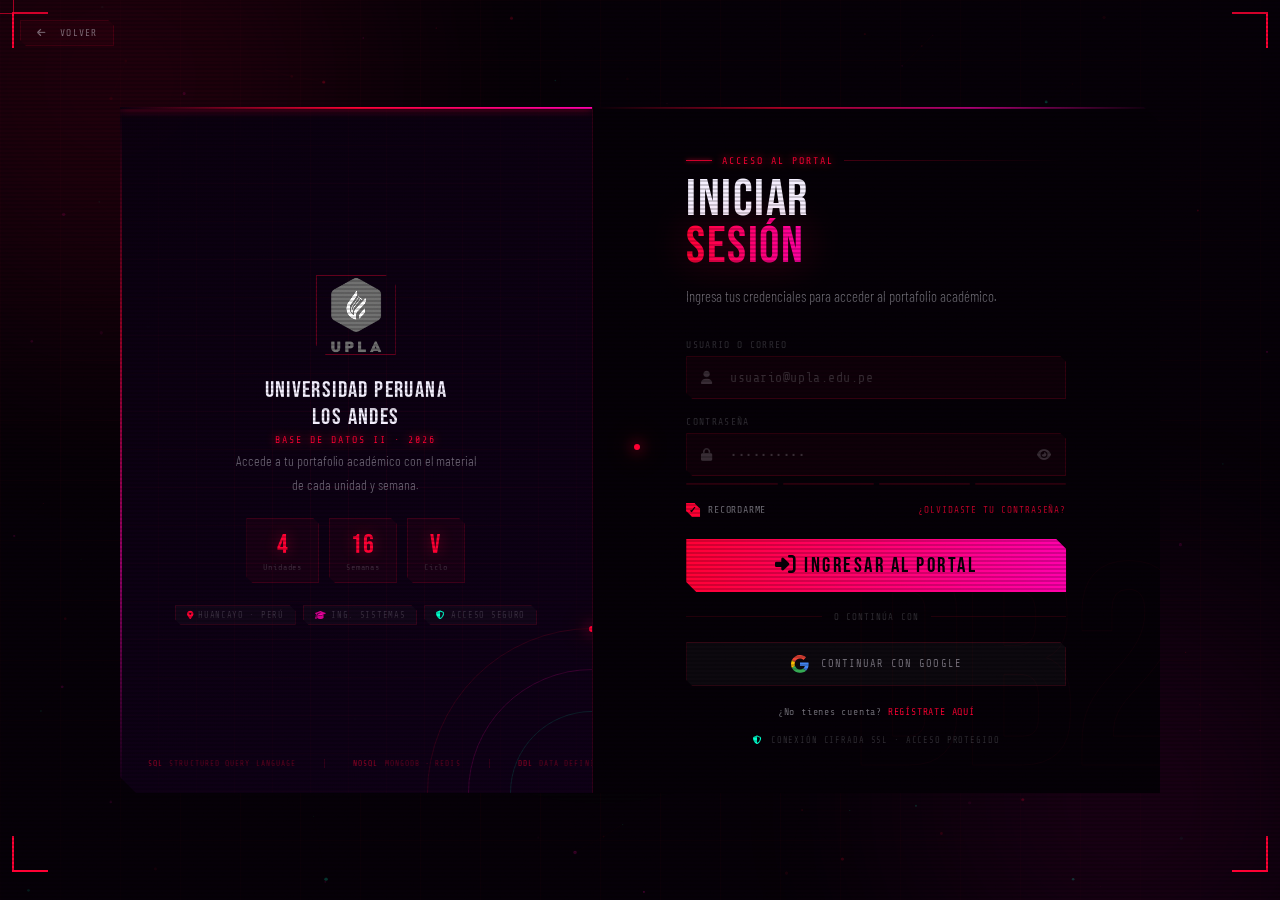
==== commit 22ac05ca: "Update login.html" ====
--- a/login.html
+++ b/login.html
@@ -1,416 +1,291 @@
 <!DOCTYPE html>
 <html lang="es">
 <head>
-    <meta charset="UTF-8">
-    <meta name="viewport" content="width=device-width, initial-scale=1.0">
-    <title>Acceso · Portafolio UPLA</title>
-    <link rel="stylesheet" href="styles.css">
-    <link rel="stylesheet" href="https://cdnjs.cloudflare.com/ajax/libs/font-awesome/6.6.0/css/all.min.css">
-    <style>
-        /* ── LOGIN ESPECÍFICO ── */
-        body { display:flex; align-items:center; justify-content:center; min-height:100vh; overflow:hidden; }
-
-        /* Orbs de fondo */
-        .l-orb { position:fixed; border-radius:50%; pointer-events:none; filter:blur(120px); }
-        .l-orb-1 { width:700px;height:700px; background:radial-gradient(circle,rgba(160,0,255,.18),transparent 70%); top:-200px;left:-200px; animation:lo1 10s ease-in-out infinite; }
-        .l-orb-2 { width:600px;height:600px; background:radial-gradient(circle,rgba(0,60,200,.14),transparent 70%); bottom:-150px;right:-100px; animation:lo2 12s ease-in-out infinite; }
-        .l-orb-3 { width:400px;height:400px; background:radial-gradient(circle,rgba(0,200,255,.12),transparent 70%); top:40%;left:40%; animation:lo3 8s ease-in-out infinite; }
-        @keyframes lo1{0%,100%{transform:translate(0,0);}50%{transform:translate(60px,50px);}}
-        @keyframes lo2{0%,100%{transform:translate(0,0);}50%{transform:translate(-50px,-60px);}}
-        @keyframes lo3{0%,100%{transform:translate(-50%,-50%);}50%{transform:translate(calc(-50% + 30px),calc(-50% - 25px));}}
-
-        /* Wrapper principal */
-        .login-wrap {
-            position:relative; z-index:10;
-            display:flex; width:1000px; max-width:96vw;
-            min-height:600px; border-radius:24px; overflow:hidden;
-            box-shadow:0 0 0 1px rgba(0,240,255,.1), 0 0 80px rgba(0,0,0,.8), 0 0 120px rgba(0,240,255,.06);
-            animation:wrapIn .8s cubic-bezier(.16,1,.3,1) both;
-        }
-        @keyframes wrapIn{from{opacity:0;transform:translateY(40px) scale(.97);}to{opacity:1;transform:translateY(0) scale(1);}}
-
-        /* ── PANEL IZQUIERDO ── */
-        .l-left {
-            flex:1; position:relative; overflow:hidden;
-            background:linear-gradient(145deg,rgba(5,1,25,.95),rgba(10,2,40,.98));
-            border-right:1px solid rgba(0,240,255,.08);
-            display:flex; flex-direction:column; align-items:center; justify-content:center;
-            padding:52px 40px; text-align:center;
-        }
-
-        /* Grilla holográfica de fondo */
-        .l-left-grid {
-            position:absolute; inset:0;
-            background-image:linear-gradient(rgba(0,240,255,.04) 1px,transparent 1px),linear-gradient(90deg,rgba(0,240,255,.04) 1px,transparent 1px);
-            background-size:40px 40px;
-            mask-image:radial-gradient(ellipse 80% 80% at 50% 50%,black,transparent);
-            -webkit-mask-image:radial-gradient(ellipse 80% 80% at 50% 50%,black,transparent);
-        }
-
-        /* Anillos orbitales del panel izquierdo */
-        .l-rings { position:absolute; top:50%; left:50%; }
-        .l-ring {
-            position:absolute; border-radius:50%; border:1px solid;
-            top:50%; left:50%; transform:translate(-50%,-50%);
-        }
-        .lr1 { width:360px;height:360px; border-color:rgba(0,240,255,.06); animation:rotR 22s linear infinite; }
-        .lr2 { width:280px;height:280px; border-color:rgba(200,0,255,.08); animation:rotR 15s linear infinite reverse; }
-        .lr3 { width:200px;height:200px; border-color:rgba(0,255,179,.06); animation:rotR 9s linear infinite; }
-        .lr1::before { content:''; position:absolute; width:7px;height:7px;border-radius:50%;background:var(--c);box-shadow:0 0 12px var(--c);top:-3px;left:50%;transform:translateX(-50%); }
-        .lr2::before { content:''; position:absolute; width:5px;height:5px;border-radius:50%;background:var(--m);box-shadow:0 0 10px var(--m);bottom:-2px;left:50%;transform:translateX(-50%); }
-
-        /* Logo central izquierdo */
-        .l-logo-wrap {
-            position:relative; z-index:2;
-            display:flex; flex-direction:column; align-items:center; gap:28px;
-        }
-        .l-logo-box {
-            width:90px; height:90px; border-radius:22px; overflow:hidden;
-            box-shadow:0 0 40px rgba(0,240,255,.6), 0 0 80px rgba(0,240,255,.2), 0 0 0 1px rgba(0,240,255,.2);
-            animation:lbFloat 4s ease-in-out infinite;
-        }
-        .l-logo-box img { width:100%;height:100%;object-fit:contain;display:block; }
-        @keyframes lbFloat{0%,100%{transform:translateY(0);box-shadow:0 0 40px rgba(0,240,255,.6),0 0 80px rgba(0,240,255,.2),0 0 0 1px rgba(0,240,255,.2);}50%{transform:translateY(-12px);box-shadow:0 20px 50px rgba(0,240,255,.4),0 0 100px rgba(0,240,255,.18),0 0 0 1px rgba(0,240,255,.25);}}
-
-        .l-title {
-            font-family:'Orbitron',sans-serif; font-size:1.45rem; font-weight:700;
-            color:var(--tx); line-height:1.3; margin-bottom:4px;
-        }
-        .l-sub { font-family:'Share Tech Mono',monospace; font-size:.8rem; color:var(--c); letter-spacing:.08em; }
-        .l-desc { font-size:.9rem; color:var(--mu); line-height:1.7; max-width:280px; margin-top:6px; }
-
-        /* Stats */
-        .l-stats {
-            display:flex; gap:24px; margin-top:36px; position:relative; z-index:2;
-        }
-        .l-stat {
-            display:flex; flex-direction:column; align-items:center; gap:4px;
-            padding:14px 20px; border-radius:12px;
-            background:rgba(0,240,255,.05); border:1px solid rgba(0,240,255,.1);
-            transition:all .3s;
-        }
-        .l-stat:hover { background:rgba(0,240,255,.1); border-color:rgba(0,240,255,.25); transform:translateY(-3px); }
-        .l-stat-num { font-family:'Orbitron',sans-serif; font-size:1.5rem; font-weight:900; color:var(--c); line-height:1; }
-        .l-stat-lbl { font-family:'Share Tech Mono',monospace; font-size:.65rem; color:var(--mu); letter-spacing:.06em; }
-
-        /* Badges inferiores */
-        .l-badges { display:flex; flex-wrap:wrap; gap:8px; justify-content:center; margin-top:22px; position:relative; z-index:2; }
-        .l-badge { display:inline-flex; align-items:center; gap:6px; padding:5px 12px; border-radius:20px; font-family:'Share Tech Mono',monospace; font-size:.65rem; color:var(--mu); border:1px solid rgba(255,255,255,.07); background:rgba(255,255,255,.03); }
-
-        /* ── PANEL DERECHO ── */
-        .l-right {
-            flex:1.15; position:relative;
-            background:rgba(1,6,18,.97);
-            display:flex; flex-direction:column; align-items:center; justify-content:center;
-            padding:52px 50px;
-        }
-
-        /* Línea decorativa superior */
-        .l-right::before {
-            content:''; position:absolute; top:0;left:0;right:0; height:2px;
-            background:linear-gradient(90deg,transparent,var(--c),var(--m),transparent);
-        }
-
-        .form-wrap { width:100%; max-width:380px; }
-
-        .form-header { margin-bottom:36px; }
-        .form-eyebrow { font-family:'Share Tech Mono',monospace; font-size:.72rem; color:var(--c); letter-spacing:.14em; margin-bottom:8px; display:flex; align-items:center; gap:8px; }
-        .form-eyebrow::before { content:''; width:24px;height:1px;background:var(--c); }
-        .form-title { font-family:'Orbitron',sans-serif; font-size:1.9rem; font-weight:900; color:var(--tx); line-height:1.1; }
-        .form-title span { color:var(--c); }
-        .form-sub { font-size:.9rem; color:var(--mu); margin-top:8px; line-height:1.6; }
-
-        /* Inputs */
-        .input-group { position:relative; margin-bottom:18px; }
-        .input-label { font-family:'Orbitron',sans-serif; font-size:.6rem; font-weight:700; letter-spacing:.1em; color:var(--mu); display:block; margin-bottom:7px; transition:color .25s; }
-        .input-group:focus-within .input-label { color:var(--c); }
-
-        .input-field {
-            position:relative; display:flex; align-items:center;
-            background:rgba(0,240,255,.04); border:1px solid rgba(0,240,255,.1);
-            border-radius:10px; transition:all .3s; overflow:hidden;
-        }
-        .input-field::before {
-            content:''; position:absolute; inset:0;
-            background:linear-gradient(90deg,transparent,rgba(0,240,255,.03),transparent);
-            opacity:0; transition:opacity .3s;
-        }
-        .input-group:focus-within .input-field {
-            border-color:rgba(0,240,255,.4);
-            background:rgba(0,240,255,.07);
-            box-shadow:0 0 0 3px rgba(0,240,255,.08), 0 0 24px rgba(0,240,255,.12);
-        }
-        .input-group:focus-within .input-field::before { opacity:1; }
-
-        .input-icon { padding:0 14px; color:rgba(180,215,255,.3); font-size:.88rem; flex-shrink:0; transition:color .3s; }
-        .input-group:focus-within .input-icon { color:var(--c); }
-
-        .input-field input {
-            flex:1; padding:14px 4px; background:transparent;
-            border:none; outline:none; color:var(--tx);
-            font-family:'Rajdhani',sans-serif; font-size:.98rem; font-weight:500;
-        }
-        .input-field input::placeholder { color:rgba(180,215,255,.22); }
-
-        .input-bar {
-            position:absolute; bottom:-1px; left:0; right:0; height:2px;
-            background:linear-gradient(90deg,var(--c),var(--m));
-            transform:scaleX(0); transform-origin:left; transition:transform .35s ease;
-            border-radius:0 0 10px 10px;
-        }
-        .input-group:focus-within .input-bar { transform:scaleX(1); }
-
-        .toggle-pwd { padding:0 14px; color:rgba(180,215,255,.3); font-size:.82rem; flex-shrink:0; transition:color .25s; }
-        .toggle-pwd:hover { color:var(--c); }
-
-        /* Strength bar */
-        .pwd-strength { display:flex; gap:4px; margin-top:7px; }
-        .pwd-bar { flex:1; height:2px; border-radius:2px; background:rgba(255,255,255,.06); transition:background .4s; }
-        .pwd-bar.active-1 { background:var(--m); }
-        .pwd-bar.active-2 { background:#f59e0b; }
-        .pwd-bar.active-3,.pwd-bar.active-4 { background:var(--t); }
-
-        /* Opciones */
-        .form-options { display:flex; justify-content:space-between; align-items:center; margin-bottom:26px; }
-        .remember-label { display:flex; align-items:center; gap:9px; font-size:.82rem; color:var(--mu); }
-        .custom-check { width:16px;height:16px;border-radius:4px;border:1px solid rgba(0,240,255,.25);background:rgba(0,240,255,.05);appearance:none;-webkit-appearance:none;flex-shrink:0;position:relative;transition:all .25s; }
-        .custom-check:checked { background:var(--c); border-color:var(--c); box-shadow:0 0 10px rgba(0,240,255,.5); }
-        .custom-check:checked::after { content:'✓'; position:absolute; top:50%;left:50%;transform:translate(-50%,-50%); font-size:10px; color:#020c1e; font-weight:900; }
-        .forgot-link { font-family:'Orbitron',sans-serif; font-size:.62rem; color:var(--c); text-decoration:none; letter-spacing:.06em; opacity:.8; transition:opacity .2s; }
-        .forgot-link:hover { opacity:1; text-decoration:underline; }
-
-        /* Botón submit */
-        .btn-submit {
-            width:100%; padding:15px; border:none; border-radius:10px;
-            font-family:'Orbitron',sans-serif; font-size:.8rem; font-weight:700; letter-spacing:.1em;
-            color:#020c1e; position:relative; overflow:hidden;
-            background:linear-gradient(135deg,var(--c),var(--t));
-            box-shadow:0 0 40px rgba(0,240,255,.45),0 6px 28px rgba(0,0,0,.6);
-            transition:transform .25s,box-shadow .25s;
-        }
-        .btn-submit:hover { transform:translateY(-3px); box-shadow:0 0 65px rgba(0,240,255,.68),0 12px 36px rgba(0,0,0,.6); }
-        .btn-submit:active { transform:translateY(0); }
-        .btn-submit .sh { position:absolute;inset:0;background:linear-gradient(115deg,transparent 25%,rgba(255,255,255,.45) 50%,transparent 75%);transform:translateX(-100%);animation:shine 3.5s ease-in-out infinite; }
-        .btn-submit .btn-content { position:relative;z-index:1;display:flex;align-items:center;justify-content:center;gap:10px; }
-
-        /* Divider */
-        .divider { display:flex; align-items:center; gap:14px; margin:22px 0; }
-        .divider-line { flex:1; height:1px; background:rgba(0,240,255,.07); }
-        .divider span { font-family:'Share Tech Mono',monospace; font-size:.7rem; color:rgba(180,215,255,.25); letter-spacing:.1em; }
-
-        /* Google btn */
-        .btn-google {
-            width:100%; padding:13px; border:1px solid rgba(255,255,255,.07);
-            border-radius:10px; background:rgba(255,255,255,.03);
-            font-family:'Rajdhani',sans-serif; font-size:.96rem; font-weight:600;
-            color:rgba(180,215,255,.65); display:flex; align-items:center; justify-content:center; gap:12px;
-            transition:all .3s;
-        }
-        .btn-google:hover { background:rgba(255,255,255,.07); border-color:rgba(255,255,255,.14); transform:translateY(-2px); }
-        .btn-google .g-icon { width:18px;height:18px; }
-
-        /* Register */
-        .register-line { text-align:center; margin-top:24px; font-size:.84rem; color:var(--mu); }
-        .register-line a { color:var(--c); text-decoration:none; font-weight:700; font-family:'Orbitron',sans-serif; font-size:.72rem; letter-spacing:.04em; }
-        .register-line a:hover { text-decoration:underline; }
-
-        /* Partícula de seguridad */
-        .secure-badge { display:flex; align-items:center; justify-content:center; gap:7px; margin-top:20px; font-family:'Share Tech Mono',monospace; font-size:.65rem; color:rgba(180,215,255,.28); }
-        .secure-badge i { color:var(--t); font-size:.7rem; }
-
-        @media(max-width:700px){
-            .l-left { display:none; }
-            .l-right { padding:40px 28px; }
-        }
-    </style>
+<meta charset="UTF-8">
+<meta name="viewport" content="width=device-width, initial-scale=1.0">
+<title>ACCESO · DB2 · UPLA</title>
+<link rel="stylesheet" href="styles.css">
+<link rel="stylesheet" href="https://cdnjs.cloudflare.com/ajax/libs/font-awesome/6.6.0/css/all.min.css">
 </head>
-<body>
-
+<body class="login-page">
+
+<!-- MARCOS ESQUINA -->
+<div class="cf tl"></div>
+<div class="cf tr"></div>
+<div class="cf bl"></div>
+<div class="cf br"></div>
+
+<!-- CURSOR -->
 <div class="cursor-dot" id="cursorDot"></div>
 <div class="cursor-ring" id="cursorRing"></div>
+
 <canvas id="bg-canvas"></canvas>
 <div class="grid-overlay"></div>
 <div class="scanner-line"></div>
+
+<!-- ORBES -->
 <div class="l-orb l-orb-1"></div>
 <div class="l-orb l-orb-2"></div>
 <div class="l-orb l-orb-3"></div>
 
-<a href="index.html" class="btn-back"><i class="fas fa-arrow-left"></i> Volver</a>
-
+<!-- TOAST -->
+<div class="toast" id="toast">
+  <i class="fas fa-exclamation-triangle"></i>
+  <span id="toastMsg"></span>
+</div>
+
+<!-- BOTÓN VOLVER -->
+<a href="index.html" class="btn-back"><i class="fas fa-arrow-left"></i>&nbsp;Volver</a>
+
+<!-- LOGIN WRAP -->
 <div class="login-wrap">
 
-    <!-- PANEL IZQUIERDO -->
-    <div class="l-left">
-        <div class="l-left-grid"></div>
-        <div class="l-rings">
-            <div class="l-ring lr1"></div>
-            <div class="l-ring lr2"></div>
-            <div class="l-ring lr3"></div>
-        </div>
-        <div class="l-logo-wrap">
-            <div class="l-logo-box"><img src="LogoUpla.png" alt="UPLA"></div>
-            <div>
-                <div class="l-title">Universidad Peruana<br>Los Andes</div>
-                <div class="l-sub">BASE DE DATOS II · 2026</div>
-                <p class="l-desc">Accede a tu portafolio académico con el material de cada unidad y semana.</p>
-            </div>
-            <div class="l-stats">
-                <div class="l-stat">
-                    <span class="l-stat-num">4</span>
-                    <span class="l-stat-lbl">UNIDADES</span>
-                </div>
-                <div class="l-stat">
-                    <span class="l-stat-num">16</span>
-                    <span class="l-stat-lbl">SEMANAS</span>
-                </div>
-                <div class="l-stat">
-                    <span class="l-stat-num">2026</span>
-                    <span class="l-stat-lbl">CICLO</span>
-                </div>
-            </div>
-            <div class="l-badges">
-                <span class="l-badge"><i class="fas fa-map-marker-alt" style="color:var(--c)"></i> Huancayo · Perú</span>
-                <span class="l-badge"><i class="fas fa-graduation-cap" style="color:var(--m)"></i> Ing. Sistemas</span>
-                <span class="l-badge"><i class="fas fa-shield-alt" style="color:var(--t)"></i> Acceso Seguro</span>
-            </div>
-        </div>
-    </div>
-
-    <!-- PANEL DERECHO - FORMULARIO -->
-    <div class="l-right">
-        <div class="form-wrap">
-
-            <div class="form-header">
-                <div class="form-eyebrow">ACCESO AL PORTAL</div>
-                <div class="form-title">Iniciar<br><span>Sesión</span></div>
-                <p class="form-sub">Ingresa tus credenciales para acceder al portafolio.</p>
-            </div>
-
-            <form id="loginForm">
-
-                <div class="input-group">
-                    <label class="input-label">USUARIO O CORREO</label>
-                    <div class="input-field">
-                        <span class="input-icon"><i class="fas fa-user"></i></span>
-                        <input type="text" id="username" placeholder="usuario@upla.edu.pe" autocomplete="off">
-                        <div class="input-bar"></div>
-                    </div>
-                </div>
-
-                <div class="input-group">
-                    <label class="input-label">CONTRASEÑA</label>
-                    <div class="input-field">
-                        <span class="input-icon"><i class="fas fa-lock"></i></span>
-                        <input type="password" id="password" placeholder="••••••••••" autocomplete="off">
-                        <span class="toggle-pwd" id="togglePwd"><i class="fas fa-eye"></i></span>
-                        <div class="input-bar"></div>
-                    </div>
-                    <div class="pwd-strength" id="pwdStrength">
-                        <div class="pwd-bar" id="pb1"></div>
-                        <div class="pwd-bar" id="pb2"></div>
-                        <div class="pwd-bar" id="pb3"></div>
-                        <div class="pwd-bar" id="pb4"></div>
-                    </div>
-                </div>
-
-                <div class="form-options">
-                    <label class="remember-label">
-                        <input type="checkbox" class="custom-check" checked> Recordarme
-                    </label>
-                    <a href="#" class="forgot-link">¿OLVIDASTE TU CONTRASEÑA?</a>
-                </div>
-
-                <button type="submit" class="btn-submit">
-                    <span class="sh"></span>
-                    <span class="btn-content"><i class="fas fa-sign-in-alt"></i> INGRESAR AL PORTAL</span>
-                </button>
-
-            </form>
-
-            <div class="divider">
-                <div class="divider-line"></div>
-                <span>O CONTINÚA CON</span>
-                <div class="divider-line"></div>
-            </div>
-
-            <button class="btn-google">
-                <svg class="g-icon" viewBox="0 0 48 48"><path fill="#EA4335" d="M24 9.5c3.54 0 6.71 1.22 9.21 3.6l6.85-6.85C35.9 2.38 30.47 0 24 0 14.62 0 6.51 5.38 2.56 13.22l7.98 6.19C12.43 13.72 17.74 9.5 24 9.5z"/><path fill="#4285F4" d="M46.98 24.55c0-1.57-.15-3.09-.38-4.55H24v9.02h12.94c-.58 2.96-2.26 5.48-4.78 7.18l7.73 6c4.51-4.18 7.09-10.36 7.09-17.65z"/><path fill="#FBBC05" d="M10.53 28.59c-.48-1.45-.76-2.99-.76-4.59s.27-3.14.76-4.59l-7.98-6.19C.92 16.46 0 20.12 0 24c0 3.88.92 7.54 2.56 10.78l7.97-6.19z"/><path fill="#34A853" d="M24 48c6.48 0 11.93-2.13 15.89-5.81l-7.73-6c-2.15 1.45-4.92 2.3-8.16 2.3-6.26 0-11.57-4.22-13.47-9.91l-7.98 6.19C6.51 42.62 14.62 48 24 48z"/></svg>
-                Continuar con Google
-            </button>
-
-            <p class="register-line">¿No tienes cuenta? <a href="#">REGÍSTRATE AQUÍ</a></p>
-
-            <div class="secure-badge">
-                <i class="fas fa-shield-alt"></i> Conexión cifrada SSL · Acceso protegido
-            </div>
-
-        </div>
-    </div>
-
-</div>
+  <!-- PANEL IZQUIERDO -->
+  <div class="l-left">
+    <div class="l-left-grid"></div>
+    <div class="l-rings">
+      <div class="l-ring lr1"></div>
+      <div class="l-ring lr2"></div>
+      <div class="l-ring lr3"></div>
+    </div>
+
+    <div class="l-logo-wrap">
+      <div class="l-logo-box"><img src="LogoUpla.png" alt="UPLA"></div>
+      <div>
+        <div class="l-title">Universidad Peruana<br>Los Andes</div>
+        <div class="l-sub">BASE DE DATOS II · 2026</div>
+        <p class="l-desc">Accede a tu portafolio académico con el material de cada unidad y semana.</p>
+      </div>
+      <div class="l-stats">
+        <div class="l-stat"><span class="l-stat-num">4</span><span class="l-stat-lbl">Unidades</span></div>
+        <div class="l-stat"><span class="l-stat-num">16</span><span class="l-stat-lbl">Semanas</span></div>
+        <div class="l-stat"><span class="l-stat-num">V</span><span class="l-stat-lbl">Ciclo</span></div>
+      </div>
+      <div class="l-badges">
+        <span class="l-badge"><i class="fas fa-map-marker-alt" style="color:var(--red)"></i> Huancayo · Perú</span>
+        <span class="l-badge"><i class="fas fa-graduation-cap" style="color:var(--mag)"></i> Ing. Sistemas</span>
+        <span class="l-badge"><i class="fas fa-shield-alt" style="color:var(--cyan)"></i> Acceso Seguro</span>
+      </div>
+    </div>
+
+    <!-- Ticker -->
+    <div class="l-ticker">
+      <div class="l-ticker-track">
+        <div class="l-ticker-item"><span>SQL</span> Structured Query Language</div>
+        <div class="l-ticker-item"><span>NoSQL</span> MongoDB · Redis</div>
+        <div class="l-ticker-item"><span>DDL</span> Data Definition Language</div>
+        <div class="l-ticker-item"><span>ACID</span> Transactions</div>
+        <div class="l-ticker-item"><span>INDEX</span> Query Optimization</div>
+        <div class="l-ticker-item"><span>3FN</span> Normalización</div>
+        <!-- duplicado para loop -->
+        <div class="l-ticker-item"><span>SQL</span> Structured Query Language</div>
+        <div class="l-ticker-item"><span>NoSQL</span> MongoDB · Redis</div>
+        <div class="l-ticker-item"><span>DDL</span> Data Definition Language</div>
+        <div class="l-ticker-item"><span>ACID</span> Transactions</div>
+        <div class="l-ticker-item"><span>INDEX</span> Query Optimization</div>
+        <div class="l-ticker-item"><span>3FN</span> Normalización</div>
+      </div>
+    </div>
+  </div>
+
+  <!-- PANEL DERECHO -->
+  <div class="l-right">
+    <div class="l-right-wm">DB2</div>
+
+    <div class="form-wrap">
+      <div class="form-header">
+        <div class="form-eyebrow">Acceso al Portal</div>
+        <div class="form-title">
+          INICIAR<br>
+          <span class="grad">SESIÓN<span class="terminal-cursor"></span></span>
+        </div>
+        <p class="form-sub">Ingresa tus credenciales para acceder al portafolio académico.</p>
+      </div>
+
+      <form id="loginForm" novalidate>
+
+        <!-- Usuario -->
+        <div class="input-group">
+          <label class="input-label" for="username">Usuario o Correo</label>
+          <div class="input-field">
+            <span class="input-icon"><i class="fas fa-user"></i></span>
+            <input type="text" id="username" placeholder="usuario@upla.edu.pe" autocomplete="off">
+            <div class="input-bar"></div>
+          </div>
+        </div>
+
+        <!-- Contraseña -->
+        <div class="input-group">
+          <label class="input-label" for="password">Contraseña</label>
+          <div class="input-field">
+            <span class="input-icon"><i class="fas fa-lock"></i></span>
+            <input type="password" id="password" placeholder="••••••••••" autocomplete="off">
+            <span class="toggle-pwd" id="togglePwd"><i class="fas fa-eye"></i></span>
+            <div class="input-bar"></div>
+          </div>
+          <div class="pwd-strength" id="pwdStrength">
+            <div class="pwd-bar" id="pb1"></div>
+            <div class="pwd-bar" id="pb2"></div>
+            <div class="pwd-bar" id="pb3"></div>
+            <div class="pwd-bar" id="pb4"></div>
+          </div>
+        </div>
+
+        <!-- Opciones -->
+        <div class="form-options">
+          <label class="remember-label">
+            <input type="checkbox" class="custom-check" checked> Recordarme
+          </label>
+          <a href="#" class="forgot-link">¿Olvidaste tu contraseña?</a>
+        </div>
+
+        <button type="submit" class="btn-submit" id="btnSubmit">
+          <i class="fas fa-sign-in-alt"></i>&nbsp;INGRESAR AL PORTAL
+        </button>
+      </form>
+
+      <div class="divider">
+        <div class="divider-line"></div>
+        <span>O continúa con</span>
+        <div class="divider-line"></div>
+      </div>
+
+      <button class="btn-google">
+        <svg class="g-icon" viewBox="0 0 48 48">
+          <path fill="#EA4335" d="M24 9.5c3.54 0 6.71 1.22 9.21 3.6l6.85-6.85C35.9 2.38 30.47 0 24 0 14.62 0 6.51 5.38 2.56 13.22l7.98 6.19C12.43 13.72 17.74 9.5 24 9.5z"/>
+          <path fill="#4285F4" d="M46.98 24.55c0-1.57-.15-3.09-.38-4.55H24v9.02h12.94c-.58 2.96-2.26 5.48-4.78 7.18l7.73 6c4.51-4.18 7.09-10.36 7.09-17.65z"/>
+          <path fill="#FBBC05" d="M10.53 28.59c-.48-1.45-.76-2.99-.76-4.59s.27-3.14.76-4.59l-7.98-6.19C.92 16.46 0 20.12 0 24c0 3.88.92 7.54 2.56 10.78l7.97-6.19z"/>
+          <path fill="#34A853" d="M24 48c6.48 0 11.93-2.13 15.89-5.81l-7.73-6c-2.15 1.45-4.92 2.3-8.16 2.3-6.26 0-11.57-4.22-13.47-9.91l-7.98 6.19C6.51 42.62 14.62 48 24 48z"/>
+        </svg>
+        Continuar con Google
+      </button>
+
+      <p class="register-line">¿No tienes cuenta? <a href="#">REGÍSTRATE AQUÍ</a></p>
+
+      <div class="secure-badge">
+        <i class="fas fa-shield-alt"></i> Conexión cifrada SSL · Acceso protegido
+      </div>
+    </div>
+  </div>
+
+</div><!-- fin login-wrap -->
 
 <script>
-// ── Canvas ──
-const canvas=document.getElementById('bg-canvas'),ctx=canvas.getContext('2d');
+/* ══ CANVAS ══ */
+const canvas = document.getElementById('bg-canvas');
+const ctx    = canvas.getContext('2d');
 let W,H,pts=[];
-function resize(){W=canvas.width=window.innerWidth;H=canvas.height=window.innerHeight;}
-resize();window.addEventListener('resize',resize);
-const COLS=['0,240,255','200,0,255','0,255,179','0,80,255'];
-function mkPt(){return{x:Math.random()*W,y:Math.random()*H,r:Math.random()*1.5+.3,dx:(Math.random()-.5)*.3,dy:(Math.random()-.5)*.3,a:Math.random()*.35+.06,c:COLS[Math.floor(Math.random()*COLS.length)]};}
-for(let i=0;i<140;i++)pts.push(mkPt());
+function resize(){ W=canvas.width=window.innerWidth; H=canvas.height=window.innerHeight; }
+resize(); window.addEventListener('resize',resize);
+const COLS=['255,0,51','255,0,170','0,255,204'];
+function mkPt(){ return{x:Math.random()*W,y:Math.random()*H,r:Math.random()*1.5+.3,dx:(Math.random()-.5)*.28,dy:(Math.random()-.5)*.28,a:Math.random()*.2+.04,c:COLS[Math.floor(Math.random()*3)]}; }
+for(let i=0;i<160;i++) pts.push(mkPt());
 function draw(){
-    ctx.clearRect(0,0,W,H);
-    const g=ctx.createRadialGradient(W*.5,H*.5,0,W*.5,H*.5,W*.6);
-    g.addColorStop(0,'rgba(20,0,55,.3)');g.addColorStop(1,'rgba(1,6,18,0)');
-    ctx.fillStyle=g;ctx.fillRect(0,0,W,H);
-    pts.forEach(p=>{ctx.beginPath();ctx.arc(p.x,p.y,p.r,0,Math.PI*2);ctx.fillStyle=`rgba(${p.c},${p.a})`;ctx.fill();p.x+=p.dx;p.y+=p.dy;if(p.x<0||p.x>W)p.dx*=-1;if(p.y<0||p.y>H)p.dy*=-1;});
-    for(let i=0;i<pts.length;i++)for(let j=i+1;j<pts.length;j++){const d=Math.hypot(pts[i].x-pts[j].x,pts[i].y-pts[j].y);if(d<95){ctx.beginPath();ctx.moveTo(pts[i].x,pts[i].y);ctx.lineTo(pts[j].x,pts[j].y);ctx.strokeStyle=`rgba(0,200,255,${.045*(1-d/95)})`;ctx.lineWidth=.5;ctx.stroke();}}
-    requestAnimationFrame(draw);
+  ctx.clearRect(0,0,W,H);
+  pts.forEach(p=>{
+    ctx.beginPath();ctx.arc(p.x,p.y,p.r,0,Math.PI*2);
+    ctx.fillStyle=`rgba(${p.c},${p.a})`;ctx.fill();
+    p.x+=p.dx;p.y+=p.dy;
+    if(p.x<0||p.x>W)p.dx*=-1;if(p.y<0||p.y>H)p.dy*=-1;
+  });
+  for(let i=0;i<pts.length;i++) for(let j=i+1;j<pts.length;j++){
+    const d=Math.hypot(pts[i].x-pts[j].x,pts[i].y-pts[j].y);
+    if(d<90){ctx.beginPath();ctx.moveTo(pts[i].x,pts[i].y);ctx.lineTo(pts[j].x,pts[j].y);ctx.strokeStyle=`rgba(255,0,51,${.05*(1-d/90)})`;ctx.lineWidth=.5;ctx.stroke();}
+  }
+  requestAnimationFrame(draw);
 }
 draw();
 
-// ── Cursor ──
-const dot=document.getElementById('cursorDot'),ring=document.getElementById('cursorRing');
-const CC=[{dot:'#00f0ff',ring:'rgba(0,240,255,.55)'},{dot:'#cc00ff',ring:'rgba(200,0,255,.55)'},{dot:'#00ffb3',ring:'rgba(0,255,179,.55)'},{dot:'#ffffff',ring:'rgba(255,255,255,.4)'},{dot:'#ff0099',ring:'rgba(255,0,153,.55)'},{dot:'#0099ff',ring:'rgba(0,153,255,.55)'}];
-let ci=0,tr=0,mx=0,my=0,rx=0,ry=0;
-function applyC(i){const c=CC[i];dot.style.background=c.dot;dot.style.boxShadow=`0 0 12px ${c.dot},0 0 24px ${c.dot}`;ring.style.borderColor=c.ring;ring.style.boxShadow=`0 0 10px ${c.ring}`;}
-applyC(0);setInterval(()=>{ci=(ci+1)%CC.length;applyC(ci);},1200);
+/* ══ CURSOR ══ */
+const dot  = document.getElementById('cursorDot');
+const ring = document.getElementById('cursorRing');
+let mx=0,my=0,rx=0,ry=0,tt=0;
 document.addEventListener('mousemove',e=>{
-    mx=e.clientX;my=e.clientY;dot.style.left=mx+'px';dot.style.top=my+'px';
-    tr++;if(tr%3===0){const t=document.createElement('div');t.className='cursor-trail';const c=CC[ci];const s=Math.random()*6+3;t.style.cssText=`left:${mx}px;top:${my}px;width:${s}px;height:${s}px;background:${c.dot};box-shadow:0 0 8px ${c.dot};`;document.body.appendChild(t);setTimeout(()=>t.remove(),650);}
-});
-function animRing(){rx+=(mx-rx)*.12;ry+=(my-ry)*.12;ring.style.left=rx+'px';ring.style.top=ry+'px';requestAnimationFrame(animRing);}
-animRing();
-document.querySelectorAll('a,button,input,label,.l-stat').forEach(el=>{el.addEventListener('mouseenter',()=>document.body.classList.add('cur-hover'));el.addEventListener('mouseleave',()=>document.body.classList.remove('cur-hover'));});
-document.addEventListener('mousedown',()=>document.body.classList.add('cur-click'));
-document.addEventListener('mouseup',()=>document.body.classList.remove('cur-click'));
-
-// ── Toggle password ──
+  mx=e.clientX; my=e.clientY;
+  dot.style.left=mx+'px'; dot.style.top=my+'px';
+  tt++;
+  if(tt%5===0){
+    const t=document.createElement('div');
+    t.className='cursor-trail';
+    const s=Math.random()*4+2;
+    t.style.cssText=`left:${mx}px;top:${my}px;width:${s}px;height:${s}px;background:var(--red);box-shadow:0 0 8px var(--red)`;
+    document.body.appendChild(t);setTimeout(()=>t.remove(),500);
+  }
+});
+(function ar(){rx+=(mx-rx)*.11;ry+=(my-ry)*.11;ring.style.left=rx+'px';ring.style.top=ry+'px';requestAnimationFrame(ar)})();
+document.querySelectorAll('a,button,input,label,.l-stat').forEach(el=>{
+  el.addEventListener('mouseenter',()=>document.body.classList.add('cursor-hover'));
+  el.addEventListener('mouseleave',()=>document.body.classList.remove('cursor-hover'));
+});
+document.addEventListener('mousedown',()=>document.body.classList.add('cursor-click'));
+document.addEventListener('mouseup',  ()=>document.body.classList.remove('cursor-click'));
+document.addEventListener('mouseleave',()=>{dot.style.opacity='0';ring.style.opacity='0'});
+document.addEventListener('mouseenter',()=>{dot.style.opacity='1';ring.style.opacity='1'});
+
+/* ══ TOGGLE PASSWORD ══ */
 document.getElementById('togglePwd').addEventListener('click',function(){
-    const pwd=document.getElementById('password');
-    const icon=this.querySelector('i');
-    if(pwd.type==='password'){pwd.type='text';icon.className='fas fa-eye-slash';}
-    else{pwd.type='password';icon.className='fas fa-eye';}
-});
-
-// ── Password strength ──
+  const pwd=document.getElementById('password');
+  const icon=this.querySelector('i');
+  if(pwd.type==='password'){ pwd.type='text'; icon.className='fas fa-eye-slash'; }
+  else { pwd.type='password'; icon.className='fas fa-eye'; }
+});
+
+/* ══ FUERZA CONTRASEÑA ══ */
 document.getElementById('password').addEventListener('input',function(){
-    const v=this.value,bars=document.querySelectorAll('.pwd-bar');
-    let strength=0;
-    if(v.length>4)strength++;if(v.length>8)strength++;
-    if(/[A-Z]/.test(v)&&/[0-9]/.test(v))strength++;
-    if(/[^a-zA-Z0-9]/.test(v))strength++;
-    bars.forEach((b,i)=>{b.className='pwd-bar';if(i<strength)b.classList.add('active-'+strength);});
-});
-
-// ── Submit ──
+  const v=this.value; let s=0;
+  if(v.length>4) s++;
+  if(v.length>8) s++;
+  if(/[A-Z]/.test(v)&&/[0-9]/.test(v)) s++;
+  if(/[^a-zA-Z0-9]/.test(v)) s++;
+  document.querySelectorAll('.pwd-bar').forEach((b,i)=>{
+    b.className='pwd-bar';
+    if(i<s) b.classList.add('active-'+s);
+  });
+});
+
+/* ══ TOAST ══ */
+function showToast(msg,type='error'){
+  const t=document.getElementById('toast');
+  t.className=`toast ${type}`;
+  document.getElementById('toastMsg').textContent=msg;
+  t.classList.add('show');
+  setTimeout(()=>t.classList.remove('show'),3200);
+}
+
+/* ══ SUBMIT ══ */
 document.getElementById('loginForm').addEventListener('submit',function(e){
-    e.preventDefault();
-    const btn=document.querySelector('.btn-submit');
-    btn.querySelector('.btn-content').innerHTML='<i class="fas fa-spinner fa-spin"></i> VERIFICANDO...';
-    btn.disabled=true;
-    setTimeout(()=>{ window.location.href='unidades.html'; },1600);
-});
+  e.preventDefault();
+  const u=document.getElementById('username').value.trim();
+  const p=document.getElementById('password').value;
+  const btn=document.getElementById('btnSubmit');
+
+  if(!u){ showToast('Ingresa tu usuario o correo'); return; }
+  if(!p){ showToast('Ingresa tu contraseña'); return; }
+
+  btn.disabled=true;
+  btn.innerHTML='<i class="fas fa-spinner fa-spin"></i>&nbsp;VERIFICANDO...';
+
+  setTimeout(()=>{
+    showToast('¡Acceso concedido!','success');
+    setTimeout(()=>window.location.href='unidades.html',800);
+  },1500);
+});
+
+/* ══ ENTER en usuario → foco contraseña ══ */
+document.getElementById('username').addEventListener('keydown',e=>{
+  if(e.key==='Enter') document.getElementById('password').focus();
+});
+
+/* ══ GLITCH en título ══ */
+const titleGrad=document.querySelector('.form-title .grad');
+if(titleGrad){
+  setInterval(()=>{
+    if(Math.random()<.15){
+      titleGrad.style.textShadow='3px 0 rgba(0,255,204,.5),-3px 0 rgba(255,0,51,.5)';
+      setTimeout(()=>titleGrad.style.textShadow='',100+Math.random()*100);
+    }
+  },2000);
+}
 </script>
 </body>
-</html>+</html>
--- a/styles.css
+++ b/styles.css
@@ -1,225 +1,1936 @@
-/* ====================== IMPORTS ====================== */
-@import url('https://fonts.googleapis.com/css2?family=Orbitron:wght@400;600;700;900&family=Rajdhani:wght@300;400;500;600;700&family=Share+Tech+Mono&display=swap');
-
-*,*::before,*::after{margin:0;padding:0;box-sizing:border-box;cursor:none!important;}
-html{scroll-behavior:smooth;}
-
-:root{
-    --c:#00f0ff; --m:#cc00ff; --t:#00ffb3;
-    --bg:#010612; --bg2:#040d22;
-    --tx:#e4f2ff; --mu:rgba(180,215,255,.52);
-}
-
-body{font-family:'Rajdhani',sans-serif;background:var(--bg);color:var(--tx);min-height:100vh;overflow-x:hidden;}
-
-/* ── CURSOR ── */
-.cursor-dot{position:fixed;pointer-events:none;z-index:99999;width:8px;height:8px;border-radius:50%;transform:translate(-50%,-50%);background:var(--c);box-shadow:0 0 12px var(--c),0 0 24px var(--c);transition:width .18s,height .18s,transform .1s;mix-blend-mode:screen;}
-.cursor-ring{position:fixed;pointer-events:none;z-index:99998;width:36px;height:36px;border-radius:50%;border:1.5px solid rgba(0,240,255,.55);transform:translate(-50%,-50%);transition:width .22s,height .22s,opacity .2s;mix-blend-mode:screen;}
-.cursor-trail{position:fixed;pointer-events:none;z-index:99997;border-radius:50%;transform:translate(-50%,-50%);animation:trailFade .65s ease forwards;mix-blend-mode:screen;}
-@keyframes trailFade{0%{opacity:.7;transform:translate(-50%,-50%) scale(1);}100%{opacity:0;transform:translate(-50%,-50%) scale(.05);}}
-body.cur-hover .cursor-dot{width:14px;height:14px;}
-body.cur-hover .cursor-ring{width:54px;height:54px;opacity:.5;}
-body.cur-click .cursor-dot{transform:translate(-50%,-50%) scale(.35);}
-body.cur-click .cursor-ring{transform:translate(-50%,-50%) scale(1.7);opacity:.2;}
-
-/* ── BG GLOBAL ── */
-#bg-canvas{position:fixed;inset:0;z-index:0;pointer-events:none;}
-.grid-overlay{position:fixed;inset:0;z-index:0;pointer-events:none;background-image:linear-gradient(rgba(0,200,255,.016) 1px,transparent 1px),linear-gradient(90deg,rgba(0,200,255,.016) 1px,transparent 1px);background-size:64px 64px;animation:gMove 35s linear infinite;}
-@keyframes gMove{to{background-position:64px 64px;}}
-.scanner-line{position:fixed;left:0;right:0;height:1px;z-index:1;pointer-events:none;background:linear-gradient(90deg,transparent,var(--c),transparent);box-shadow:0 0 18px var(--c),0 0 40px rgba(0,240,255,.3);animation:scan 9s linear infinite;opacity:0;}
-@keyframes scan{0%{top:-2px;opacity:0;}3%{opacity:.85;}97%{opacity:.85;}100%{top:100vh;opacity:0;}}
-
-/* ── NAVBAR ── */
-.navbar{position:sticky;top:0;z-index:200;display:flex;align-items:center;justify-content:space-between;padding:0 56px;height:64px;background:rgba(1,6,18,.9);backdrop-filter:blur(32px);border-bottom:1px solid rgba(0,240,255,.09);box-shadow:0 1px 60px rgba(0,0,0,.8);}
-.navbar-brand{display:flex;align-items:center;gap:14px;}
-.brand-logo{width:40px;height:40px;border-radius:10px;overflow:hidden;flex-shrink:0;box-shadow:0 0 18px rgba(0,240,255,.55),0 0 44px rgba(0,240,255,.18);animation:lpulse 3s ease-in-out infinite;}
-.brand-logo img{width:100%;height:100%;object-fit:contain;display:block;}
-@keyframes lpulse{0%,100%{box-shadow:0 0 18px rgba(0,240,255,.45),0 0 44px rgba(0,240,255,.12);}50%{box-shadow:0 0 30px rgba(0,240,255,.85),0 0 70px rgba(0,240,255,.28);}}
-.brand-text{display:flex;flex-direction:column;gap:1px;}
-.brand-title{font-family:'Orbitron',sans-serif;font-size:.7rem;font-weight:700;color:var(--tx);letter-spacing:.04em;}
-.brand-sub{font-size:.62rem;color:var(--mu);}
-.navbar-links{display:flex;gap:38px;}
-.navbar-links a{font-family:'Orbitron',sans-serif;font-size:.67rem;font-weight:600;color:rgba(180,215,255,.65);text-decoration:none;letter-spacing:.1em;position:relative;padding-bottom:4px;transition:color .2s;}
-.navbar-links a::after{content:'';position:absolute;bottom:0;left:0;right:0;height:1px;background:var(--c);transform:scaleX(0);transform-origin:center;transition:transform .25s;}
-.navbar-links a:hover,.navbar-links a.activo{color:var(--c);}
-.navbar-links a:hover::after,.navbar-links a.activo::after{transform:scaleX(1);}
-.navbar-actions{display:flex;align-items:center;gap:14px;}
-.btn-ingresar{display:inline-flex;align-items:center;gap:8px;padding:9px 24px;border-radius:6px;font-family:'Orbitron',sans-serif;font-size:.67rem;font-weight:700;letter-spacing:.08em;color:var(--c);border:1px solid rgba(0,240,255,.45);text-decoration:none;background:rgba(0,240,255,.05);transition:all .3s;box-shadow:0 0 16px rgba(0,240,255,.1),inset 0 0 16px rgba(0,240,255,.04);}
-.btn-ingresar:hover{background:rgba(0,240,255,.12);box-shadow:0 0 32px rgba(0,240,255,.4),inset 0 0 24px rgba(0,240,255,.08);}
-.avatar-circle{width:34px;height:34px;border-radius:50%;background:linear-gradient(135deg,var(--c),var(--m));display:flex;align-items:center;justify-content:center;font-weight:900;font-size:13px;font-family:'Orbitron',sans-serif;box-shadow:0 0 14px rgba(0,240,255,.4);transition:all .3s;}
-.avatar-circle:hover{transform:scale(1.1);box-shadow:0 0 28px rgba(0,240,255,.7);}
-
-/* ── HERO ── */
-.hero{position:relative;z-index:2;min-height:calc(100vh - 64px);display:grid;grid-template-columns:1fr 1fr;align-items:center;padding:0 80px;gap:32px;overflow:hidden;}
-.orb{position:absolute;border-radius:50%;pointer-events:none;filter:blur(110px);}
-.orb-1{width:620px;height:620px;background:radial-gradient(circle,rgba(160,0,255,.2),transparent 70%);top:-180px;left:-180px;animation:o1 9s ease-in-out infinite;}
-.orb-2{width:520px;height:520px;background:radial-gradient(circle,rgba(0,60,255,.16),transparent 70%);bottom:-120px;left:80px;animation:o2 11s ease-in-out infinite;}
-.orb-3{width:440px;height:440px;background:radial-gradient(circle,rgba(0,200,255,.13),transparent 70%);top:0;right:60px;animation:o3 14s ease-in-out infinite;}
-@keyframes o1{0%,100%{transform:translate(0,0);}50%{transform:translate(55px,40px);}}
-@keyframes o2{0%,100%{transform:translate(0,0);}50%{transform:translate(-40px,-55px);}}
-@keyframes o3{0%,100%{transform:translate(0,0);}50%{transform:translate(28px,-32px);}}
-.hero-content{position:relative;z-index:3;display:flex;flex-direction:column;gap:24px;}
-.badge-ciclo{display:inline-flex;align-items:center;gap:10px;padding:8px 20px;border-radius:40px;background:rgba(0,240,255,.07);border:1px solid rgba(0,240,255,.2);font-family:'Share Tech Mono',monospace;font-size:.78rem;color:var(--c);width:fit-content;animation:fadeUp .7s ease both;}
-.bdot,.badge-dot{width:7px;height:7px;border-radius:50%;background:var(--c);box-shadow:0 0 10px var(--c);animation:blink 1.4s ease-in-out infinite;}
-@keyframes blink{0%,100%{opacity:1;}50%{opacity:.2;}}
-.hero-nombre{font-family:'Orbitron',sans-serif;font-size:.95rem;font-weight:600;letter-spacing:.24em;color:rgba(180,215,255,.62);text-transform:uppercase;animation:fadeUp .85s ease both;}
-.hero-title{display:flex;flex-direction:column;animation:fadeUp 1s ease both;}
-.t-white,.title-white{font-family:'Orbitron',sans-serif;font-size:clamp(2.8rem,4.6vw,4.5rem);font-weight:700;line-height:1.08;color:#cce8ff;text-shadow:0 0 50px rgba(160,220,255,.22);}
-.t-neon,.title-neon,.title-green{font-family:'Orbitron',sans-serif;font-size:clamp(2.8rem,4.6vw,4.5rem);font-weight:900;line-height:1.08;background:linear-gradient(105deg,#cc00ff 0%,#00f0ff 48%,#cc00ff 100%);background-size:230% auto;-webkit-background-clip:text;-webkit-text-fill-color:transparent;background-clip:text;animation:nFlow 4.5s linear infinite;filter:drop-shadow(0 0 24px rgba(180,0,255,.55)) drop-shadow(0 0 8px rgba(0,240,255,.35));}
-@keyframes nFlow{0%{background-position:0%;}100%{background-position:230%;}}
-.hero-desc,.hero-sub{font-size:1.08rem;color:var(--mu);line-height:1.78;max-width:505px;animation:fadeUp 1.1s ease both;}
-.hero-desc strong,.hero-sub strong{color:var(--tx);font-weight:600;}
-.hero-btns,.hero-buttons{display:flex;gap:18px;flex-wrap:wrap;animation:fadeUp 1.2s ease both;}
-.btn-prim,.btn-primary-neo{position:relative;overflow:hidden;display:inline-flex;align-items:center;gap:10px;padding:14px 32px;border-radius:7px;font-family:'Orbitron',sans-serif;font-size:.75rem;font-weight:700;letter-spacing:.08em;color:#020c1e;text-decoration:none;background:linear-gradient(135deg,#00f0ff,#00ffb3);box-shadow:0 0 38px rgba(0,240,255,.45),0 6px 28px rgba(0,0,0,.6);transition:transform .25s,box-shadow .25s;}
-.btn-prim:hover,.btn-primary-neo:hover{transform:translateY(-3px);box-shadow:0 0 60px rgba(0,240,255,.68),0 12px 36px rgba(0,0,0,.6);}
-.shine,.btn-shine,.btn-neo-shine{position:absolute;inset:0;background:linear-gradient(115deg,transparent 25%,rgba(255,255,255,.45) 50%,transparent 75%);transform:translateX(-100%);animation:shine 3.5s ease-in-out infinite;}
-@keyframes shine{0%,100%{transform:translateX(-100%);}44%{transform:translateX(100%);}}
-.btn-sec,.btn-ghost-neo{display:inline-flex;align-items:center;gap:10px;padding:14px 32px;border-radius:7px;font-family:'Orbitron',sans-serif;font-size:.75rem;font-weight:700;letter-spacing:.08em;color:var(--m);text-decoration:none;border:1px solid rgba(200,0,255,.48);background:rgba(180,0,255,.07);box-shadow:0 0 24px rgba(180,0,255,.22),inset 0 0 24px rgba(180,0,255,.06);transition:all .25s;}
-.btn-sec:hover,.btn-ghost-neo:hover{transform:translateY(-3px);background:rgba(180,0,255,.15);box-shadow:0 0 48px rgba(180,0,255,.52),inset 0 0 36px rgba(180,0,255,.12);}
-.hero-tags{display:flex;gap:12px;flex-wrap:wrap;animation:fadeUp 1.3s ease both;}
-.tag,.htag{display:inline-flex;align-items:center;gap:7px;padding:6px 16px;border-radius:24px;font-family:'Share Tech Mono',monospace;font-size:.73rem;background:rgba(255,255,255,.034);border:1px solid rgba(255,255,255,.08);color:var(--mu);transition:all .25s;}
-.tag:hover,.htag:hover{border-color:rgba(0,240,255,.35);color:var(--c);}
-.htag.c,.tag-cyan{border-color:rgba(0,240,255,.2);color:var(--c);}
-.htag.m,.tag-mag {border-color:rgba(200,0,255,.2);color:var(--m);}
-.htag.t,.tag-teal{border-color:rgba(0,255,179,.2);color:var(--t);}
-@keyframes fadeUp{from{opacity:0;transform:translateY(30px);}to{opacity:1;transform:translateY(0);}}
-
-/* ── HERO VISUAL ── */
-.hero-visual,.hero-deco{position:relative;z-index:3;display:flex;align-items:center;justify-content:center;}
-.holo-scene,.deco-3d-wrap{position:relative;width:480px;height:480px;}
-.halo-ring,.ring{position:absolute;border-radius:50%;border:1px solid;top:50%;left:50%;transform:translate(-50%,-50%);}
-.hr1,.ring-1{width:390px;height:390px;border-color:rgba(0,240,255,.08);animation:rotR 20s linear infinite;}
-.hr2,.ring-2{width:305px;height:305px;border-color:rgba(200,0,255,.1);animation:rotR 13s linear infinite reverse;}
-.hr3,.ring-3{width:220px;height:220px;border-color:rgba(0,255,179,.07);animation:rotR 8s linear infinite;}
-@keyframes rotR{from{transform:translate(-50%,-50%) rotate(0);}to{transform:translate(-50%,-50%) rotate(360deg);}}
-.hr1::before{content:'';position:absolute;width:8px;height:8px;border-radius:50%;background:var(--c);box-shadow:0 0 14px var(--c);top:-4px;left:50%;transform:translateX(-50%);}
-.hr2::before{content:'';position:absolute;width:6px;height:6px;border-radius:50%;background:var(--m);box-shadow:0 0 12px var(--m);bottom:-3px;left:50%;transform:translateX(-50%);}
-.cloud-icon{position:absolute;top:28px;left:50%;transform:translateX(-50%);font-size:3.4rem;color:var(--c);filter:drop-shadow(0 0 22px var(--c)) drop-shadow(0 0 44px rgba(0,240,255,.4));animation:cloudP 3.2s ease-in-out infinite;}
-@keyframes cloudP{0%,100%{transform:translateX(-50%) translateY(0);}50%{transform:translateX(-50%) translateY(-7px);}}
-.float-label{position:absolute;font-family:'Share Tech Mono',monospace;font-size:.63rem;letter-spacing:.08em;padding:4px 10px;border-radius:4px;border:1px solid;background:rgba(1,6,18,.82);animation:lblF 5s ease-in-out infinite;white-space:nowrap;}
-.fl-nosql{top:8%;right:4%;color:var(--c);border-color:rgba(0,240,255,.3);}
-.fl-sql{top:52%;right:2%;color:var(--m);border-color:rgba(200,0,255,.3);animation-delay:.8s;}
-.fl-nos{top:76%;right:8%;color:var(--t);border-color:rgba(0,255,179,.3);animation-delay:1.6s;}
-@keyframes lblF{0%,100%{transform:translateY(0);}50%{transform:translateY(-9px);}}
-.stack-wrap{position:absolute;bottom:88px;left:50%;transform:translateX(-50%);display:flex;flex-direction:column;align-items:center;animation:stF 4s ease-in-out infinite;}
-@keyframes stF{0%,100%{transform:translateX(-50%) translateY(0);}50%{transform:translateX(-50%) translateY(-16px);}}
-.slab{position:relative;width:208px;height:52px;border-radius:9px;display:flex;align-items:center;justify-content:center;margin-bottom:-2px;}
-.slab-body{position:absolute;inset:0;border-radius:9px;border:1px solid;}
-.slab-inner{position:relative;z-index:2;display:flex;align-items:center;gap:10px;font-family:'Share Tech Mono',monospace;font-size:.77rem;letter-spacing:.06em;}
-.slab-dot{width:8px;height:8px;border-radius:50%;animation:dB 2s ease-in-out infinite;}
-.slab-1 .slab-body{background:rgba(0,20,55,.88);border-color:rgba(0,240,255,.4);box-shadow:0 0 22px rgba(0,240,255,.12),inset 0 0 22px rgba(0,240,255,.06);}
-.slab-1 .slab-inner{color:var(--c);}
-.slab-1 .slab-dot{background:var(--c);box-shadow:0 0 9px var(--c);}
-.slab-2 .slab-body{background:rgba(25,0,50,.88);border-color:rgba(200,0,255,.4);box-shadow:0 0 22px rgba(200,0,255,.12),inset 0 0 22px rgba(200,0,255,.06);}
-.slab-2 .slab-inner{color:var(--m);}
-.slab-2 .slab-dot{background:var(--m);box-shadow:0 0 9px var(--m);animation-delay:.5s;}
-.slab-3 .slab-body{background:rgba(0,26,44,.88);border-color:rgba(0,255,179,.35);box-shadow:0 0 22px rgba(0,255,179,.1),inset 0 0 22px rgba(0,255,179,.05);}
-.slab-3 .slab-inner{color:var(--t);}
-.slab-3 .slab-dot{background:var(--t);box-shadow:0 0 9px var(--t);animation-delay:1s;}
-@keyframes dB{0%,100%{opacity:1;}50%{opacity:.18;}}
-.slab-arrow{width:2px;height:18px;background:linear-gradient(to bottom,rgba(0,240,255,.6),rgba(200,0,255,.6));margin:0 auto;position:relative;z-index:3;}
-.slab-arrow::after{content:'';position:absolute;bottom:-5px;left:50%;transform:translateX(-50%);border:5px solid transparent;border-top-color:rgba(200,0,255,.75);}
-.data-stream{position:absolute;width:1px;background:linear-gradient(to top,var(--c),transparent);animation:stUp 2.5s ease-in-out infinite;opacity:0;}
-.ds1{height:60px;left:30%;bottom:88px;}.ds2{height:80px;left:50%;bottom:88px;animation-delay:.6s;}
-.ds3{height:50px;left:70%;bottom:88px;animation-delay:1.2s;}.ds4{height:70px;left:40%;bottom:88px;animation-delay:1.8s;}
-.ds5{height:65px;left:60%;bottom:88px;animation-delay:.3s;}
-@keyframes stUp{0%{opacity:0;transform:translateY(0);}30%{opacity:.8;}100%{opacity:0;transform:translateY(-85px);}}
-.floor-grid{position:absolute;bottom:40px;left:50%;transform:translateX(-50%);width:380px;height:120px;background:linear-gradient(rgba(0,240,255,.07) 1px,transparent 1px),linear-gradient(90deg,rgba(0,240,255,.07) 1px,transparent 1px);background-size:30px 30px;mask-image:linear-gradient(to top,rgba(0,0,0,.8),transparent);-webkit-mask-image:linear-gradient(to top,rgba(0,0,0,.8),transparent);}
-.platform{position:absolute;bottom:60px;left:50%;transform:translateX(-50%);width:265px;height:14px;border-radius:50%;background:radial-gradient(ellipse,rgba(0,240,255,.62) 0%,rgba(0,80,200,.2) 50%,transparent 75%);filter:blur(6px);animation:pP 3s ease-in-out infinite;}
-@keyframes pP{0%,100%{opacity:.6;transform:translateX(-50%) scaleX(1);}50%{opacity:1;transform:translateX(-50%) scaleX(1.09);}}
-.vp,.float-particle{position:absolute;border-radius:50%;pointer-events:none;}
-.vp1{width:5px;height:5px;top:12%;left:17%;background:var(--c);box-shadow:0 0 10px var(--c);animation:vpF 4s ease-in-out infinite;}
-.vp2{width:4px;height:4px;top:64%;left:11%;background:var(--m);box-shadow:0 0 8px var(--m);animation:vpF 5s ease-in-out infinite .6s;}
-.vp3{width:6px;height:6px;top:17%;right:13%;background:var(--t);box-shadow:0 0 10px var(--t);animation:vpF 6s ease-in-out infinite 1.2s;}
-.vp4{width:3px;height:3px;bottom:21%;right:17%;background:var(--c);box-shadow:0 0 7px var(--c);animation:vpF 4.5s ease-in-out infinite 1.8s;}
-.vp5{width:5px;height:5px;bottom:17%;left:34%;background:var(--m);box-shadow:0 0 9px var(--m);animation:vpF 5.5s ease-in-out infinite .9s;}
-@keyframes vpF{0%,100%{transform:translateY(0) scale(1);opacity:.8;}50%{transform:translateY(-20px) scale(1.4);opacity:1;}}
-
-/* ── UNIDADES SECTION ── */
-.unidades-section{position:relative;z-index:2;padding:90px 80px 110px;}
-.section-header{display:flex;align-items:center;gap:22px;margin-bottom:52px;}
-.section-line,.sec-line{flex:1;height:1px;background:linear-gradient(90deg,transparent,rgba(0,240,255,.32),transparent);}
-.section-title,.sec-title{font-family:'Orbitron',sans-serif;font-size:1.55rem;font-weight:700;color:var(--tx);white-space:nowrap;letter-spacing:.06em;}
-.section-title span,.sec-title span{color:var(--c);}
-.unidades-grid{display:grid;grid-template-columns:repeat(4,1fr);gap:22px;}
-.unidad-card,.ucard{position:relative;overflow:hidden;padding:30px 24px 34px;border-radius:14px;background:rgba(3,9,26,.84);border:1px solid rgba(255,255,255,.055);text-decoration:none;color:inherit;display:flex;flex-direction:column;gap:14px;transition:transform .32s,border-color .32s,box-shadow .32s;backdrop-filter:blur(14px);}
-.unidad-card::before,.ucard::before{content:'';position:absolute;top:0;left:0;right:0;height:2px;background:linear-gradient(90deg,var(--ca,var(--c)),var(--cb,var(--m)));opacity:.88;}
-.card-glow,.ucard-glow{position:absolute;inset:0;border-radius:14px;background:radial-gradient(circle at 50% -8%,rgba(var(--accent-rgb,0,240,255),.09),transparent 65%);pointer-events:none;}
-.unidad-card:hover,.ucard:hover{transform:translateY(-8px);border-color:rgba(var(--accent-rgb,0,240,255),.3);box-shadow:0 28px 65px rgba(0,0,0,.58),0 0 38px rgba(var(--accent-rgb,0,240,255),.14);}
-.unidad-header,.ucard-header{display:flex;align-items:center;justify-content:space-between;}
-.unidad-num,.unum{font-family:'Orbitron',sans-serif;font-size:2.2rem;font-weight:900;color:rgba(var(--accent-rgb,0,240,255),.85);line-height:1;}
-.semanas-badge,.ubadge{padding:4px 12px;border-radius:20px;font-family:'Share Tech Mono',monospace;font-size:.65rem;background:rgba(var(--accent-rgb,0,240,255),.1);border:1px solid rgba(var(--accent-rgb,0,240,255),.26);color:rgb(var(--accent-rgb,0,240,255));}
-.unidad-card h3,.ucard h3{font-family:'Orbitron',sans-serif;font-size:.82rem;font-weight:700;color:var(--tx);line-height:1.45;letter-spacing:.02em;}
-.unidad-card p,.ucard p{font-size:.88rem;color:var(--mu);line-height:1.65;flex:1;}
-.ver-material,.uver{display:flex;align-items:center;gap:7px;font-family:'Orbitron',sans-serif;font-size:.65rem;font-weight:600;color:rgb(var(--accent-rgb,0,240,255));letter-spacing:.06em;margin-top:4px;transition:gap .3s;}
-.unidad-card:hover .ver-material,.ucard:hover .uver{gap:13px;}
-.card-bottom-bar,.ubar{position:absolute;bottom:0;left:0;right:0;height:1px;background:linear-gradient(90deg,transparent,rgba(var(--accent-rgb,0,240,255),.42),transparent);}
-
-/* ── UNIDADES PAGE ── */
-.contenedor-unidades{display:flex;min-height:calc(100vh - 64px);position:relative;z-index:1;}
-.menu-unidades{width:256px;flex-shrink:0;background:rgba(1,6,18,.97);backdrop-filter:blur(28px);padding:28px 15px;border-right:1px solid rgba(0,240,255,.07);display:flex;flex-direction:column;}
-.menu-unidades h2{font-family:'Orbitron',sans-serif;font-size:.95rem;text-align:center;margin-bottom:22px;color:var(--c);display:flex;align-items:center;justify-content:center;gap:8px;}
-.btn-unidad{width:100%;margin:5px 0;padding:12px 14px;border:1px solid rgba(0,240,255,.07);border-radius:8px;background:rgba(0,240,255,.04);color:rgba(180,215,255,.58);font-size:.84rem;font-weight:600;font-family:'Rajdhani',sans-serif;transition:all .3s;display:flex;align-items:center;gap:10px;text-align:left;}
-.btn-unidad:hover{background:rgba(0,240,255,.1);border-color:rgba(0,240,255,.25);color:var(--c);transform:translateX(5px);box-shadow:0 0 18px rgba(0,240,255,.1);}
-.btn-unidad.activo{background:rgba(0,240,255,.12);border-color:rgba(0,240,255,.35);color:var(--c);box-shadow:0 0 18px rgba(0,240,255,.12);}
-.menu-footer{margin-top:auto;padding-top:18px;}
-.btn-salir{width:100%;padding:11px;background:rgba(239,68,68,.08);border:1px solid rgba(239,68,68,.2);border-radius:8px;color:#ef4444;font-size:.82rem;font-weight:600;font-family:'Rajdhani',sans-serif;transition:all .3s;display:flex;align-items:center;justify-content:center;gap:8px;}
-.btn-salir:hover{background:rgba(239,68,68,.18);transform:translateY(-2px);}
-.contenido-unidades{flex:1;padding:42px 54px;background:rgba(255,255,255,.014);overflow-y:auto;}
-.contenido-unidades h1{font-family:'Orbitron',sans-serif;font-size:2rem;margin-bottom:32px;color:var(--c);text-shadow:0 0 32px rgba(0,240,255,.3);}
-.semana{background:rgba(3,9,26,.82);border:1px solid rgba(0,240,255,.08);padding:24px;border-radius:12px;margin-bottom:16px;transition:all .3s;backdrop-filter:blur(10px);}
-.semana:hover{transform:translateY(-4px);box-shadow:0 16px 44px rgba(0,0,0,.42);border-color:rgba(0,240,255,.2);}
-.semana-header{display:flex;align-items:center;justify-content:space-between;margin-bottom:12px;flex-wrap:wrap;gap:8px;}
-.semana-header h3{color:var(--c);font-family:'Orbitron',sans-serif;font-size:.93rem;display:flex;align-items:center;gap:8px;}
-.estado-archivo{color:var(--mu);font-size:.86rem;margin-bottom:14px;}
-.badge-disponible{display:inline-flex;align-items:center;gap:5px;padding:4px 12px;border-radius:20px;font-size:.7rem;font-weight:700;background:rgba(0,240,255,.1);color:var(--c);border:1px solid rgba(0,240,255,.25);}
-.badge-pronto{display:inline-flex;align-items:center;gap:5px;padding:4px 12px;border-radius:20px;font-size:.7rem;font-weight:700;background:rgba(255,255,255,.04);color:rgba(255,255,255,.3);border:1px solid rgba(255,255,255,.07);}
-.btn-semana{display:flex;align-items:center;justify-content:center;gap:10px;width:100%;padding:13px 18px;background:linear-gradient(135deg,var(--c),var(--t));color:#020c1e;text-decoration:none;border:none;font-weight:700;font-size:.86rem;font-family:'Orbitron',sans-serif;border-radius:8px;transition:all .3s;position:relative;overflow:hidden;letter-spacing:.05em;box-shadow:0 4px 22px rgba(0,240,255,.3);margin-bottom:6px;}
-.btn-semana:hover{transform:translateY(-3px);box-shadow:0 8px 32px rgba(0,240,255,.52);}
-.btn-semana-disabled{background:rgba(255,255,255,.05)!important;color:rgba(255,255,255,.25)!important;box-shadow:none!important;transform:none!important;}
-
-/* ── VISOR PDF ── */
-.visor-pdf-container{flex-direction:column;margin-top:28px;background:rgba(3,9,26,.92);border:1px solid rgba(0,240,255,.2);border-radius:14px;overflow:hidden;box-shadow:0 0 44px rgba(0,240,255,.1);}
-.visor-header{display:flex;align-items:center;justify-content:space-between;padding:14px 22px;background:rgba(0,240,255,.07);border-bottom:1px solid rgba(0,240,255,.12);flex-wrap:wrap;gap:12px;}
-.visor-titulo{display:flex;align-items:center;gap:10px;font-size:.88rem;font-weight:700;color:var(--c);}
-.visor-titulo i{color:#ef4444;}
-.visor-acciones{display:flex;gap:10px;}
-.btn-visor-accion{display:inline-flex;align-items:center;gap:7px;padding:7px 14px;background:var(--c);color:#020c1e;text-decoration:none;border-radius:6px;font-size:.78rem;font-weight:700;font-family:'Orbitron',sans-serif;transition:all .3s;}
-.btn-visor-accion:hover{transform:translateY(-2px);box-shadow:0 0 22px rgba(0,240,255,.55);}
-.btn-visor-cerrar{display:inline-flex;align-items:center;gap:7px;padding:7px 14px;background:rgba(239,68,68,.1);color:#ef4444;border:1px solid rgba(239,68,68,.3);border-radius:6px;font-size:.78rem;font-weight:700;transition:all .3s;}
-.btn-visor-cerrar:hover{background:rgba(239,68,68,.22);transform:translateY(-2px);}
-.visor-iframe{width:100%;height:720px;border:none;}
-
-/* ── FOOTER ── */
-footer{position:relative;z-index:2;border-top:1px solid rgba(0,240,255,.07);padding:28px 80px;background:rgba(1,6,18,.93);}
-.footer-inner{display:flex;align-items:center;gap:16px;}
-.footer-logo{width:30px;height:30px;border-radius:7px;overflow:hidden;flex-shrink:0;box-shadow:0 0 14px rgba(0,240,255,.35);}
-.footer-logo img{width:100%;height:100%;object-fit:contain;}
-.footer-info{display:flex;align-items:center;gap:10px;flex-wrap:wrap;font-family:'Share Tech Mono',monospace;font-size:.7rem;color:var(--mu);}
-.footer-brand,.fbrand{color:var(--c);font-weight:700;}
-.footer-sep,.fsep{color:rgba(255,255,255,.16);}
-.footer-name,.fname{color:var(--tx);}
-
-/* ── BACK BUTTON ── */
-.btn-back{position:fixed;top:22px;left:22px;z-index:300;display:inline-flex;align-items:center;gap:8px;padding:9px 18px;border-radius:30px;font-family:'Orbitron',sans-serif;font-size:.66rem;font-weight:700;letter-spacing:.06em;color:rgba(180,215,255,.75);text-decoration:none;background:rgba(0,240,255,.06);border:1px solid rgba(0,240,255,.16);backdrop-filter:blur(16px);transition:all .3s;}
-.btn-back:hover{background:rgba(0,240,255,.13);border-color:rgba(0,240,255,.38);color:var(--c);transform:translateX(-4px);}
-
-/* ── RESPONSIVE ── */
-@media(max-width:1100px){
-    .hero{grid-template-columns:1fr;padding:60px 44px;}
-    .hero-visual,.hero-deco{display:none;}
-    .unidades-grid{grid-template-columns:repeat(2,1fr);}
-    .unidades-section{padding:70px 44px;}
-}
-@media(max-width:768px){
-    .navbar{padding:12px 16px;flex-wrap:wrap;height:auto;gap:10px;}
-    .navbar-links{order:3;width:100%;overflow-x:auto;gap:2px;}
-    .navbar-links a{padding:6px 10px;font-size:.62rem;}
-    .hero{padding:40px 20px;}
-    .unidades-grid{grid-template-columns:1fr;}
-    .unidades-section{padding:50px 20px;}
-    .contenedor-unidades{flex-direction:column;}
-    .menu-unidades{width:100%;}
-    .contenido-unidades{padding:28px 20px;}
-    footer{padding:22px 20px;}
-}+/* ══════════════════════════════════════════════════════
+   PORTAFOLIO · BASE DE DATOS II · VILCHEZ ESTRADA
+   styles.css — Diseño Phonk · Rojo/Magenta
+   Fuentes: Bebas Neue · Barlow Condensed · Share Tech Mono
+══════════════════════════════════════════════════════ */
+
+/* ── IMPORTS ── */
+@import url('https://fonts.googleapis.com/css2?family=Bebas+Neue&family=Barlow+Condensed:ital,wght@0,300;0,400;0,600;0,700;0,900;1,700;1,900&family=Share+Tech+Mono&display=swap');
+
+/* ══════════════════════════════════════════════════════
+   RESET & VARIABLES
+══════════════════════════════════════════════════════ */
+*, *::before, *::after {
+  margin: 0;
+  padding: 0;
+  box-sizing: border-box;
+  cursor: none !important;
+}
+
+html { scroll-behavior: smooth; }
+
+:root {
+  /* Paleta */
+  --bg:       #050007;
+  --bg1:      #0a000f;
+  --bg2:      #0f0018;
+  --red:      #FF0033;
+  --mag:      #FF00AA;
+  --pink:     #FF3366;
+  --cyan:     #00FFCC;
+  --yel:      #FFD700;
+  --white:    #F5F0FF;
+  --dim:      rgba(245,240,255,0.45);
+  --dimmer:   rgba(245,240,255,0.18);
+
+  /* Bordes y glows */
+  --border:   rgba(255,0,51,0.15);
+  --border2:  rgba(255,0,170,0.25);
+  --redglow:  rgba(255,0,51,0.3);
+  --magglow:  rgba(255,0,170,0.25);
+
+  /* Gradientes */
+  --grad:     linear-gradient(90deg, var(--red), var(--mag));
+  --grad2:    linear-gradient(120deg, var(--red), var(--mag), var(--cyan));
+
+  /* Tipografías */
+  --ff-h: 'Bebas Neue', sans-serif;
+  --ff-b: 'Barlow Condensed', sans-serif;
+  --ff-m: 'Share Tech Mono', monospace;
+
+  /* Clip paths reutilizables */
+  --clip-sm: polygon(0 0, calc(100% - 6px) 0, 100% 6px, 100% 100%, 6px 100%, 0 calc(100% - 6px));
+  --clip-md: polygon(0 0, calc(100% - 10px) 0, 100% 10px, 100% 100%, 10px 100%, 0 calc(100% - 10px));
+  --clip-lg: polygon(0 0, calc(100% - 16px) 0, 100% 16px, 100% 100%, 16px 100%, 0 calc(100% - 16px));
+}
+
+body {
+  font-family: var(--ff-b);
+  background: var(--bg);
+  color: var(--white);
+  min-height: 100vh;
+  overflow-x: hidden;
+}
+
+/* ══════════════════════════════════════════════════════
+   EFECTOS DE FONDO GLOBALES
+══════════════════════════════════════════════════════ */
+
+/* Noise overlay */
+body::before {
+  content: '';
+  position: fixed;
+  inset: 0;
+  z-index: 2000;
+  pointer-events: none;
+  background-image: url("data:image/svg+xml,%3Csvg xmlns='http://www.w3.org/2000/svg' width='256' height='256'%3E%3Cfilter id='n'%3E%3CfeTurbulence type='fractalNoise' baseFrequency='0.8' numOctaves='4' stitchTiles='stitch'/%3E%3C/filter%3E%3Crect width='256' height='256' filter='url(%23n)' opacity='0.055'/%3E%3C/svg%3E");
+  opacity: 1;
+  mix-blend-mode: overlay;
+}
+
+/* VHS Scanlines */
+body::after {
+  content: '';
+  position: fixed;
+  inset: 0;
+  z-index: 1999;
+  pointer-events: none;
+  background: repeating-linear-gradient(
+    0deg,
+    transparent,
+    transparent 2px,
+    rgba(0,0,0,0.18) 2px,
+    rgba(0,0,0,0.18) 4px
+  );
+}
+
+/* Canvas de partículas */
+#bg-canvas {
+  position: fixed;
+  inset: 0;
+  z-index: 0;
+  pointer-events: none;
+}
+
+/* Grid de fondo */
+.grid-overlay {
+  position: fixed;
+  inset: 0;
+  z-index: 0;
+  pointer-events: none;
+  background-image:
+    linear-gradient(rgba(255,0,51,0.04) 1px, transparent 1px),
+    linear-gradient(90deg, rgba(255,0,51,0.04) 1px, transparent 1px);
+  background-size: 60px 60px;
+  mask-image: radial-gradient(ellipse 90% 90% at 50% 50%, black 20%, transparent 100%);
+}
+
+/* Línea scanner horizontal */
+.scanner-line {
+  position: fixed;
+  left: 0;
+  right: 0;
+  height: 2px;
+  z-index: 3;
+  pointer-events: none;
+  background: linear-gradient(90deg, transparent, var(--red), var(--mag), transparent);
+  box-shadow: 0 0 16px var(--red);
+  animation: scan 8s linear infinite;
+  opacity: 0;
+}
+@keyframes scan {
+  0%   { top: -2px; opacity: 0; }
+  3%   { opacity: .7; }
+  97%  { opacity: .5; }
+  100% { top: 100vh; opacity: 0; }
+}
+
+/* Marcos esquina */
+.cf {
+  position: fixed;
+  z-index: 10;
+  pointer-events: none;
+  width: 36px;
+  height: 36px;
+}
+.cf.tl { top: 12px; left: 12px;   border-top: 2px solid var(--red); border-left: 2px solid var(--red); }
+.cf.tr { top: 12px; right: 12px;  border-top: 2px solid var(--red); border-right: 2px solid var(--red); }
+.cf.bl { bottom: 28px; left: 12px;  border-bottom: 2px solid var(--red); border-left: 2px solid var(--red); }
+.cf.br { bottom: 28px; right: 12px; border-bottom: 2px solid var(--red); border-right: 2px solid var(--red); }
+
+/* ══════════════════════════════════════════════════════
+   BARRA DE ESTADO (STATUS BAR)
+══════════════════════════════════════════════════════ */
+.statusbar {
+  position: fixed;
+  bottom: 0; left: 0; right: 0;
+  z-index: 100;
+  height: 22px;
+  background: rgba(5,0,7,0.97);
+  border-top: 1px solid var(--border);
+  display: flex;
+  align-items: center;
+  padding: 0 24px;
+  gap: 18px;
+  font-family: var(--ff-m);
+  font-size: .48rem;
+  letter-spacing: .12em;
+  text-transform: uppercase;
+  color: var(--dimmer);
+}
+.statusbar::before {
+  content: '';
+  position: absolute;
+  top: 0; left: 0; right: 0;
+  height: 1px;
+  background: linear-gradient(90deg, transparent, var(--red) 30%, var(--mag) 70%, transparent);
+  opacity: .5;
+}
+.sb-item { display: flex; align-items: center; gap: 6px; }
+.sb-dot {
+  width: 5px; height: 5px;
+  border-radius: 50%;
+  background: var(--red);
+  box-shadow: 0 0 6px var(--red);
+  animation: dotP 2s infinite;
+}
+.sb-dot.g { background: var(--cyan); box-shadow: 0 0 6px var(--cyan); animation-delay: .5s; }
+@keyframes dotP { 0%,100%{opacity:1} 50%{opacity:.15} }
+.sb-sep  { color: rgba(255,0,51,.18); font-size: .38rem; }
+.sb-clock { margin-left: auto; color: var(--red); text-shadow: 0 0 5px var(--red); }
+
+/* ══════════════════════════════════════════════════════
+   CURSOR PERSONALIZADO
+══════════════════════════════════════════════════════ */
+.cursor-dot {
+  position: fixed;
+  pointer-events: none;
+  z-index: 99999;
+  width: 6px; height: 6px;
+  border-radius: 50%;
+  background: var(--red);
+  transform: translate(-50%, -50%);
+  box-shadow: 0 0 14px var(--red), 0 0 28px var(--red);
+}
+.cursor-ring {
+  position: fixed;
+  pointer-events: none;
+  z-index: 99998;
+  width: 28px; height: 28px;
+  border: 1px solid rgba(255,0,51,0.6);
+  transform: translate(-50%, -50%);
+  transition: width .18s, height .18s, border-color .2s;
+  clip-path: var(--clip-sm);
+}
+body.cursor-hover .cursor-ring { width: 46px; height: 46px; border-color: var(--mag); box-shadow: 0 0 14px var(--mag); }
+body.cursor-click .cursor-ring { width: 20px; height: 20px; opacity: .3; }
+.cursor-trail {
+  position: fixed;
+  pointer-events: none;
+  z-index: 99997;
+  border-radius: 50%;
+  transform: translate(-50%, -50%);
+  animation: tfade .5s ease forwards;
+}
+@keyframes tfade {
+  0%   { opacity: .8; transform: translate(-50%,-50%) scale(1); }
+  100% { opacity: 0;  transform: translate(-50%,-50%) scale(0); }
+}
+
+/* ══════════════════════════════════════════════════════
+   NAVBAR
+══════════════════════════════════════════════════════ */
+.navbar {
+  position: sticky;
+  top: 0;
+  z-index: 200;
+  display: flex;
+  align-items: center;
+  justify-content: space-between;
+  padding: 0 52px;
+  height: 60px;
+  background: rgba(5,0,7,0.94);
+  backdrop-filter: blur(22px);
+  border-bottom: 1px solid var(--border);
+}
+.navbar::after {
+  content: '';
+  position: absolute;
+  bottom: 0; left: 0; right: 0;
+  height: 1px;
+  background: linear-gradient(90deg, transparent, var(--red) 25%, var(--mag) 75%, transparent);
+  opacity: .7;
+}
+
+.navbar-brand { display: flex; align-items: center; gap: 14px; }
+.brand-logo {
+  width: 36px; height: 36px;
+  border-radius: 3px;
+  overflow: hidden;
+  border: 1px solid rgba(255,0,51,0.35);
+  box-shadow: 0 0 10px rgba(255,0,51,0.15);
+}
+.brand-logo img { width: 100%; height: 100%; object-fit: contain; filter: saturate(0) brightness(1.2); }
+.brand-text { display: flex; flex-direction: column; gap: 1px; }
+.brand-title {
+  font-family: var(--ff-h);
+  font-size: .9rem;
+  letter-spacing: .06em;
+  background: var(--grad);
+  -webkit-background-clip: text;
+  background-clip: text;
+  -webkit-text-fill-color: transparent;
+}
+.brand-sub {
+  font-family: var(--ff-m);
+  font-size: .48rem;
+  color: var(--dimmer);
+  letter-spacing: .14em;
+  text-transform: uppercase;
+}
+
+.navbar-links { display: flex; gap: 24px; }
+.navbar-links a {
+  font-family: var(--ff-m);
+  font-size: .62rem;
+  color: var(--dim);
+  text-decoration: none;
+  letter-spacing: .1em;
+  text-transform: uppercase;
+  position: relative;
+  padding-bottom: 4px;
+  transition: color .2s;
+}
+.navbar-links a::after {
+  content: '';
+  position: absolute;
+  bottom: 0; left: 0;
+  width: 0; height: 1px;
+  background: var(--red);
+  box-shadow: 0 0 6px var(--red);
+  transition: width .25s;
+}
+.navbar-links a:hover,
+.navbar-links a.activo { color: var(--white); }
+.navbar-links a:hover::after,
+.navbar-links a.activo::after { width: 100%; }
+
+.navbar-actions { display: flex; align-items: center; gap: 10px; }
+
+.btn-ingresar {
+  display: inline-flex;
+  align-items: center;
+  gap: 7px;
+  padding: 6px 16px;
+  font-family: var(--ff-m);
+  font-size: .58rem;
+  letter-spacing: .12em;
+  text-transform: uppercase;
+  color: var(--red);
+  border: 1px solid rgba(255,0,51,0.35);
+  background: rgba(255,0,51,0.06);
+  text-decoration: none;
+  clip-path: var(--clip-sm);
+  transition: all .22s;
+}
+.btn-ingresar:hover {
+  background: rgba(255,0,51,0.16);
+  box-shadow: 0 0 14px rgba(255,0,51,0.3);
+  transform: translateY(-1px);
+}
+
+.avatar-circle {
+  width: 32px; height: 32px;
+  background: var(--grad);
+  display: flex;
+  align-items: center;
+  justify-content: center;
+  font-family: var(--ff-h);
+  font-size: 15px;
+  letter-spacing: .05em;
+  box-shadow: 0 0 16px rgba(255,0,51,0.35);
+  clip-path: var(--clip-sm);
+}
+
+/* ══════════════════════════════════════════════════════
+   HERO — INDEX
+══════════════════════════════════════════════════════ */
+.hero {
+  position: relative;
+  z-index: 2;
+  min-height: calc(100vh - 60px);
+  display: grid;
+  grid-template-columns: 1.15fr 1fr;
+  align-items: center;
+  padding: 0 52px;
+  gap: 40px;
+  overflow: hidden;
+}
+
+/* Watermark de fondo */
+.hero-watermark {
+  position: absolute;
+  font-family: var(--ff-h);
+  font-size: clamp(200px, 26vw, 380px);
+  right: -30px; bottom: -60px;
+  line-height: 1;
+  pointer-events: none;
+  user-select: none;
+  z-index: 0;
+  color: transparent;
+  -webkit-text-stroke: 1px rgba(255,0,51,0.06);
+  letter-spacing: -.02em;
+  animation: wmGlitch 8s ease-in-out infinite;
+}
+@keyframes wmGlitch {
+  0%,92%,100% { -webkit-text-stroke: 1px rgba(255,0,51,0.06); transform: translateX(0); }
+  93% { -webkit-text-stroke: 1px rgba(255,0,170,0.12); transform: translateX(-4px); }
+  94% { transform: translateX(6px); }
+  95% { transform: translateX(0); }
+}
+
+/* Orbes de luz */
+.orb {
+  position: absolute;
+  border-radius: 50%;
+  pointer-events: none;
+  filter: blur(110px);
+  opacity: .35;
+  z-index: 0;
+}
+.orb-1 {
+  width: 520px; height: 520px;
+  background: radial-gradient(circle, rgba(255,0,51,0.35), transparent);
+  top: -180px; left: -180px;
+  animation: orbF1 14s ease-in-out infinite;
+}
+.orb-2 {
+  width: 460px; height: 460px;
+  background: radial-gradient(circle, rgba(255,0,170,0.28), transparent);
+  bottom: -120px; right: -80px;
+  animation: orbF2 16s ease-in-out infinite;
+}
+.orb-3 {
+  width: 380px; height: 380px;
+  background: radial-gradient(circle, rgba(0,255,204,0.12), transparent);
+  top: 30%; left: 35%;
+  animation: orbF3 11s ease-in-out infinite;
+}
+@keyframes orbF1 { 0%,100%{transform:translate(0,0)} 50%{transform:translate(55px,45px)} }
+@keyframes orbF2 { 0%,100%{transform:translate(0,0)} 50%{transform:translate(-45px,-55px)} }
+@keyframes orbF3 { 0%,100%{transform:translate(-50%,-50%)} 50%{transform:translate(calc(-50% + 28px),calc(-50% - 22px))} }
+
+.hero-content {
+  position: relative;
+  z-index: 2;
+  display: flex;
+  flex-direction: column;
+  gap: 28px;
+}
+
+/* Badge ciclo */
+.badge-ciclo {
+  display: inline-flex;
+  align-items: center;
+  gap: 10px;
+  padding: 6px 18px;
+  font-family: var(--ff-m);
+  font-size: .6rem;
+  letter-spacing: .14em;
+  color: var(--dimmer);
+  border: 1px solid rgba(255,0,51,0.25);
+  background: rgba(255,0,51,0.06);
+  clip-path: var(--clip-sm);
+  backdrop-filter: blur(4px);
+  width: fit-content;
+}
+.badge-dot {
+  width: 7px; height: 7px;
+  border-radius: 50%;
+  background: var(--red);
+  box-shadow: 0 0 10px var(--red);
+  animation: ping 1.8s ease infinite;
+}
+@keyframes ping { 0%,100%{opacity:1;transform:scale(1)} 50%{opacity:.3;transform:scale(.5)} }
+
+/* Nombre */
+.hero-nombre {
+  font-family: var(--ff-m);
+  font-size: .75rem;
+  letter-spacing: .22em;
+  color: var(--dimmer);
+  text-transform: uppercase;
+}
+
+/* Título principal */
+.hero-title { display: flex; flex-direction: column; gap: 0; line-height: .9; }
+.title-small {
+  font-family: var(--ff-h);
+  font-size: clamp(1rem, 3vw, 2.2rem);
+  color: var(--dim);
+  letter-spacing: .35em;
+}
+.title-neon {
+  font-family: var(--ff-h);
+  font-size: clamp(5rem, 10vw, 9.5rem);
+  letter-spacing: .02em;
+  background: linear-gradient(100deg, var(--red) 0%, var(--mag) 60%, var(--pink) 100%);
+  -webkit-background-clip: text;
+  background-clip: text;
+  -webkit-text-fill-color: transparent;
+  filter: drop-shadow(0 0 40px rgba(255,0,51,.35));
+  animation: gradShift 4s linear infinite;
+  background-size: 200% auto;
+  position: relative;
+}
+.title-neon::before {
+  content: attr(data-text);
+  position: absolute;
+  top: 2px; left: 2px;
+  background: linear-gradient(100deg, rgba(0,255,204,.3), transparent);
+  -webkit-background-clip: text;
+  background-clip: text;
+  -webkit-text-fill-color: transparent;
+  animation: glitchClip 6s step-end infinite;
+}
+@keyframes gradShift { 0%{background-position:0% center} 100%{background-position:200% center} }
+@keyframes glitchClip {
+  0%,85%,100%{clip-path:none;transform:translateX(0)}
+  87%{clip-path:inset(20% 0 65% 0);transform:translateX(-3px)}
+  89%{clip-path:inset(50% 0 30% 0);transform:translateX(3px)}
+  91%{clip-path:inset(70% 0 5%  0);transform:translateX(-2px)}
+  93%{clip-path:none;transform:translateX(0)}
+}
+.title-outline {
+  font-family: var(--ff-h);
+  font-size: clamp(2.5rem, 5vw, 4.5rem);
+  color: transparent;
+  -webkit-text-stroke: 1px rgba(255,0,170,0.5);
+  letter-spacing: .08em;
+  margin-top: 4px;
+}
+.title-surname {
+  font-family: var(--ff-h);
+  font-size: clamp(1.1rem, 2.2vw, 2rem);
+  color: var(--red);
+  letter-spacing: .22em;
+  margin-top: 6px;
+  display: flex;
+  align-items: center;
+  gap: 14px;
+}
+.title-surname::before,
+.title-surname::after {
+  content: '';
+  height: 1px;
+  background: var(--red);
+  box-shadow: 0 0 6px var(--red);
+}
+.title-surname::before { width: 22px; }
+.title-surname::after  { flex: 1; max-width: 110px; }
+
+/* Descripción */
+.hero-desc {
+  font-family: var(--ff-b);
+  font-size: 1rem;
+  font-weight: 300;
+  color: var(--dim);
+  line-height: 1.75;
+  max-width: 460px;
+  border-left: 2px solid var(--red);
+  padding-left: 16px;
+  box-shadow: -2px 0 12px rgba(255,0,51,0.2);
+}
+.hero-desc strong { color: var(--white); font-weight: 600; }
+
+/* Botones CTA */
+.hero-btns { display: flex; gap: 12px; flex-wrap: wrap; }
+
+.btn-prim {
+  position: relative;
+  overflow: hidden;
+  display: inline-flex;
+  align-items: center;
+  gap: 10px;
+  padding: 13px 36px;
+  font-family: var(--ff-m);
+  font-size: .68rem;
+  letter-spacing: .16em;
+  text-transform: uppercase;
+  color: #050007;
+  background: var(--grad);
+  text-decoration: none;
+  clip-path: var(--clip-md);
+  transition: all .25s;
+}
+.btn-prim::before {
+  content: '';
+  position: absolute;
+  inset: 0;
+  background: linear-gradient(90deg, transparent 20%, rgba(255,255,255,0.4) 50%, transparent 80%);
+  transform: translateX(-120%);
+  transition: transform .5s ease;
+}
+.btn-prim:hover::before { transform: translateX(120%); }
+.btn-prim:hover {
+  box-shadow: 0 0 30px rgba(255,0,51,.6), 0 0 60px rgba(255,0,170,.3);
+  transform: translateY(-2px);
+}
+
+.btn-sec {
+  display: inline-flex;
+  align-items: center;
+  gap: 10px;
+  padding: 12px 34px;
+  font-family: var(--ff-m);
+  font-size: .68rem;
+  letter-spacing: .16em;
+  text-transform: uppercase;
+  color: var(--dim);
+  border: 1px solid rgba(255,0,51,0.3);
+  background: rgba(255,0,51,0.04);
+  text-decoration: none;
+  clip-path: var(--clip-md);
+  transition: all .25s;
+}
+.btn-sec:hover {
+  color: var(--white);
+  background: rgba(255,0,51,0.12);
+  border-color: rgba(255,0,51,0.6);
+  box-shadow: 0 0 20px rgba(255,0,51,.22);
+  transform: translateY(-2px);
+}
+
+/* Tags hero */
+.hero-tags { display: flex; flex-wrap: wrap; gap: 8px; }
+.htag {
+  padding: 6px 16px;
+  font-family: var(--ff-m);
+  font-size: .58rem;
+  letter-spacing: .1em;
+  text-transform: uppercase;
+  display: flex;
+  align-items: center;
+  gap: 7px;
+  clip-path: var(--clip-sm);
+  transition: all .2s;
+}
+.htag.c  { color: var(--red);  background: rgba(255,0,51,0.07);   border: 1px solid rgba(255,0,51,0.2); }
+.htag.m  { color: var(--mag);  background: rgba(255,0,170,0.07);  border: 1px solid rgba(255,0,170,0.2); }
+.htag.t  { color: var(--cyan); background: rgba(0,255,204,0.06);  border: 1px solid rgba(0,255,204,0.18); }
+.htag.y  { color: var(--yel);  background: rgba(255,215,0,0.06);  border: 1px solid rgba(255,215,0,0.18); }
+.htag:hover { transform: translateY(-2px); filter: brightness(1.3); }
+
+/* ── HERO VISUAL (lado derecho) ── */
+.hero-visual {
+  position: relative;
+  z-index: 2;
+  display: flex;
+  align-items: center;
+  justify-content: center;
+}
+.holo-scene { position: relative; width: 460px; height: 480px; }
+
+/* Icono flotante */
+.cloud-icon {
+  position: absolute;
+  top: 28px; left: 50%;
+  transform: translateX(-50%);
+  font-size: 3rem;
+  color: var(--red);
+  filter: drop-shadow(0 0 20px var(--red)) drop-shadow(0 0 40px rgba(255,0,51,.4));
+  animation: iconF 3s ease-in-out infinite;
+}
+@keyframes iconF { 0%,100%{transform:translateX(-50%) translateY(0)} 50%{transform:translateX(-50%) translateY(-10px)} }
+
+/* Anillos orbitales */
+.halo-ring {
+  position: absolute;
+  border-radius: 50%;
+  border: 1px solid;
+  top: 50%; left: 50%;
+}
+.hr1 { width: 390px; height: 390px; border-color: rgba(255,0,51,0.12);  transform: translate(-50%,-52%); animation: rotR 25s linear infinite; }
+.hr2 { width: 290px; height: 290px; border-color: rgba(255,0,170,0.15); transform: translate(-50%,-52%); animation: rotR 16s linear infinite reverse; }
+.hr3 { width: 190px; height: 190px; border-color: rgba(0,255,204,0.1);  transform: translate(-50%,-52%); animation: rotR 11s linear infinite; }
+@keyframes rotR {
+  from { transform: translate(-50%,-52%) rotate(0deg); }
+  to   { transform: translate(-50%,-52%) rotate(360deg); }
+}
+.hr1::before, .hr2::before, .hr3::before {
+  content: '';
+  position: absolute;
+  border-radius: 50%;
+  top: -3px; left: 50%;
+  transform: translateX(-50%);
+}
+.hr1::before { width:6px; height:6px; background:var(--red);  box-shadow:0 0 14px var(--red),0 0 28px var(--red); }
+.hr2::before { width:5px; height:5px; background:var(--mag);  box-shadow:0 0 12px var(--mag); }
+.hr3::before { width:4px; height:4px; background:var(--cyan); box-shadow:0 0 10px var(--cyan); }
+
+/* Etiquetas flotantes */
+.float-label {
+  position: absolute;
+  font-family: var(--ff-m);
+  font-size: .6rem;
+  letter-spacing: .05em;
+  padding: 4px 12px;
+  border-radius: 20px;
+  background: rgba(5,0,7,0.85);
+  backdrop-filter: blur(8px);
+  border: 1px solid;
+  white-space: nowrap;
+  animation: bFloat 5s ease-in-out infinite;
+}
+.fl-nosql { top:5%;  right:0;   color:var(--red);  border-color:rgba(255,0,51,0.4);   animation-delay:0s; }
+.fl-sql   { top:42%; right:-4%; color:var(--mag);  border-color:rgba(255,0,170,0.4);  animation-delay:.8s; }
+.fl-nos   { bottom:20%; right:2%; color:var(--cyan); border-color:rgba(0,255,204,0.35); animation-delay:1.5s; }
+@keyframes bFloat { 0%,100%{transform:translateY(0)} 50%{transform:translateY(-8px)} }
+
+/* Stack de slabs */
+.stack-wrap {
+  position: absolute;
+  bottom: 55px; left: 50%;
+  transform: translateX(-50%);
+  display: flex;
+  flex-direction: column;
+  gap: 4px;
+  align-items: center;
+}
+.slab {
+  position: relative;
+  width: 230px; height: 50px;
+  display: flex;
+  align-items: center;
+  gap: 12px;
+  padding: 0 18px;
+  font-family: var(--ff-m);
+  font-size: .7rem;
+  overflow: hidden;
+  border: 1px solid;
+  clip-path: var(--clip-sm);
+  transition: all .3s;
+}
+.slab::before {
+  content: '';
+  position: absolute;
+  top: 0; left: 0; right: 0;
+  height: 1px; opacity: .8;
+}
+.slab-1 { background:rgba(255,0,51,0.07);   border-color:rgba(255,0,51,0.35);  color:var(--red);  animation:slabFloat 4s ease-in-out infinite; }
+.slab-2 { background:rgba(255,0,170,0.07);  border-color:rgba(255,0,170,0.35); color:var(--mag);  animation:slabFloat 5s ease-in-out infinite .6s; }
+.slab-3 { background:rgba(0,255,204,0.06);  border-color:rgba(0,255,204,0.3);  color:var(--cyan); animation:slabFloat 4.5s ease-in-out infinite 1.2s; }
+.slab-1::before { background:linear-gradient(90deg,transparent,var(--red),transparent); }
+.slab-2::before { background:linear-gradient(90deg,transparent,var(--mag),transparent); }
+.slab-3::before { background:linear-gradient(90deg,transparent,var(--cyan),transparent); }
+@keyframes slabFloat { 0%,100%{transform:translateY(0)} 50%{transform:translateY(-6px)} }
+.slab-body { display:none; } /* compatibilidad */
+.slab-inner { display:flex; align-items:center; gap:10px; position:relative; z-index:2; }
+.slab-dot {
+  width: 7px; height: 7px;
+  flex-shrink: 0;
+  clip-path: polygon(50% 0%,100% 50%,50% 100%,0% 50%);
+  animation: dotP 2s ease infinite;
+}
+.slab-1 .slab-dot { background:var(--red);  box-shadow:0 0 10px var(--red); }
+.slab-2 .slab-dot { background:var(--mag);  box-shadow:0 0 10px var(--mag);  animation-delay:.5s; }
+.slab-3 .slab-dot { background:var(--cyan); box-shadow:0 0 10px var(--cyan); animation-delay:1s; }
+.slab-arrow {
+  width: 1px; height: 16px;
+  background: var(--grad);
+  margin: 0 auto;
+}
+
+/* Streams de datos */
+.data-stream {
+  position: absolute;
+  width: 1px;
+  animation: stream 2.5s ease-in-out infinite;
+  opacity: 0;
+}
+.ds1 { height:65px; left:22%; bottom:72px; background:linear-gradient(to top,var(--red),transparent); }
+.ds2 { height:80px; left:42%; bottom:72px; background:linear-gradient(to top,var(--mag),transparent); animation-delay:.7s; }
+.ds3 { height:55px; left:62%; bottom:72px; background:linear-gradient(to top,var(--cyan),transparent); animation-delay:1.4s; }
+.ds4 { height:70px; left:80%; bottom:72px; background:linear-gradient(to top,var(--red),transparent); animation-delay:.4s; }
+.ds5 { height:60px; left:35%; bottom:72px; background:linear-gradient(to top,var(--mag),transparent); animation-delay:1.8s; }
+@keyframes stream { 0%{opacity:0;transform:translateY(0)} 40%{opacity:.9} 100%{opacity:0;transform:translateY(-90px)} }
+
+/* Partículas */
+.vp { position:absolute; border-radius:50%; pointer-events:none; animation:pf 4s ease-in-out infinite; }
+.vp1 { width:4px;height:4px;top:14%;left:8%;   background:var(--red);  box-shadow:0 0 10px var(--red); }
+.vp2 { width:3px;height:3px;top:55%;left:5%;   background:var(--mag);  box-shadow:0 0 8px var(--mag);  animation-delay:.7s; }
+.vp3 { width:5px;height:5px;top:18%;right:9%;  background:var(--cyan); box-shadow:0 0 8px var(--cyan); animation-delay:1.3s; }
+.vp4 { width:3px;height:3px;bottom:22%;right:14%;background:var(--red); box-shadow:0 0 6px var(--red); animation-delay:2s; }
+.vp5 { width:4px;height:4px;bottom:14%;left:18%;background:var(--mag);  box-shadow:0 0 8px var(--mag);  animation-delay:.4s; }
+@keyframes pf { 0%,100%{transform:translateY(0) scale(1);opacity:.7} 50%{transform:translateY(-18px) scale(1.5);opacity:1} }
+
+.floor-grid {
+  position: absolute;
+  bottom: 30px; left: 50%;
+  transform: translateX(-50%);
+  width: 340px; height: 100px;
+  background:
+    linear-gradient(rgba(255,0,51,0.07) 1px, transparent 1px),
+    linear-gradient(90deg, rgba(255,0,51,0.07) 1px, transparent 1px);
+  background-size: 28px 28px;
+  mask-image: linear-gradient(to top, rgba(0,0,0,.7), transparent);
+  -webkit-mask-image: linear-gradient(to top, rgba(0,0,0,.7), transparent);
+}
+.platform {
+  position: absolute;
+  bottom: 40px; left: 50%;
+  transform: translateX(-50%);
+  width: 240px; height: 12px;
+  border-radius: 50%;
+  background: radial-gradient(ellipse, rgba(255,0,51,0.5), rgba(255,0,170,0.2), transparent);
+  filter: blur(8px);
+  animation: platP 3s ease-in-out infinite;
+}
+@keyframes platP { 0%,100%{opacity:.5;transform:translateX(-50%) scaleX(1)} 50%{opacity:.9;transform:translateX(-50%) scaleX(1.2)} }
+
+/* ══════════════════════════════════════════════════════
+   MARQUEE
+══════════════════════════════════════════════════════ */
+.marquee-section {
+  position: relative;
+  z-index: 2;
+  border-top: 1px solid var(--border);
+  border-bottom: 1px solid var(--border);
+  overflow: hidden;
+  padding: 12px 0;
+  background: rgba(255,0,51,0.025);
+}
+.marquee-section::before {
+  content: '';
+  position: absolute;
+  top: 0; left: 0; right: 0;
+  height: 1px;
+  background: linear-gradient(90deg, transparent, var(--red), var(--mag), transparent);
+  opacity: .6;
+}
+.marquee-track {
+  display: flex;
+  animation: marquee 20s linear infinite;
+  white-space: nowrap;
+}
+.marquee-item {
+  font-family: var(--ff-m);
+  font-size: .6rem;
+  letter-spacing: .18em;
+  text-transform: uppercase;
+  color: var(--dimmer);
+  padding: 0 32px;
+  border-right: 1px solid var(--border);
+  display: flex;
+  align-items: center;
+  gap: 10px;
+  flex-shrink: 0;
+}
+.marquee-item span { color: var(--red); text-shadow: 0 0 8px var(--red); }
+@keyframes marquee { 0%{transform:translateX(0)} 100%{transform:translateX(-50%)} }
+
+/* ══════════════════════════════════════════════════════
+   STATS — INDEX
+══════════════════════════════════════════════════════ */
+.stats-section {
+  position: relative;
+  z-index: 2;
+  display: grid;
+  grid-template-columns: repeat(4,1fr);
+  border-bottom: 1px solid var(--border);
+}
+.stat-cell {
+  padding: 42px 44px;
+  border-right: 1px solid var(--border);
+  position: relative;
+  overflow: hidden;
+  transition: background .25s;
+}
+.stat-cell:last-child { border-right: none; }
+.stat-cell::before {
+  content: '';
+  position: absolute;
+  top: 0; left: 0; right: 0;
+  height: 2px;
+  transform: scaleX(0);
+  transform-origin: left;
+  transition: transform .4s ease;
+}
+.stat-cell:nth-child(1)::before { background:var(--red);  box-shadow:0 0 8px var(--red); }
+.stat-cell:nth-child(2)::before { background:var(--mag);  box-shadow:0 0 8px var(--mag); }
+.stat-cell:nth-child(3)::before { background:var(--cyan); box-shadow:0 0 8px var(--cyan); }
+.stat-cell:nth-child(4)::before { background:var(--yel);  box-shadow:0 0 8px var(--yel); }
+.stat-cell:hover::before { transform: scaleX(1); }
+.stat-cell:hover { background: rgba(255,0,51,0.03); }
+.stat-num {
+  font-family: var(--ff-h);
+  font-size: 4.5rem;
+  letter-spacing: .02em;
+  line-height: 1;
+  display: block;
+  margin-bottom: 4px;
+}
+.stat-cell:nth-child(1) .stat-num { color:var(--red);  text-shadow:0 0 20px rgba(255,0,51,.4); }
+.stat-cell:nth-child(2) .stat-num { color:var(--mag);  text-shadow:0 0 20px rgba(255,0,170,.35); }
+.stat-cell:nth-child(3) .stat-num { color:var(--cyan); text-shadow:0 0 20px rgba(0,255,204,.3); }
+.stat-cell:nth-child(4) .stat-num { color:var(--yel);  text-shadow:0 0 20px rgba(255,215,0,.3); }
+.stat-label {
+  font-family: var(--ff-m);
+  font-size: .6rem;
+  color: var(--dimmer);
+  letter-spacing: .12em;
+  text-transform: uppercase;
+}
+
+/* ══════════════════════════════════════════════════════
+   UNIDADES SECTION — INDEX
+══════════════════════════════════════════════════════ */
+.unidades-section {
+  position: relative;
+  z-index: 2;
+  padding: 100px 52px;
+}
+
+.section-header {
+  display: flex;
+  align-items: center;
+  gap: 16px;
+  margin-bottom: 52px;
+}
+.section-line {
+  flex: 1;
+  height: 1px;
+  background: linear-gradient(90deg, transparent, rgba(255,0,51,0.25), transparent);
+}
+.section-eyebrow {
+  font-family: var(--ff-m);
+  font-size: .6rem;
+  letter-spacing: .2em;
+  text-transform: uppercase;
+  color: var(--red);
+  text-shadow: 0 0 10px var(--red);
+  display: flex;
+  align-items: center;
+  gap: 10px;
+}
+.section-eyebrow::before,
+.section-eyebrow::after { content: '//'; color: rgba(255,0,51,.35); font-family: var(--ff-m); }
+
+/* Para compatibilidad con el index de GitHub que usa section-title */
+.section-title {
+  font-family: var(--ff-h);
+  font-size: 1.8rem;
+  letter-spacing: .06em;
+  color: var(--white);
+  white-space: nowrap;
+}
+.section-title span { color: var(--red); text-shadow: 0 0 12px var(--red); }
+
+.unidades-grid {
+  display: grid;
+  grid-template-columns: repeat(4,1fr);
+  background: var(--border);
+  gap: 1px;
+}
+
+.ucard {
+  position: relative;
+  overflow: hidden;
+  background: var(--bg1);
+  padding: 38px 28px 34px;
+  text-decoration: none;
+  color: inherit;
+  display: flex;
+  flex-direction: column;
+  gap: 14px;
+  transition: background .25s;
+}
+.ucard::before {
+  content: '';
+  position: absolute;
+  top: 0; left: 0; right: 0;
+  height: 2px;
+  background: var(--grad);
+  transform: scaleX(0);
+  transform-origin: left;
+  transition: transform .4s ease;
+}
+.ucard:hover::before { transform: scaleX(1); }
+.ucard:hover { background: rgba(255,0,51,0.04); }
+.ucard::after {
+  content: '';
+  position: absolute;
+  bottom: 0; right: 0;
+  width: 0; height: 0;
+  border-style: solid;
+  border-width: 0 0 22px 22px;
+  border-color: transparent transparent var(--bg) transparent;
+  transition: border-color .25s;
+}
+.ucard:hover::after { border-color: transparent transparent var(--red) transparent; }
+.ucard-glow { display: none; } /* no necesario en este estilo */
+
+.ucard-header {
+  display: flex;
+  align-items: center;
+  justify-content: space-between;
+}
+.unum {
+  font-family: var(--ff-h);
+  font-size: 7rem;
+  color: rgba(255,0,51,0.04);
+  line-height: 1;
+  position: absolute;
+  bottom: -14px; right: 10px;
+  pointer-events: none;
+  transition: color .3s;
+}
+.ucard:hover .unum { color: rgba(255,0,51,0.1); }
+.ubadge {
+  font-family: var(--ff-m);
+  font-size: .56rem;
+  letter-spacing: .1em;
+  text-transform: uppercase;
+  padding: 3px 9px;
+  background: rgba(255,0,51,0.08);
+  border: 1px solid rgba(255,0,51,0.22);
+  color: var(--red);
+  clip-path: var(--clip-sm);
+}
+.ucard h3 {
+  font-family: var(--ff-b);
+  font-size: 1.08rem;
+  font-weight: 700;
+  color: var(--white);
+  line-height: 1.2;
+}
+.ucard p {
+  font-size: .85rem;
+  font-weight: 300;
+  color: var(--dim);
+  line-height: 1.7;
+  flex: 1;
+}
+.uver, .ucard-link {
+  display: flex;
+  align-items: center;
+  gap: 7px;
+  font-family: var(--ff-m);
+  font-size: .58rem;
+  letter-spacing: .12em;
+  text-transform: uppercase;
+  color: var(--dimmer);
+  transition: color .2s, gap .2s;
+}
+.ucard:hover .uver,
+.ucard:hover .ucard-link { color: var(--red); gap: 14px; text-shadow: 0 0 8px var(--red); }
+.ubar { display: none; }
+
+/* ══════════════════════════════════════════════════════
+   SOBRE MÍ — INDEX
+══════════════════════════════════════════════════════ */
+.sobre-mi-section {
+  position: relative;
+  z-index: 2;
+  padding: 0 52px 100px;
+}
+.sobre-mi-contenedor {
+  display: grid;
+  grid-template-columns: 1fr 360px;
+  border: 1px solid var(--border);
+  margin-top: 20px;
+  overflow: hidden;
+}
+.sobre-mi-texto {
+  padding: 56px 48px;
+  border-right: 1px solid var(--border);
+  display: flex;
+  flex-direction: column;
+  gap: 22px;
+}
+.sobre-mi-texto p {
+  font-size: .96rem;
+  font-weight: 300;
+  color: var(--dim);
+  line-height: 1.85;
+  margin-bottom: 14px;
+}
+.sobre-mi-texto p:last-child { margin-bottom: 0; }
+.sobre-mi-texto strong { color: var(--red); font-weight: 600; text-shadow: 0 0 8px rgba(255,0,51,.3); }
+.sobre-mi-contacto {
+  padding-top: 22px;
+  border-top: 1px solid var(--border);
+  display: flex;
+  flex-direction: column;
+  gap: 10px;
+}
+.contact-item {
+  display: flex;
+  align-items: center;
+  gap: 12px;
+  font-family: var(--ff-m);
+  font-size: .66rem;
+  letter-spacing: .04em;
+  color: var(--dim);
+  transition: color .2s;
+}
+.contact-item:hover { color: var(--red); text-shadow: 0 0 6px var(--red); }
+.contact-item i { color: var(--red); width: 14px; text-align: center; font-size: .7rem; }
+.sobre-mi-contacto i { color: var(--red); width: 28px; }
+
+.sobre-mi-imagen {
+  position: relative;
+  overflow: hidden;
+  background: linear-gradient(145deg, rgba(255,0,51,0.05), rgba(255,0,170,0.03));
+}
+.sobre-mi-imagen::before {
+  content: '';
+  position: absolute; inset: 0; z-index: 1;
+  background-image:
+    linear-gradient(rgba(255,0,51,0.06) 1px, transparent 1px),
+    linear-gradient(90deg, rgba(255,0,51,0.06) 1px, transparent 1px);
+  background-size: 20px 20px;
+}
+.sobre-mi-imagen img {
+  width: 100%; height: 100%;
+  object-fit: cover;
+  position: relative; z-index: 2;
+  filter: grayscale(40%) contrast(1.1) brightness(0.8) sepia(20%) hue-rotate(320deg);
+  transition: filter .45s;
+  mix-blend-mode: luminosity;
+}
+.sobre-mi-imagen:hover img {
+  filter: grayscale(0%) contrast(1.05) brightness(0.88);
+  mix-blend-mode: normal;
+}
+.sobre-mi-imagen::after {
+  content: '';
+  position: absolute; inset: 0; z-index: 3;
+  background: linear-gradient(to right, rgba(10,0,15,0.75) 0%, transparent 55%);
+  pointer-events: none;
+}
+
+/* ══════════════════════════════════════════════════════
+   FOOTER
+══════════════════════════════════════════════════════ */
+footer {
+  position: relative;
+  z-index: 2;
+  border-top: 1px solid var(--border);
+  padding: 26px 52px;
+  background: rgba(5,0,7,0.97);
+}
+footer::before {
+  content: '';
+  position: absolute;
+  top: 0; left: 0; right: 0;
+  height: 1px;
+  background: linear-gradient(90deg, transparent, var(--red), var(--mag), transparent);
+  opacity: .6;
+}
+.footer-inner {
+  display: flex;
+  align-items: center;
+  justify-content: space-between;
+  flex-wrap: wrap;
+  gap: 14px;
+}
+.footer-brand { display: flex; align-items: center; gap: 10px; }
+.footer-logo {
+  width: 26px; height: 26px;
+  overflow: hidden;
+  border: 1px solid rgba(255,0,51,0.3);
+  clip-path: var(--clip-sm);
+}
+.footer-logo img { width:100%; height:100%; object-fit:contain; filter:saturate(0) brightness(1.2); }
+.footer-name {
+  font-family: var(--ff-h);
+  font-size: 1.15rem;
+  background: var(--grad);
+  -webkit-background-clip: text;
+  background-clip: text;
+  -webkit-text-fill-color: transparent;
+  letter-spacing: .08em;
+}
+.footer-info,
+.footer-meta {
+  font-family: var(--ff-m);
+  font-size: .58rem;
+  letter-spacing: .08em;
+  color: var(--dimmer);
+  display: flex;
+  align-items: center;
+  gap: 10px;
+  flex-wrap: wrap;
+}
+.fbrand { color: var(--red); font-weight: 700; }
+.fname  { color: var(--white); }
+.fsep   { color: rgba(255,0,51,.25); }
+
+/* ══════════════════════════════════════════════════════
+   PÁGINA DE UNIDADES — LAYOUT
+══════════════════════════════════════════════════════ */
+.contenedor-unidades {
+  display: flex;
+  min-height: calc(100vh - 60px - 22px);
+  position: relative;
+  z-index: 1;
+}
+
+/* Sidebar */
+.menu-unidades {
+  width: 265px;
+  flex-shrink: 0;
+  background: rgba(5,0,7,0.97);
+  backdrop-filter: blur(24px);
+  border-right: 1px solid var(--border);
+  display: flex;
+  flex-direction: column;
+  padding: 28px 16px;
+  position: relative;
+  overflow: hidden;
+}
+.menu-unidades::before {
+  content: '';
+  position: absolute;
+  top: 0; left: 0; bottom: 0;
+  width: 2px;
+  background: linear-gradient(to bottom, transparent, var(--red), var(--mag), transparent);
+  opacity: .6;
+}
+.menu-unidades h2 {
+  font-family: var(--ff-h);
+  font-size: 1.3rem;
+  letter-spacing: .1em;
+  color: var(--red);
+  text-shadow: 0 0 14px var(--red);
+  display: flex;
+  align-items: center;
+  gap: 10px;
+  margin-bottom: 24px;
+  padding-bottom: 16px;
+  border-bottom: 1px solid var(--border);
+  position: relative;
+}
+.menu-unidades h2::after {
+  content: '';
+  position: absolute;
+  bottom: -1px; left: 0;
+  width: 60px; height: 1px;
+  background: var(--red);
+  box-shadow: 0 0 6px var(--red);
+}
+
+.btn-unidad {
+  width: 100%;
+  margin: 4px 0;
+  padding: 12px 14px;
+  border: 1px solid var(--border);
+  background: rgba(255,0,51,0.03);
+  clip-path: var(--clip-sm);
+  transition: all .22s;
+  display: flex;
+  align-items: center;
+  gap: 12px;
+  font-family: var(--ff-m);
+  font-size: .65rem;
+  letter-spacing: .1em;
+  text-transform: uppercase;
+  color: var(--dim);
+  position: relative;
+}
+.btn-unidad::before {
+  content: '';
+  position: absolute;
+  left: 0; top: 0; bottom: 0;
+  width: 2px;
+  background: var(--red);
+  transform: scaleY(0);
+  transform-origin: bottom;
+  transition: transform .3s;
+}
+.btn-unidad:hover::before,
+.btn-unidad.activo::before { transform: scaleY(1); }
+.btn-unidad:hover {
+  border-color: rgba(255,0,51,0.22);
+  background: rgba(255,0,51,0.07);
+  color: var(--red);
+}
+.btn-unidad.activo {
+  border-color: rgba(255,0,51,0.42);
+  background: linear-gradient(90deg, rgba(255,0,51,0.15), rgba(255,0,170,0.06));
+  color: var(--red);
+  text-shadow: 0 0 6px var(--red);
+}
+
+.menu-footer {
+  margin-top: auto;
+  padding-top: 20px;
+  border-top: 1px solid var(--border);
+}
+.btn-salir {
+  width: 100%;
+  padding: 10px;
+  background: rgba(255,0,51,0.05);
+  border: 1px solid rgba(255,0,51,0.22);
+  color: var(--red);
+  font-family: var(--ff-m);
+  font-size: .6rem;
+  letter-spacing: .12em;
+  text-transform: uppercase;
+  display: flex;
+  align-items: center;
+  justify-content: center;
+  gap: 8px;
+  clip-path: var(--clip-sm);
+  transition: all .22s;
+}
+.btn-salir:hover {
+  background: rgba(255,0,51,0.14);
+  box-shadow: 0 0 14px rgba(255,0,51,.3);
+}
+
+/* Área de contenido de unidades */
+.contenido-unidades {
+  flex: 1;
+  padding: 40px 48px;
+  overflow-y: auto;
+  background: rgba(0,0,0,0.15);
+  position: relative;
+}
+.contenido-unidades h1 {
+  font-family: var(--ff-h);
+  font-size: clamp(2.5rem, 4vw, 3.8rem);
+  letter-spacing: .04em;
+  background: var(--grad);
+  -webkit-background-clip: text;
+  background-clip: text;
+  -webkit-text-fill-color: transparent;
+  filter: drop-shadow(0 0 24px rgba(255,0,51,.3));
+  margin-bottom: 36px;
+  line-height: 1;
+}
+
+/* Cards de semana */
+.semana {
+  position: relative;
+  overflow: hidden;
+  background: rgba(10,0,15,0.85);
+  border: 1px solid var(--border);
+  clip-path: var(--clip-md);
+  padding: 24px 22px 22px;
+  backdrop-filter: blur(8px);
+  transition: all .3s;
+  margin-bottom: 16px;
+  animation: cardIn .5s ease both;
+}
+@keyframes cardIn { from{opacity:0;transform:translateY(16px)} to{opacity:1;transform:translateY(0)} }
+.semana:hover {
+  border-color: rgba(255,0,51,0.22);
+  background: rgba(14,0,20,0.9);
+  box-shadow: 0 0 0 1px rgba(255,0,51,.12), 0 16px 32px -8px rgba(0,0,0,.6);
+  transform: translateY(-3px);
+}
+.semana::before {
+  content: '';
+  position: absolute;
+  top: 0; left: 0; right: 0;
+  height: 2px;
+  background: var(--grad);
+  transform: scaleX(0);
+  transform-origin: left;
+  transition: transform .4s ease;
+  box-shadow: 0 0 8px var(--red);
+}
+.semana:hover::before { transform: scaleX(1); }
+.semana::after {
+  content: '';
+  position: absolute;
+  bottom: 0; right: 0;
+  width: 0; height: 0;
+  border-style: solid;
+  border-width: 0 0 18px 18px;
+  border-color: transparent transparent var(--bg) transparent;
+  transition: border-color .3s;
+}
+.semana:hover::after { border-color: transparent transparent var(--red) transparent; }
+
+.semana-header {
+  display: flex;
+  align-items: center;
+  justify-content: space-between;
+  margin-bottom: 14px;
+  flex-wrap: wrap;
+  gap: 8px;
+}
+.semana-header h3 {
+  font-family: var(--ff-h);
+  font-size: 1.1rem;
+  letter-spacing: .06em;
+  color: var(--red);
+  text-shadow: 0 0 6px rgba(255,0,51,.3);
+  display: flex;
+  align-items: center;
+  gap: 8px;
+}
+.estado-archivo {
+  font-family: var(--ff-b);
+  font-size: .88rem;
+  font-weight: 300;
+  color: var(--dim);
+  margin-bottom: 16px;
+  display: flex;
+  align-items: flex-start;
+  gap: 8px;
+  line-height: 1.5;
+}
+.estado-archivo i { color: var(--red); margin-top: 2px; font-size: .75rem; }
+
+.badge-disponible {
+  display: inline-flex;
+  align-items: center;
+  gap: 5px;
+  padding: 3px 10px;
+  font-family: var(--ff-m);
+  font-size: .56rem;
+  letter-spacing: .1em;
+  text-transform: uppercase;
+  background: rgba(0,255,204,0.08);
+  color: var(--cyan);
+  border: 1px solid rgba(0,255,204,0.28);
+  text-shadow: 0 0 6px var(--cyan);
+  clip-path: var(--clip-sm);
+}
+.badge-pronto {
+  display: inline-flex;
+  align-items: center;
+  gap: 5px;
+  padding: 3px 10px;
+  font-family: var(--ff-m);
+  font-size: .56rem;
+  letter-spacing: .1em;
+  text-transform: uppercase;
+  background: rgba(255,255,255,0.03);
+  color: var(--dimmer);
+  border: 1px solid var(--border);
+  clip-path: var(--clip-sm);
+}
+
+.btn-semana {
+  display: flex;
+  align-items: center;
+  gap: 9px;
+  width: 100%;
+  padding: 11px 18px;
+  background: linear-gradient(90deg, rgba(255,0,51,.12), rgba(255,0,170,.06));
+  border: 1px solid rgba(255,0,51,0.22);
+  color: var(--dim);
+  font-family: var(--ff-m);
+  font-size: .62rem;
+  letter-spacing: .1em;
+  text-transform: uppercase;
+  text-decoration: none;
+  clip-path: var(--clip-sm);
+  transition: all .22s;
+  margin-bottom: 6px;
+  position: relative;
+  overflow: hidden;
+}
+.btn-semana::before {
+  content: '';
+  position: absolute; inset: 0;
+  background: linear-gradient(90deg, transparent 20%, rgba(255,255,255,.12) 50%, transparent 80%);
+  transform: translateX(-120%);
+  transition: transform .45s ease;
+}
+.btn-semana:hover::before { transform: translateX(120%); }
+.btn-semana:hover {
+  background: linear-gradient(90deg, rgba(255,0,51,.22), rgba(255,0,170,.12));
+  border-color: rgba(255,0,51,0.42);
+  color: var(--red);
+  box-shadow: 0 0 16px rgba(255,0,51,.2);
+  text-shadow: 0 0 6px var(--red);
+  transform: translateX(4px);
+}
+.btn-semana i { font-size: .65rem; transition: transform .2s; }
+.btn-semana:hover i { transform: translateX(3px); }
+
+.btn-semana-disabled {
+  background: rgba(255,255,255,.02) !important;
+  border-color: var(--border) !important;
+  color: var(--dimmer) !important;
+  box-shadow: none !important;
+  transform: none !important;
+  opacity: .5;
+}
+.btn-semana-disabled::before { display: none !important; }
+
+/* ══════════════════════════════════════════════════════
+   VISOR PDF
+══════════════════════════════════════════════════════ */
+.visor-pdf-container {
+  margin-top: 28px;
+  background: rgba(8,0,12,0.95);
+  border: 1px solid rgba(255,0,51,0.22);
+  clip-path: var(--clip-lg);
+  overflow: hidden;
+  backdrop-filter: blur(16px);
+  animation: visorIn .4s ease;
+  position: relative;
+  flex-direction: column;
+}
+@keyframes visorIn { from{opacity:0;transform:translateY(10px)} to{opacity:1;transform:translateY(0)} }
+.visor-pdf-container::before {
+  content: '';
+  position: absolute;
+  top: 0; left: 0; right: 0;
+  height: 2px;
+  background: linear-gradient(90deg, transparent, var(--red), var(--mag), var(--red), transparent);
+  background-size: 200% auto;
+  animation: borderFlow 3s linear infinite;
+  box-shadow: 0 0 8px var(--red);
+}
+@keyframes borderFlow { 0%{background-position:0% center} 100%{background-position:200% center} }
+
+.visor-header {
+  display: flex;
+  align-items: center;
+  justify-content: space-between;
+  padding: 14px 20px;
+  background: rgba(255,0,51,0.06);
+  border-bottom: 1px solid var(--border);
+  flex-wrap: wrap;
+  gap: 10px;
+}
+.visor-titulo {
+  display: flex;
+  align-items: center;
+  gap: 10px;
+  font-family: var(--ff-m);
+  font-size: .68rem;
+  letter-spacing: .1em;
+  text-transform: uppercase;
+  color: var(--red);
+  text-shadow: 0 0 8px var(--red);
+}
+.visor-titulo i { font-size: .9rem; }
+.visor-acciones { display: flex; gap: 8px; flex-wrap: wrap; }
+
+.btn-visor-accion {
+  display: inline-flex;
+  align-items: center;
+  gap: 7px;
+  padding: 6px 16px;
+  background: var(--grad);
+  color: #050007;
+  text-decoration: none;
+  font-family: var(--ff-m);
+  font-size: .6rem;
+  letter-spacing: .1em;
+  text-transform: uppercase;
+  font-weight: 700;
+  clip-path: var(--clip-sm);
+  transition: all .22s;
+}
+.btn-visor-accion:hover { box-shadow: 0 0 18px rgba(255,0,51,.3); transform: translateY(-1px); }
+
+.btn-visor-cerrar {
+  display: inline-flex;
+  align-items: center;
+  gap: 7px;
+  padding: 5px 14px;
+  background: rgba(255,0,51,0.06);
+  color: var(--red);
+  border: 1px solid rgba(255,0,51,0.22);
+  font-family: var(--ff-m);
+  font-size: .6rem;
+  letter-spacing: .1em;
+  text-transform: uppercase;
+  clip-path: var(--clip-sm);
+  transition: all .22s;
+}
+.btn-visor-cerrar:hover { background: rgba(255,0,51,0.15); box-shadow: 0 0 12px rgba(255,0,51,.3); }
+
+.visor-iframe {
+  width: 100%;
+  height: 680px;
+  border: none;
+  display: block;
+}
+
+/* ══════════════════════════════════════════════════════
+   LOGIN
+══════════════════════════════════════════════════════ */
+body.login-page {
+  display: flex;
+  align-items: center;
+  justify-content: center;
+  overflow: hidden;
+}
+
+/* Orbes del login */
+.l-orb {
+  position: fixed;
+  border-radius: 50%;
+  pointer-events: none;
+  filter: blur(110px);
+  opacity: .4;
+  z-index: 0;
+}
+.l-orb-1 { width:600px;height:600px; background:radial-gradient(circle,rgba(255,0,51,.38),transparent); top:-220px;left:-180px; animation:lo1 14s infinite; }
+.l-orb-2 { width:500px;height:500px; background:radial-gradient(circle,rgba(255,0,170,.3),transparent);  bottom:-150px;right:-100px; animation:lo2 16s infinite; }
+.l-orb-3 { width:380px;height:380px; background:radial-gradient(circle,rgba(0,255,204,.1),transparent);  top:40%;left:32%; animation:lo3 11s infinite; }
+@keyframes lo1 { 0%,100%{transform:translate(0,0)} 50%{transform:translate(55px,45px)} }
+@keyframes lo2 { 0%,100%{transform:translate(0,0)} 50%{transform:translate(-45px,-55px)} }
+@keyframes lo3 { 0%,100%{transform:translate(-50%,-50%)} 50%{transform:translate(calc(-50% + 28px),calc(-50% - 22px))} }
+
+/* Botón volver */
+.btn-back {
+  position: fixed;
+  top: 20px; left: 20px;
+  z-index: 50;
+  display: inline-flex;
+  align-items: center;
+  gap: 8px;
+  padding: 7px 16px;
+  font-family: var(--ff-m);
+  font-size: .6rem;
+  letter-spacing: .12em;
+  text-transform: uppercase;
+  color: var(--dim);
+  border: 1px solid var(--border);
+  background: rgba(255,0,51,0.04);
+  text-decoration: none;
+  clip-path: var(--clip-sm);
+  transition: all .22s;
+}
+.btn-back:hover { color: var(--red); border-color: rgba(255,0,51,.22); background: rgba(255,0,51,.1); }
+
+/* Wrap principal login */
+.login-wrap {
+  position: relative;
+  z-index: 10;
+  display: flex;
+  width: 1040px;
+  max-width: 96vw;
+  min-height: 620px;
+  overflow: hidden;
+  box-shadow: 0 0 0 1px var(--border), 0 30px 60px -12px rgba(0,0,0,.7);
+  clip-path: var(--clip-lg);
+  animation: wrapIn .6s ease both;
+}
+@keyframes wrapIn { from{opacity:0;transform:translateY(20px) scale(.98)} to{opacity:1;transform:translateY(0) scale(1)} }
+
+/* Panel izquierdo */
+.l-left {
+  flex: 1;
+  position: relative;
+  background: linear-gradient(155deg, rgba(10,0,15,.97), rgba(14,0,22,.99));
+  border-right: 1px solid var(--border);
+  display: flex;
+  flex-direction: column;
+  align-items: center;
+  justify-content: center;
+  padding: 52px 36px;
+  text-align: center;
+  overflow: hidden;
+}
+.l-left-grid {
+  position: absolute; inset: 0;
+  background-image:
+    linear-gradient(rgba(255,0,51,.05) 1px, transparent 1px),
+    linear-gradient(90deg, rgba(255,0,51,.05) 1px, transparent 1px);
+  background-size: 38px 38px;
+  mask-image: radial-gradient(ellipse 80% 80% at 50% 50%, black, transparent);
+}
+.l-left::before {
+  content: '';
+  position: absolute; top:0;left:0;bottom:0;width:2px;
+  background: linear-gradient(to bottom,transparent,var(--red),var(--mag),transparent);
+  opacity:.55;
+}
+.l-left::after {
+  content: '';
+  position: absolute; top:0;left:0;right:0;height:2px;
+  background: linear-gradient(90deg,transparent,var(--red),var(--mag),var(--red),transparent);
+  background-size: 200% auto;
+  animation: borderFlow 3s linear infinite;
+  box-shadow: 0 0 8px var(--red);
+}
+
+/* Anillos login */
+.l-rings { position:absolute;top:50%;left:50%;width:100%;height:100%;pointer-events:none; }
+.l-ring {
+  position: absolute;
+  border-radius: 50%;
+  border: 1px solid;
+  top: 50%; left: 50%;
+  transform: translate(-50%,-50%);
+}
+.lr1 { width:330px;height:330px;border-color:rgba(255,0,51,.14);  animation:rotR 22s linear infinite; }
+.lr2 { width:248px;height:248px;border-color:rgba(255,0,170,.18); animation:rotR 15s linear infinite reverse; }
+.lr3 { width:164px;height:164px;border-color:rgba(0,255,204,.12); animation:rotR 10s linear infinite; }
+@keyframes rotR { from{transform:translate(-50%,-50%) rotate(0deg)} to{transform:translate(-50%,-50%) rotate(360deg)} }
+.lr1::before{content:'';position:absolute;width:6px;height:6px;border-radius:50%;background:var(--red);box-shadow:0 0 14px var(--red),0 0 28px var(--red);top:-3px;left:50%;transform:translateX(-50%)}
+.lr2::before{content:'';position:absolute;width:5px;height:5px;border-radius:50%;background:var(--mag);box-shadow:0 0 12px var(--mag);bottom:-2.5px;left:50%;transform:translateX(-50%)}
+
+/* Logo wrap login */
+.l-logo-wrap { position:relative;z-index:2;display:flex;flex-direction:column;align-items:center;gap:22px; }
+.l-logo-box {
+  width: 80px; height: 80px;
+  overflow: hidden;
+  border: 1px solid rgba(255,0,51,0.35);
+  clip-path: var(--clip-md);
+  box-shadow: 0 0 20px rgba(255,0,51,.3);
+  animation: logoFloat 4s ease-in-out infinite;
+}
+.l-logo-box img { width:100%;height:100%;object-fit:contain;filter:saturate(0) brightness(1.3); }
+@keyframes logoFloat { 0%,100%{transform:translateY(0)} 50%{transform:translateY(-8px)} }
+.l-title { font-family:var(--ff-h);font-size:1.45rem;letter-spacing:.06em;color:var(--white);line-height:1.15; }
+.l-sub   { font-family:var(--ff-m);font-size:.62rem;letter-spacing:.2em;text-transform:uppercase;color:var(--red);text-shadow:0 0 10px var(--red);margin-top:4px; }
+.l-desc  { font-family:var(--ff-b);font-size:.88rem;font-weight:300;color:var(--dim);max-width:240px;line-height:1.65;margin-top:4px; }
+
+.l-stats { display:flex;gap:10px;flex-wrap:wrap;justify-content:center; }
+.l-stat {
+  display: flex; flex-direction: column; align-items: center; gap: 2px;
+  padding: 10px 16px;
+  background: rgba(255,0,51,0.05);
+  border: 1px solid var(--border);
+  clip-path: var(--clip-sm);
+  transition: all .22s;
+}
+.l-stat:hover { background:rgba(255,0,51,.12);transform:translateY(-3px);box-shadow:0 0 12px rgba(255,0,51,.3); }
+.l-stat-num { font-family:var(--ff-h);font-size:1.7rem;color:var(--red);text-shadow:0 0 14px rgba(255,0,51,.45);letter-spacing:.04em; }
+.l-stat-lbl { font-family:var(--ff-m);font-size:.52rem;color:var(--dimmer);letter-spacing:.1em; }
+
+.l-badges { display:flex;gap:7px;flex-wrap:wrap;justify-content:center; }
+.l-badge {
+  padding: 4px 11px;
+  font-family: var(--ff-m); font-size:.54rem; letter-spacing:.08em; text-transform:uppercase;
+  color: var(--dimmer);
+  border: 1px solid var(--border);
+  background: rgba(255,255,255,.02);
+  clip-path: var(--clip-sm);
+  display: flex; align-items:center; gap:5px;
+}
+
+/* Ticker login */
+.l-ticker { position:absolute;bottom:16px;left:0;right:0;overflow:hidden;height:18px; }
+.l-ticker-track { display:flex;gap:0;animation:tickerMove 18s linear infinite;white-space:nowrap; }
+.l-ticker-item {
+  font-family:var(--ff-m);font-size:.48rem;letter-spacing:.14em;text-transform:uppercase;
+  color:rgba(255,0,51,.35);padding:0 28px;border-right:1px solid var(--border);flex-shrink:0;
+  display:flex;align-items:center;gap:6px;
+}
+.l-ticker-item span { color:rgba(255,0,51,.6); }
+@keyframes tickerMove { 0%{transform:translateX(0)} 100%{transform:translateX(-50%)} }
+
+/* Panel derecho login */
+.l-right {
+  flex: 1.2;
+  position: relative;
+  background: rgba(5,0,7,0.97);
+  backdrop-filter: blur(24px);
+  display: flex;
+  flex-direction: column;
+  align-items: center;
+  justify-content: center;
+  padding: 48px 44px;
+  overflow: hidden;
+}
+.l-right::before {
+  content: '';
+  position: absolute; top:0;left:0;right:0;height:2px;
+  background: linear-gradient(90deg,transparent,var(--red),var(--mag),transparent);
+  opacity:.65;
+}
+.l-right-wm {
+  position: absolute;
+  font-family: var(--ff-h);
+  font-size: 18rem;
+  color: transparent;
+  -webkit-text-stroke: 1px rgba(255,0,51,.04);
+  bottom: -30px; right: -20px;
+  line-height: 1; pointer-events:none; letter-spacing:-.02em;
+  animation: wmGlitch 9s ease-in-out infinite;
+}
+
+/* Formulario login */
+.form-wrap { width:100%;max-width:380px;position:relative;z-index:2; }
+.form-header { margin-bottom:32px; }
+.form-eyebrow {
+  font-family:var(--ff-m);font-size:.62rem;letter-spacing:.2em;text-transform:uppercase;
+  color:var(--red);text-shadow:0 0 8px var(--red);
+  display:flex;align-items:center;gap:10px;margin-bottom:10px;
+}
+.form-eyebrow::before { content:'';width:26px;height:1px;background:var(--red);box-shadow:0 0 4px var(--red); }
+.form-eyebrow::after  { content:'';flex:1;height:1px;background:linear-gradient(90deg,rgba(255,0,51,.3),transparent); }
+.form-title {
+  font-family:var(--ff-h);font-size:3.2rem;letter-spacing:.03em;
+  color:var(--white);line-height:.92;margin-bottom:8px;
+}
+.form-title span, .form-title .grad {
+  background:var(--grad);-webkit-background-clip:text;background-clip:text;-webkit-text-fill-color:transparent;
+  filter:drop-shadow(0 0 20px rgba(255,0,51,.35));
+}
+.form-sub { font-family:var(--ff-b);font-size:.92rem;font-weight:300;color:var(--dim);line-height:1.55; }
+
+/* Inputs */
+.input-group { margin-bottom:18px; }
+.input-label {
+  font-family:var(--ff-m);font-size:.6rem;letter-spacing:.14em;text-transform:uppercase;
+  color:var(--dimmer);display:block;margin-bottom:6px;
+}
+.input-field {
+  position:relative;display:flex;align-items:center;
+  background:rgba(255,0,51,.04);
+  border:1px solid var(--border);
+  clip-path:var(--clip-sm);
+  transition:all .22s;
+}
+.input-field:focus-within {
+  border-color:rgba(255,0,51,.42);
+  background:rgba(255,0,51,.07);
+  box-shadow:0 0 0 2px rgba(255,0,51,.15),0 0 16px rgba(255,0,51,.08);
+}
+.input-icon { padding:0 14px;color:var(--dimmer);flex-shrink:0;font-size:.8rem; }
+.input-field:focus-within .input-icon { color:var(--red);text-shadow:0 0 6px var(--red); }
+.input-field input {
+  flex:1;padding:13px 4px;
+  background:transparent;border:none;outline:none;
+  color:var(--white);font-family:var(--ff-m);font-size:.82rem;letter-spacing:.04em;
+}
+.input-field input::placeholder { color:var(--dimmer); }
+.toggle-pwd { padding:0 14px;color:var(--dimmer);font-size:.78rem;cursor:pointer;transition:color .2s; }
+.toggle-pwd:hover { color:var(--red); }
+.input-bar {
+  position:absolute;bottom:-1px;left:0;right:0;height:2px;
+  background:var(--grad);box-shadow:0 0 6px var(--red);
+  transform:scaleX(0);transform-origin:left;transition:transform .3s ease;
+}
+.input-group:focus-within .input-bar { transform:scaleX(1); }
+
+/* Fuerza contraseña */
+.pwd-strength { display:flex;gap:5px;margin-top:7px; }
+.pwd-bar { flex:1;height:2px;border-radius:1px;background:var(--border);transition:background .3s; }
+.pwd-bar.active-1 { background:var(--red);box-shadow:0 0 5px var(--red); }
+.pwd-bar.active-2 { background:var(--yel); }
+.pwd-bar.active-3, .pwd-bar.active-4 { background:var(--cyan);box-shadow:0 0 5px var(--cyan); }
+
+/* Opciones login */
+.form-options { display:flex;justify-content:space-between;align-items:center;margin-bottom:22px;flex-wrap:wrap;gap:10px; }
+.remember-label { display:flex;align-items:center;gap:8px;font-family:var(--ff-m);font-size:.62rem;letter-spacing:.08em;text-transform:uppercase;color:var(--dim); }
+.custom-check {
+  width:14px;height:14px;border:1px solid rgba(255,0,51,.22);background:rgba(255,0,51,.04);
+  appearance:none;-webkit-appearance:none;position:relative;clip-path:var(--clip-sm);transition:all .2s;
+}
+.custom-check:checked { background:var(--red);border-color:var(--red);box-shadow:0 0 8px rgba(255,0,51,.3); }
+.custom-check:checked::after { content:'✓';position:absolute;top:50%;left:50%;transform:translate(-50%,-50%);font-size:9px;color:#050007;font-weight:700; }
+.forgot-link { font-family:var(--ff-m);font-size:.58rem;letter-spacing:.1em;text-transform:uppercase;color:var(--red);text-decoration:none;opacity:.75; }
+.forgot-link:hover { opacity:1;text-shadow:0 0 6px var(--red); }
+
+/* Botón submit */
+.btn-submit {
+  width:100%;padding:14px;border:none;
+  font-family:var(--ff-h);font-size:1.3rem;letter-spacing:.12em;
+  color:#050007;
+  background:var(--grad);
+  box-shadow:0 4px 18px rgba(255,0,51,.45);
+  clip-path:var(--clip-md);
+  transition:all .25s;
+  position:relative;overflow:hidden;
+}
+.btn-submit::before {
+  content:'';position:absolute;inset:0;
+  background:linear-gradient(90deg,transparent 20%,rgba(255,255,255,.35) 50%,transparent 80%);
+  transform:translateX(-120%);transition:transform .5s ease;
+}
+.btn-submit:hover::before { transform:translateX(120%); }
+.btn-submit:hover { box-shadow:0 0 30px rgba(255,0,51,.6),0 0 60px rgba(255,0,170,.3);transform:translateY(-2px); }
+.btn-submit:disabled { opacity:.6;transform:none!important; }
+
+/* Divisor */
+.divider { display:flex;align-items:center;gap:12px;margin:20px 0; }
+.divider-line { flex:1;height:1px;background:var(--border); }
+.divider span { font-family:var(--ff-m);font-size:.56rem;letter-spacing:.12em;text-transform:uppercase;color:var(--dimmer);white-space:nowrap; }
+
+/* Google */
+.btn-google {
+  width:100%;padding:12px;border:1px solid var(--border);background:rgba(255,255,255,.03);
+  font-family:var(--ff-m);font-size:.65rem;letter-spacing:.1em;text-transform:uppercase;color:var(--dim);
+  display:flex;align-items:center;justify-content:center;gap:12px;clip-path:var(--clip-sm);transition:all .22s;
+}
+.btn-google:hover { background:rgba(255,255,255,.07);border-color:rgba(255,255,255,.15);transform:translateY(-1px); }
+.g-icon { width:18px;height:18px;flex-shrink:0; }
+
+/* Registro / secure */
+.register-line { text-align:center;margin-top:20px;font-family:var(--ff-m);font-size:.62rem;letter-spacing:.08em;color:var(--dim); }
+.register-line a { color:var(--red);text-decoration:none; }
+.register-line a:hover { text-shadow:0 0 6px var(--red); }
+.secure-badge { display:flex;align-items:center;justify-content:center;gap:8px;margin-top:18px;font-family:var(--ff-m);font-size:.54rem;letter-spacing:.1em;text-transform:uppercase;color:var(--dimmer); }
+.secure-badge i { color:var(--cyan); }
+
+/* Toast */
+.toast {
+  position:fixed;top:24px;right:24px;z-index:9999;
+  padding:12px 20px;font-family:var(--ff-m);font-size:.62rem;letter-spacing:.1em;text-transform:uppercase;
+  clip-path:var(--clip-md);display:flex;align-items:center;gap:10px;
+  transform:translateX(120%);transition:transform .35s ease;
+}
+.toast.show  { transform:translateX(0); }
+.toast.error   { background:rgba(255,0,51,.12);border:1px solid rgba(255,0,51,.42);color:var(--red);text-shadow:0 0 6px var(--red); }
+.toast.success { background:rgba(0,255,204,.08);border:1px solid rgba(0,255,204,.35);color:var(--cyan); }
+
+/* Cursor terminal */
+.terminal-cursor {
+  display:inline-block;width:8px;height:1em;background:var(--red);vertical-align:text-bottom;
+  animation:blink .8s step-end infinite;margin-left:2px;
+}
+@keyframes blink { 0%,100%{opacity:1} 50%{opacity:0} }
+
+/* ══════════════════════════════════════════════════════
+   SCROLL REVEAL
+══════════════════════════════════════════════════════ */
+.reveal      { opacity:0;transform:translateY(28px);transition:opacity .7s ease,transform .7s ease; }
+.reveal.in   { opacity:1;transform:translateY(0); }
+.reveal-left { opacity:0;transform:translateX(-24px);transition:opacity .7s ease,transform .7s ease; }
+.reveal-left.in { opacity:1;transform:translateX(0); }
+
+/* ══════════════════════════════════════════════════════
+   RESPONSIVE
+══════════════════════════════════════════════════════ */
+@media (max-width: 1100px) {
+  .hero { grid-template-columns:1fr;padding:52px 28px 72px;min-height:auto; }
+  .hero-visual { display:none; }
+  .navbar { padding:0 24px; }
+  .stats-section { grid-template-columns:repeat(2,1fr); }
+  .stats-section .stat-cell:nth-child(2) { border-right:none; }
+  .stats-section .stat-cell:nth-child(3) { border-top:1px solid var(--border);border-right:1px solid var(--border); }
+  .stats-section .stat-cell:nth-child(4) { border-top:1px solid var(--border);border-right:none; }
+  .unidades-section,.sobre-mi-section { padding-left:28px;padding-right:28px; }
+  .sobre-mi-contenedor { grid-template-columns:1fr; }
+  .sobre-mi-imagen { height:280px; }
+  footer,.statusbar { padding-left:28px;padding-right:28px; }
+  .contenedor-unidades { flex-direction:column; }
+  .menu-unidades { width:100%;flex-direction:row;overflow-x:auto;padding:12px 14px;gap:6px;border-right:none;border-bottom:1px solid var(--border); }
+  .menu-unidades::before { top:0;left:0;right:0;bottom:auto;height:2px;width:auto; }
+  .menu-unidades h2 { display:none; }
+  .btn-unidad { width:auto;min-width:120px;margin:0; }
+  .menu-footer { margin-top:0;margin-left:auto;padding:0;border:none; }
+  .contenido-unidades { padding:28px 22px; }
+}
+@media (max-width: 768px) {
+  .navbar { flex-wrap:wrap;height:auto;padding:12px 16px;gap:10px; }
+  .navbar-links { order:3;width:100%;overflow-x:auto;gap:14px;padding-bottom:2px; }
+  .hero { padding:32px 16px 56px; }
+  .hero-watermark { display:none; }
+  .unidades-grid { grid-template-columns:1fr 1fr; }
+  .unidades-section,.sobre-mi-section { padding:60px 16px; }
+  .sobre-mi-section { padding-bottom:60px; }
+  .sobre-mi-texto { padding:32px 20px; }
+  footer { padding:16px; }
+  .footer-inner { flex-direction:column;align-items:flex-start; }
+  .cf { display:none; }
+  .login-wrap { flex-direction:column;width:95vw;min-height:auto;clip-path:var(--clip-md); }
+  .l-left { display:none; }
+  .l-right { padding:40px 24px; }
+  .visor-iframe { height:500px; }
+}
+@media (max-width: 480px) {
+  .hero-btns { flex-direction:column; }
+  .btn-prim,.btn-sec { justify-content:center; }
+  .unidades-grid { grid-template-columns:1fr; }
+  .stats-section { grid-template-columns:1fr; }
+  .stats-section .stat-cell { border-right:none!important;border-top:1px solid var(--border); }
+  .stats-section .stat-cell:first-child { border-top:none; }
+}
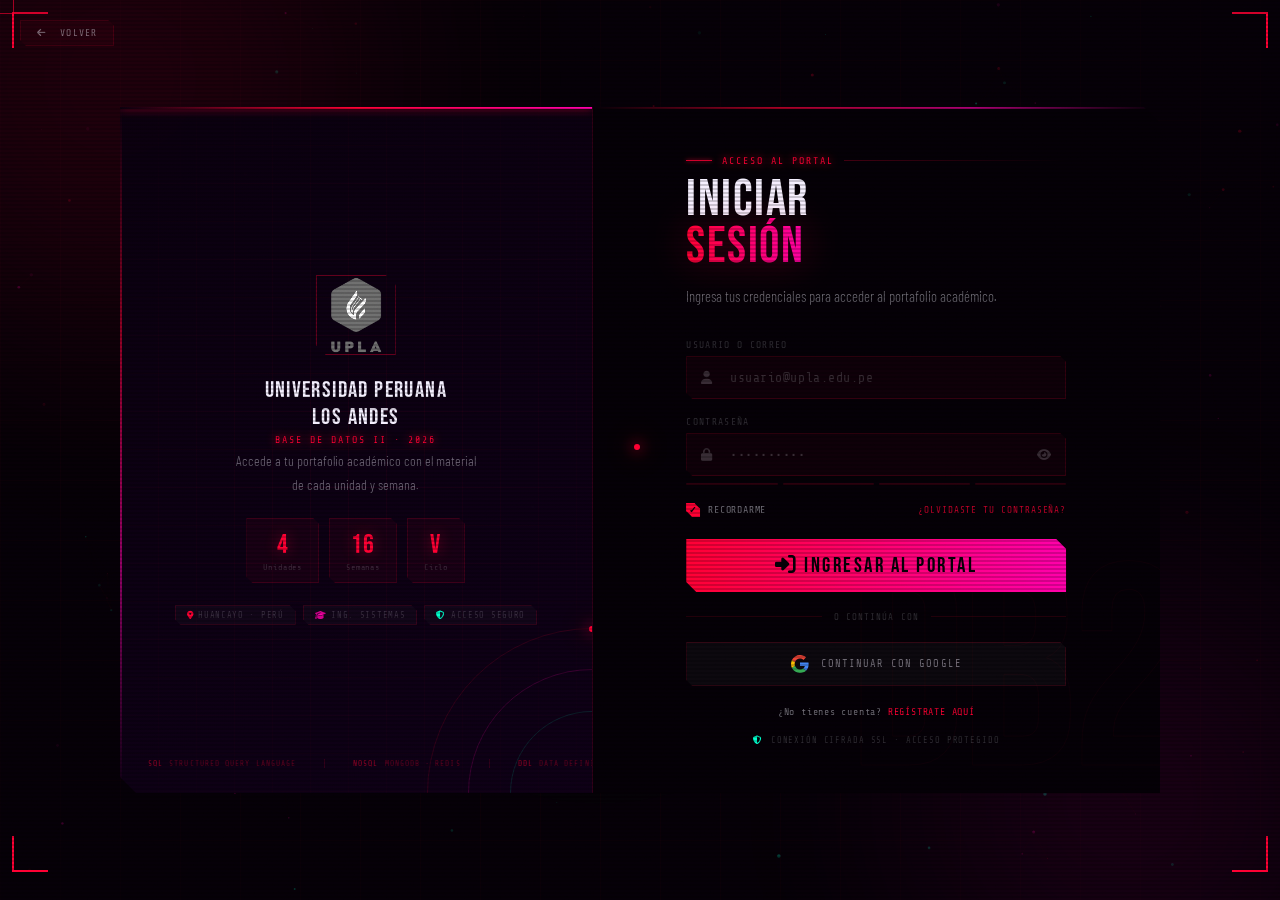
==== commit 20b0e9cf: "Add files via upload" ====
--- a/login.html
+++ b/login.html
@@ -288,4 +288,4 @@
 }
 </script>
 </body>
-</html>
+</html>
